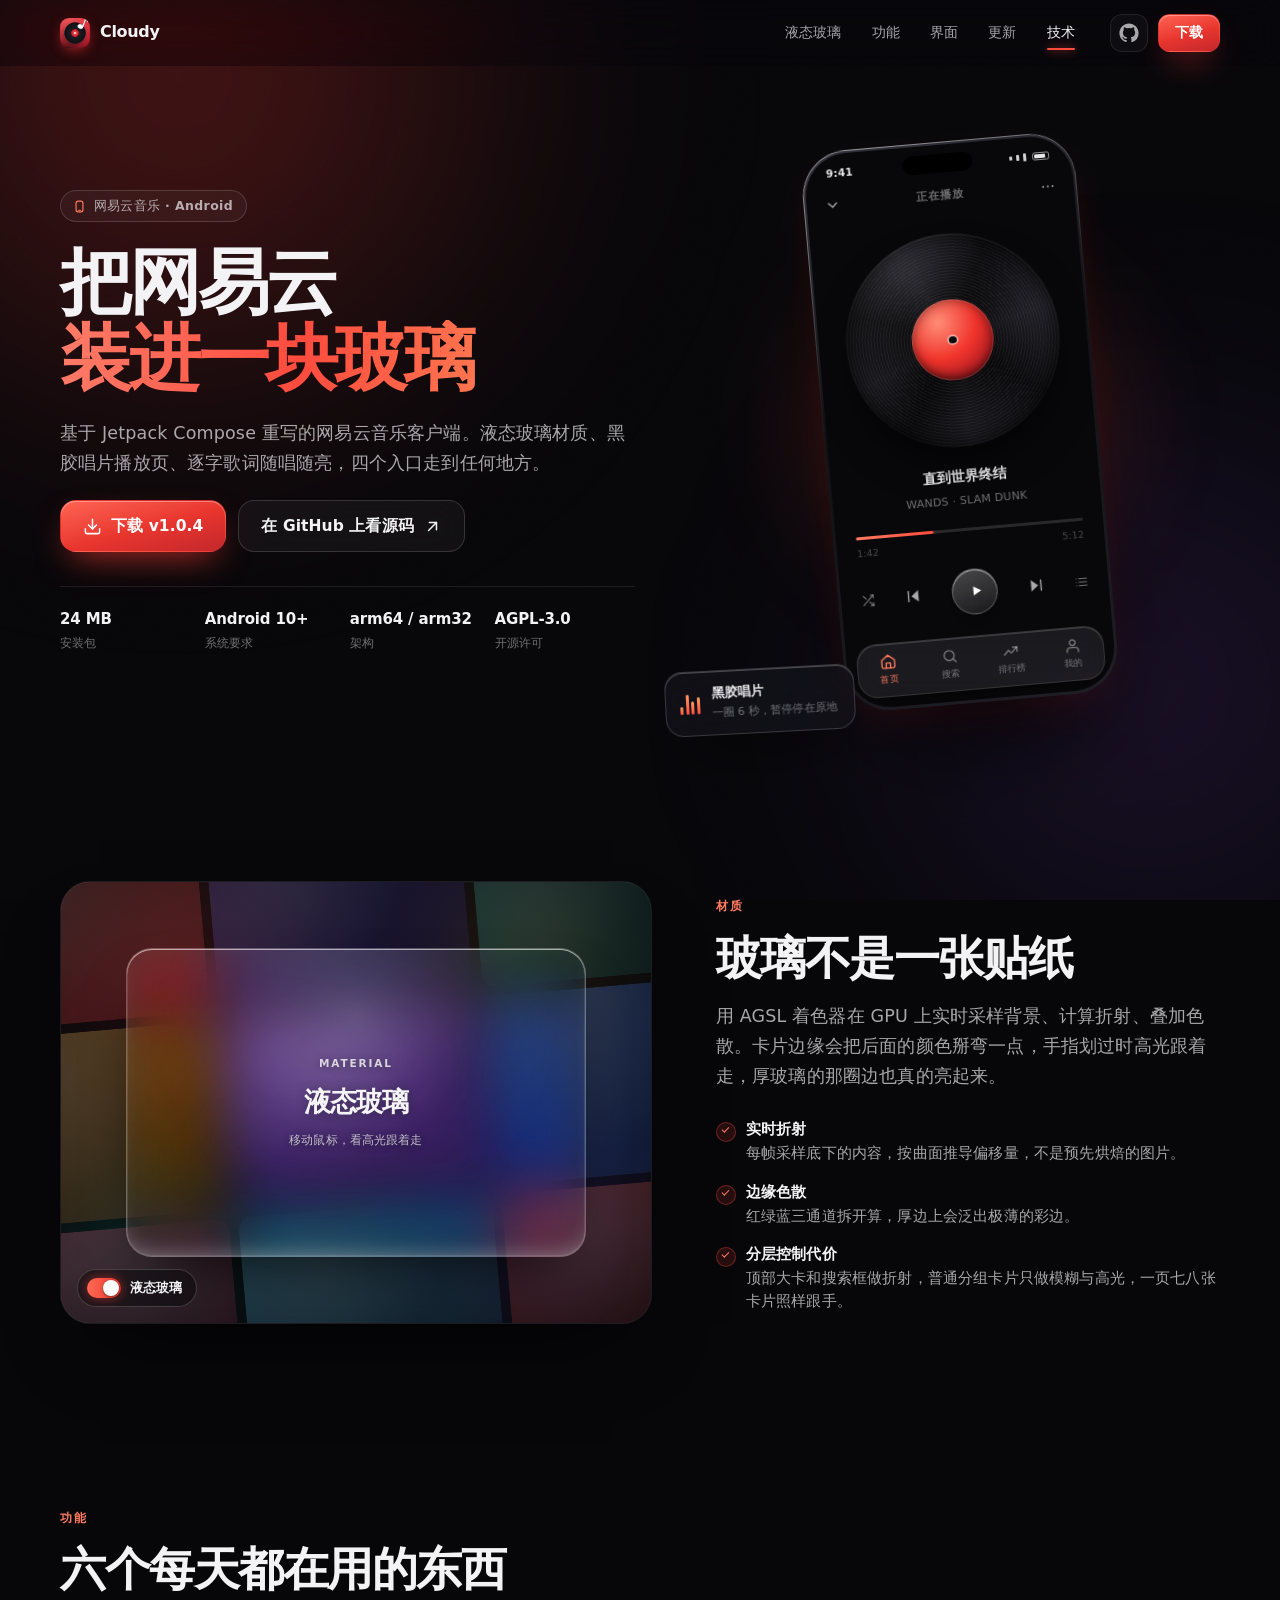
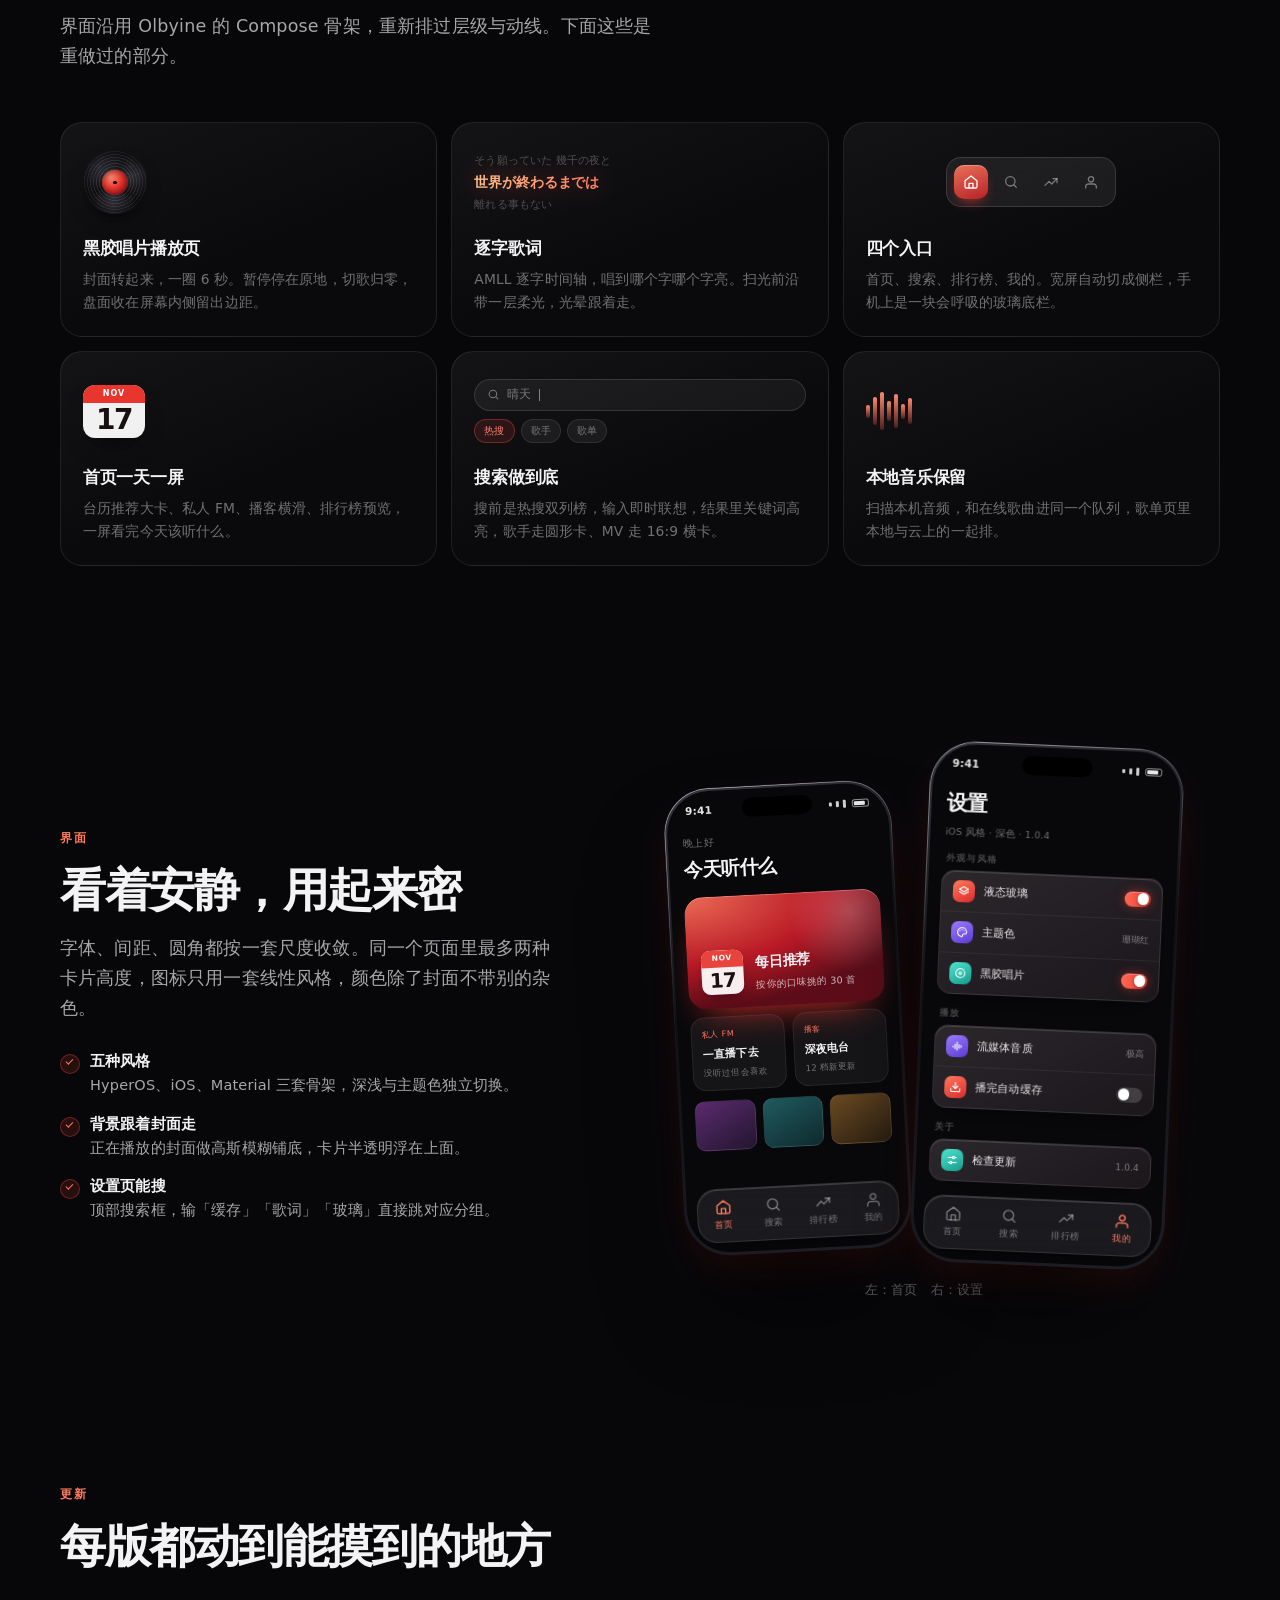
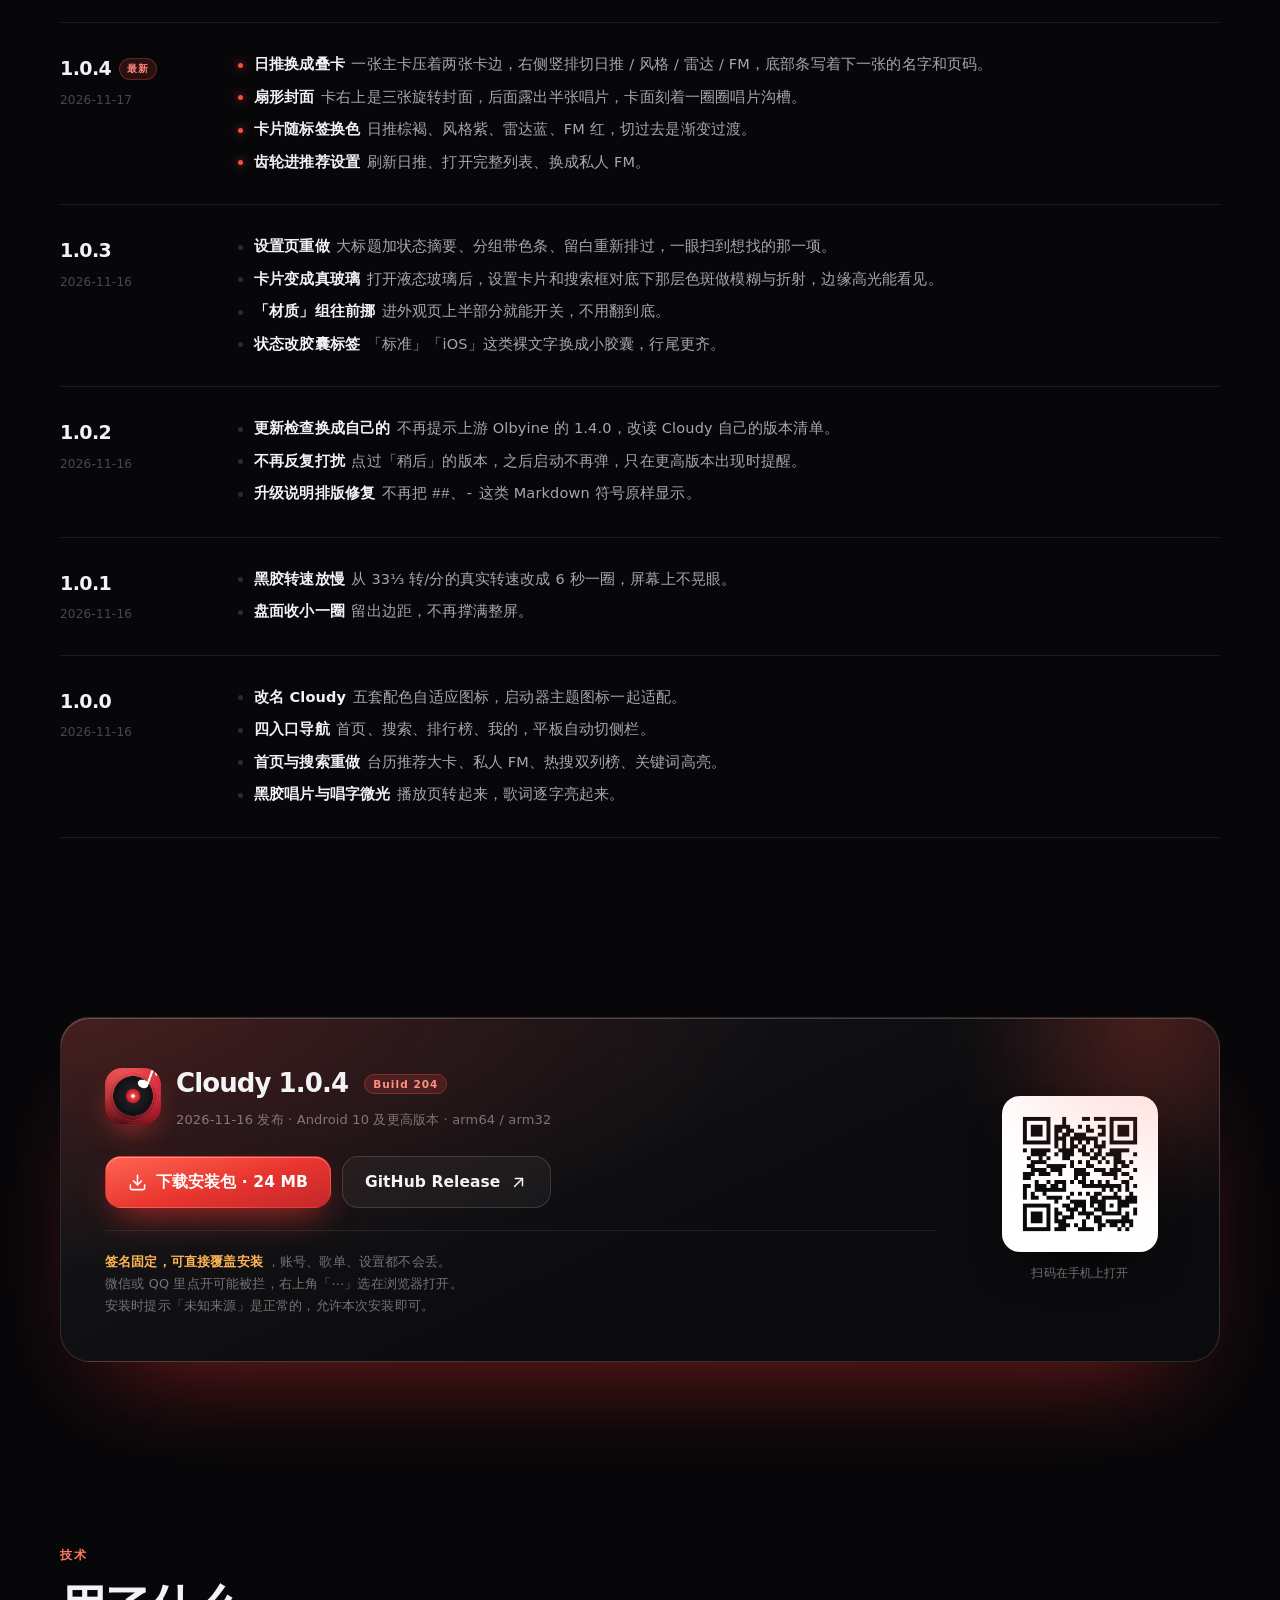
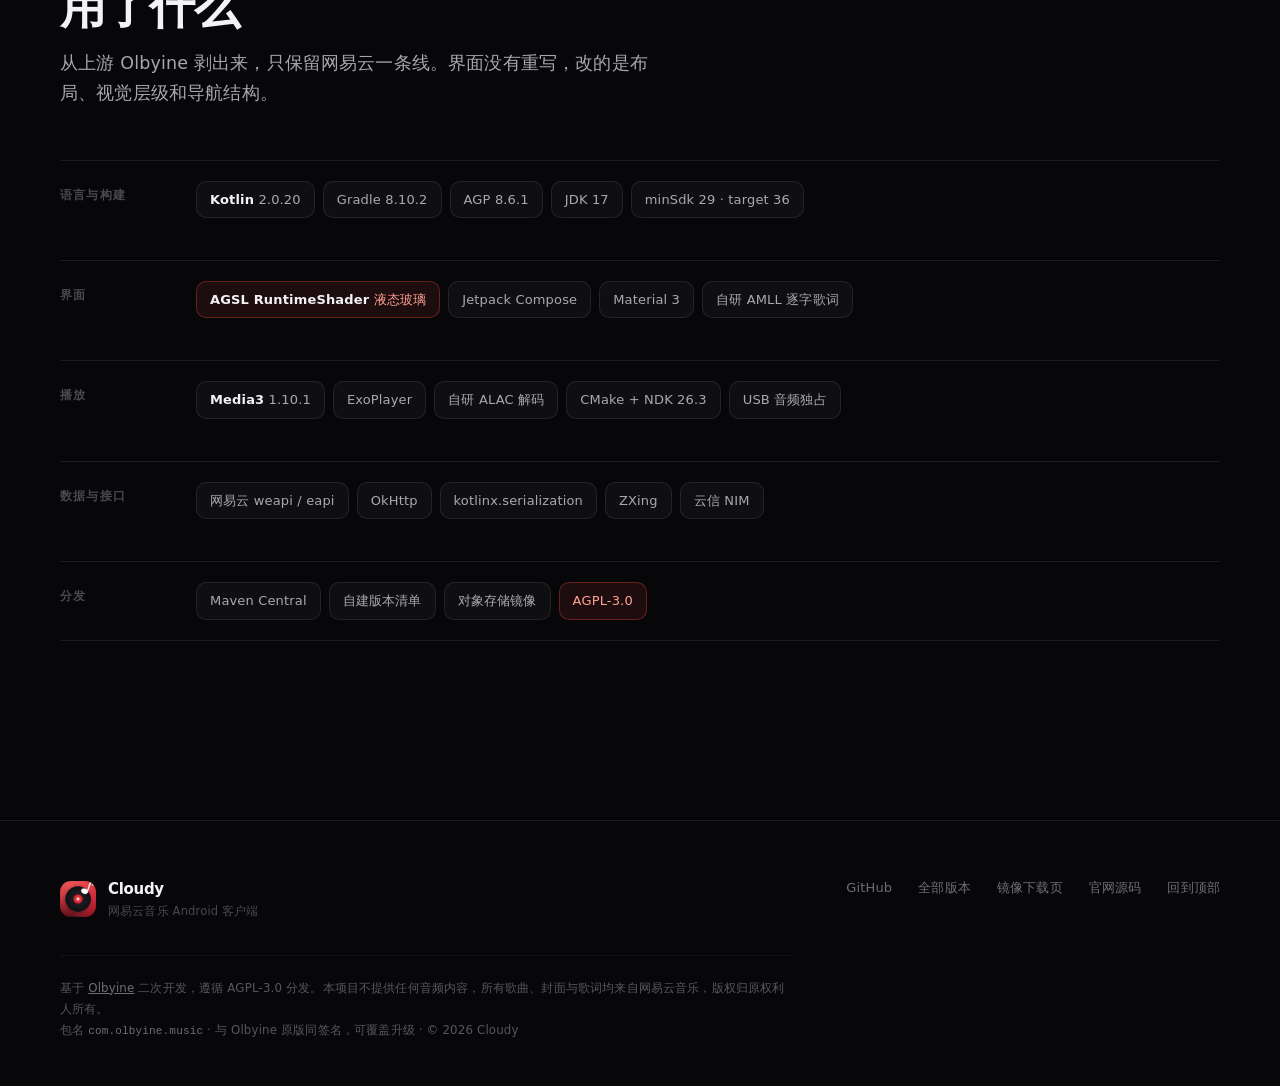
==== website/index.html @ f5ab7391 "feat(1.0.4): 首页每日推荐改成叠卡 + 官网更新日志 - DailyDeckCard 取代 DailyHeroCard：同心圆沟槽、扇形三封面 + 唱片、竖排切卡、底部叠卡边与页码条 - " ====
<!DOCTYPE html>
<html lang="zh-CN">
<head>
<meta charset="UTF-8">
<meta name="viewport" content="width=device-width, initial-scale=1, viewport-fit=cover">
<title>Cloudy · 把网易云装进一块玻璃</title>
<meta name="description" content="Cloudy 是基于 Jetpack Compose 重写的网易云音乐 Android 客户端。液态玻璃材质、黑胶唱片播放页、逐字歌词随唱随亮，四个入口走到任何地方。开源，24MB。">
<meta name="theme-color" content="#07070A">
<meta name="color-scheme" content="dark">

<meta property="og:type" content="website">
<meta property="og:title" content="Cloudy · 把网易云装进一块玻璃">
<meta property="og:description" content="网易云音乐 Android 客户端 · 液态玻璃 · 黑胶播放页 · 逐字歌词">
<meta property="og:url" content="https://cloudy-music.vercel.app/">
<meta property="og:site_name" content="Cloudy">
<meta property="og:image" content="https://cloudy-music.vercel.app/assets/og.png">
<meta property="og:image:alt" content="Cloudy · 把网易云装进一块玻璃">
<meta property="og:image:width" content="1200">
<meta property="og:image:height" content="630">
<meta name="twitter:card" content="summary_large_image">

<link rel="canonical" href="https://cloudy-music.vercel.app/">
<link rel="icon" href="assets/icon-192.png" sizes="192x192">
<link rel="apple-touch-icon" href="assets/apple-touch-icon.png">
<link rel="stylesheet" href="assets/site.css">
</head>
<body>

<!-- 图标sprite -->
<svg width="0" height="0" style="position:absolute" aria-hidden="true">
  <defs>
    <symbol id="i-download" viewBox="0 0 24 24">
      <path d="M21 15v4a2 2 0 0 1-2 2H5a2 2 0 0 1-2-2v-4"/><path d="m7 10 5 5 5-5"/><path d="M12 15V3"/>
    </symbol>
    <symbol id="i-github" viewBox="0 0 24 24">
      <path d="M12 .5C5.73.5.5 5.73.5 12c0 5.08 3.29 9.39 7.86 10.91.58.11.79-.25.79-.55v-2.1c-3.2.7-3.88-1.36-3.88-1.36-.53-1.34-1.29-1.7-1.29-1.7-1.05-.72.08-.7.08-.7 1.16.08 1.77 1.19 1.77 1.19 1.03 1.77 2.71 1.26 3.37.96.1-.75.4-1.26.73-1.55-2.55-.29-5.23-1.28-5.23-5.7 0-1.26.45-2.29 1.19-3.1-.12-.29-.52-1.46.11-3.05 0 0 .96-.31 3.15 1.18a10.9 10.9 0 0 1 5.74 0c2.19-1.49 3.15-1.18 3.15-1.18.63 1.59.23 2.76.11 3.05.74.81 1.19 1.84 1.19 3.1 0 4.43-2.69 5.41-5.25 5.69.41.36.78 1.06.78 2.14v3.17c0 .3.21.67.8.55A11.51 11.51 0 0 0 23.5 12C23.5 5.73 18.27.5 12 .5Z"/>
    </symbol>
    <symbol id="i-arrow" viewBox="0 0 24 24">
      <path d="M7 17 17 7"/><path d="M8 7h9v9"/>
    </symbol>
    <symbol id="i-chevron-down" viewBox="0 0 24 24"><path d="m6 9 6 6 6-6"/></symbol>
    <symbol id="i-more" viewBox="0 0 24 24">
      <circle cx="5" cy="12" r="1.4" fill="currentColor" stroke="none"/>
      <circle cx="12" cy="12" r="1.4" fill="currentColor" stroke="none"/>
      <circle cx="19" cy="12" r="1.4" fill="currentColor" stroke="none"/>
    </symbol>
    <symbol id="i-shuffle" viewBox="0 0 24 24">
      <path d="M16 3h5v5"/><path d="M4 20 21 3"/><path d="M21 16v5h-5"/><path d="m15 15 6 6"/><path d="m4 4 5 5"/>
    </symbol>
    <symbol id="i-prev" viewBox="0 0 24 24">
      <path d="M19 20 9 12l10-8v16Z" fill="currentColor" stroke="none"/><path d="M5 5v14"/>
    </symbol>
    <symbol id="i-play" viewBox="0 0 24 24">
      <path d="M8 5.5v13l11-6.5z" fill="currentColor" stroke="none"/>
    </symbol>
    <symbol id="i-next" viewBox="0 0 24 24">
      <path d="M5 4l10 8-10 8V4Z" fill="currentColor" stroke="none"/><path d="M19 5v14"/>
    </symbol>
    <symbol id="i-list" viewBox="0 0 24 24">
      <path d="M8 6h13M8 12h13M8 18h13"/><circle cx="3.5" cy="6" r="1" fill="currentColor" stroke="none"/>
      <circle cx="3.5" cy="12" r="1" fill="currentColor" stroke="none"/>
      <circle cx="3.5" cy="18" r="1" fill="currentColor" stroke="none"/>
    </symbol>
    <symbol id="i-home" viewBox="0 0 24 24">
      <path d="m3 10 9-7 9 7v9a2 2 0 0 1-2 2H5a2 2 0 0 1-2-2z"/><path d="M9 21v-7h6v7"/>
    </symbol>
    <symbol id="i-search" viewBox="0 0 24 24"><circle cx="11" cy="11" r="7"/><path d="m20 20-3.4-3.4"/></symbol>
    <symbol id="i-chart" viewBox="0 0 24 24"><path d="m3 17 6-6 4 4 8-8"/><path d="M15 7h6v6"/></symbol>
    <symbol id="i-user" viewBox="0 0 24 24">
      <path d="M20 21v-2a4 4 0 0 0-4-4H8a4 4 0 0 0-4 4v2"/><circle cx="12" cy="8" r="4"/>
    </symbol>
    <symbol id="i-sliders" viewBox="0 0 24 24">
      <path d="M4 7h8M17 7h3M4 17h3M12 17h8"/><circle cx="14.5" cy="7" r="2.2"/><circle cx="9.5" cy="17" r="2.2"/>
    </symbol>
    <symbol id="i-layers" viewBox="0 0 24 24">
      <path d="m12 3 9 5-9 5-9-5 9-5Z"/><path d="m3 13 9 5 9-5"/>
    </symbol>
    <symbol id="i-disc" viewBox="0 0 24 24">
      <circle cx="12" cy="12" r="9"/><circle cx="12" cy="12" r="2.6"/>
    </symbol>
    <symbol id="i-palette" viewBox="0 0 24 24">
      <path d="M12 21a9 9 0 1 1 9-9c0 2.5-2 3.5-4 3.5h-1.5A2.5 2.5 0 0 0 13 18c0 1.7-.4 3-1 3Z"/>
      <circle cx="8" cy="9.5" r="1.2" fill="currentColor" stroke="none"/>
      <circle cx="12" cy="7" r="1.2" fill="currentColor" stroke="none"/>
      <circle cx="16" cy="9.5" r="1.2" fill="currentColor" stroke="none"/>
    </symbol>
    <symbol id="i-wave" viewBox="0 0 24 24">
      <path d="M4 12v2M8 8v9M12 4v16M16 9v7M20 11v3"/>
    </symbol>
    <symbol id="i-android" viewBox="0 0 24 24">
      <rect x="6.5" y="3.5" width="11" height="17" rx="3.2"/><path d="M10.5 18h3"/>
    </symbol>
  </defs>
</svg>

<div class="aurora"></div>
<div class="grain"></div>

<header class="nav" id="nav">
  <div class="nav-in">
    <a class="nav-brand" href="#top">
      <img src="assets/icon-192.png" alt="Cloudy 图标" width="30" height="30">
      <span>Cloudy</span>
    </a>
    <nav class="nav-links">
      <a href="#glass">液态玻璃</a>
      <a href="#features">功能</a>
      <a href="#screens">界面</a>
      <a href="#changelog">更新</a>
      <a href="#stack">技术</a>
    </nav>
    <div class="nav-actions">
      <a class="nav-gh" href="https://github.com/hjphh11/cloudy-music" target="_blank" rel="noopener" aria-label="GitHub 仓库">
        <svg class="i fill"><use href="#i-github"/></svg>
      </a>
      <a class="btn btn-primary btn-sm" href="#download">下载</a>
    </div>
  </div>
</header>

<main id="top">

  <!-- Hero -->
  <section class="wrap hero">
    <div class="hero-copy">
      <span class="chip"><svg class="i"><use href="#i-android"/></svg>网易云音乐 · Android</span>
      <h1>把网易云<span class="grad">装进一块玻璃</span></h1>
      <p class="lede">基于 Jetpack Compose 重写的网易云音乐客户端。液态玻璃材质、黑胶唱片播放页、逐字歌词随唱随亮，四个入口走到任何地方。</p>
      <div class="cta-row">
        <a class="btn btn-primary" href="#download">
          <svg class="i"><use href="#i-download"/></svg>
          <span>下载 v<span data-ver>1.0.4</span></span>
        </a>
        <a class="btn btn-ghost" href="https://github.com/hjphh11/cloudy-music" target="_blank" rel="noopener">
          在 GitHub 上看源码
          <svg class="i"><use href="#i-arrow"/></svg>
        </a>
      </div>
      <ul class="specs">
        <li><b>24 MB</b><span>安装包</span></li>
        <li><b>Android 10+</b><span>系统要求</span></li>
        <li><b>arm64 / arm32</b><span>架构</span></li>
        <li><b>AGPL-3.0</b><span>开源许可</span></li>
      </ul>
    </div>

    <div class="hero-stage">
      <div class="hero-glow"></div>
      <div class="phone">
        <div class="screen">
          <div class="notch"></div>
          <div class="statusbar">
            <span>9:41</span>
            <span class="sb-right"><i></i><i></i><i></i><span class="sb-bat"></span></span>
          </div>
          <div class="np-top">
            <svg class="i"><use href="#i-chevron-down"/></svg>
            <span>正在播放</span>
            <svg class="i"><use href="#i-more"/></svg>
          </div>
          <div class="np-body">
            <div class="disc"><div class="label"></div></div>
            <div class="np-meta">
              <div class="np-title">直到世界终结</div>
              <div class="np-artist">WANDS · SLAM DUNK</div>
            </div>
            <div class="bar"><i style="width:34%"></i></div>
            <div class="times"><span>1:42</span><span>5:12</span></div>
            <div class="controls">
              <svg class="i sm"><use href="#i-shuffle"/></svg>
              <svg class="i"><use href="#i-prev"/></svg>
              <button class="play" aria-label="播放"><svg class="i"><use href="#i-play"/></svg></button>
              <svg class="i"><use href="#i-next"/></svg>
              <svg class="i sm"><use href="#i-list"/></svg>
            </div>
          </div>
          <div class="dock">
            <a class="on"><svg class="i"><use href="#i-home"/></svg><em>首页</em></a>
            <a><svg class="i"><use href="#i-search"/></svg><em>搜索</em></a>
            <a><svg class="i"><use href="#i-chart"/></svg><em>排行榜</em></a>
            <a><svg class="i"><use href="#i-user"/></svg><em>我的</em></a>
          </div>
        </div>
      </div>
      <div class="float-card">
        <div class="eq"><i></i><i></i><i></i><i></i></div>
        <div>
          <b>黑胶唱片</b>
          <span>一圈 6 秒，暂停停在原地</span>
        </div>
      </div>
    </div>
  </section>

  <!-- 液态玻璃 -->
  <section class="wrap sec glass-sec" id="glass">
    <div class="stage reveal" id="stage">
      <div class="covers" aria-hidden="true">
        <span></span><span></span><span></span>
        <span></span><span></span><span></span>
        <span></span><span></span><span></span>
      </div>
      <div class="blob b1"></div>
      <div class="blob b2"></div>
      <div class="blob b3"></div>
      <div class="blob b4"></div>
      <div class="plate" id="plate">
        <div>
          <div class="plate-kicker">Material</div>
          <div class="plate-title">液态玻璃</div>
          <div class="plate-sub">移动鼠标，看高光跟着走</div>
        </div>
      </div>
      <button class="switch" id="glassToggle" type="button" aria-pressed="true">
        <span class="sw-track"><i></i></span>
        <span>液态玻璃</span>
      </button>
    </div>

    <div class="glass-copy reveal">
      <span class="overline">材质</span>
      <h2>玻璃不是一张贴纸</h2>
      <p class="lede" style="margin-top:18px">用 AGSL 着色器在 GPU 上实时采样背景、计算折射、叠加色散。卡片边缘会把后面的颜色掰弯一点，手指划过时高光跟着走，厚玻璃的那圈边也真的亮起来。</p>
      <ul class="ticks">
        <li><b>实时折射</b>每帧采样底下的内容，按曲面推导偏移量，不是预先烘焙的图片。</li>
        <li><b>边缘色散</b>红绿蓝三通道拆开算，厚边上会泛出极薄的彩边。</li>
        <li><b>分层控制代价</b>顶部大卡和搜索框做折射，普通分组卡片只做模糊与高光，一页七八张卡片照样跟手。</li>
      </ul>
    </div>
  </section>

  <!-- 功能 -->
  <section class="wrap sec" id="features">
    <div class="sec-head reveal">
      <span class="overline">功能</span>
      <h2>六个每天都在用的东西</h2>
      <p class="lede" style="margin-top:16px">界面沿用 Olbyine 的 Compose 骨架，重新排过层级与动线。下面这些是重做过的部分。</p>
    </div>

    <div class="grid">
      <article class="feat reveal">
        <div class="art"><div class="mini-disc"></div></div>
        <h3>黑胶唱片播放页</h3>
        <p>封面转起来，一圈 6 秒。暂停停在原地，切歌归零，盘面收在屏幕内侧留出边距。</p>
      </article>

      <article class="feat reveal">
        <div class="art">
          <div class="lyric-mini">
            <p>そう願っていた 幾千の夜と</p>
            <p class="live">世界が終わるまでは</p>
            <p>離れる事もない</p>
          </div>
        </div>
        <h3>逐字歌词</h3>
        <p>AMLL 逐字时间轴，唱到哪个字哪个字亮。扫光前沿带一层柔光，光晕跟着走。</p>
      </article>

      <article class="feat reveal">
        <div class="art center">
          <div class="dock-mini">
            <span class="on"><svg class="i"><use href="#i-home"/></svg></span>
            <span><svg class="i"><use href="#i-search"/></svg></span>
            <span><svg class="i"><use href="#i-chart"/></svg></span>
            <span><svg class="i"><use href="#i-user"/></svg></span>
          </div>
        </div>
        <h3>四个入口</h3>
        <p>首页、搜索、排行榜、我的。宽屏自动切成侧栏，手机上是一块会呼吸的玻璃底栏。</p>
      </article>

      <article class="feat reveal">
        <div class="art"><div class="cal-mini"><u>NOV</u><b>17</b></div></div>
        <h3>首页一天一屏</h3>
        <p>台历推荐大卡、私人 FM、播客横滑、排行榜预览，一屏看完今天该听什么。</p>
      </article>

      <article class="feat reveal">
        <div class="art">
          <div class="search-mini">
            <div class="sf"><svg class="i"><use href="#i-search"/></svg>晴天<span class="caret"></span></div>
            <div class="tags-mini"><span>热搜</span><span>歌手</span><span>歌单</span></div>
          </div>
        </div>
        <h3>搜索做到底</h3>
        <p>搜前是热搜双列榜，输入即时联想，结果里关键词高亮，歌手走圆形卡、MV 走 16:9 横卡。</p>
      </article>

      <article class="feat reveal">
        <div class="art">
          <div class="wave">
            <i style="height:30%"></i><i style="height:64%"></i><i style="height:88%"></i>
            <i style="height:46%"></i><i style="height:76%"></i><i style="height:34%"></i>
            <i style="height:58%"></i>
          </div>
        </div>
        <h3>本地音乐保留</h3>
        <p>扫描本机音频，和在线歌曲进同一个队列，歌单页里本地与云上的一起排。</p>
      </article>
    </div>
  </section>

  <!-- 界面 -->
  <section class="wrap sec screens" id="screens">
    <div class="reveal">
      <span class="overline">界面</span>
      <h2>看着安静，用起来密</h2>
      <p class="lede" style="margin-top:18px">字体、间距、圆角都按一套尺度收敛。同一个页面里最多两种卡片高度，图标只用一套线性风格，颜色除了封面不带别的杂色。</p>
      <ul class="ticks">
        <li><b>五种风格</b>HyperOS、iOS、Material 三套骨架，深浅与主题色独立切换。</li>
        <li><b>背景跟着封面走</b>正在播放的封面做高斯模糊铺底，卡片半透明浮在上面。</li>
        <li><b>设置页能搜</b>顶部搜索框，输「缓存」「歌词」「玻璃」直接跳对应分组。</li>
      </ul>
    </div>

    <div>
      <div class="screen-pair">
        <div class="phone">
          <div class="screen">
            <div class="notch"></div>
            <div class="statusbar">
              <span>9:41</span>
              <span class="sb-right"><i></i><i></i><i></i><span class="sb-bat"></span></span>
            </div>
            <div class="home-head">
              <div class="home-hi">晚上好</div>
              <div class="home-title">今天听什么</div>
            </div>
            <div class="daily">
              <div class="cal"><u>NOV</u><b>17</b></div>
              <div class="daily-txt"><b>每日推荐</b><span>按你的口味挑的 30 首</span></div>
            </div>
            <div class="row-2">
              <div class="tile"><em>私人 FM</em><b>一直播下去</b><span>没听过但会喜欢</span></div>
              <div class="tile"><em>播客</em><b>深夜电台</b><span>12 档新更新</span></div>
            </div>
            <div class="cover-row"><i class="cv"></i><i class="cv"></i><i class="cv"></i></div>
            
            <div class="rank">
              <div class="rk"><em>1</em><span>晴天</span><u>周杰伦</u></div>
              <div class="rk"><em>2</em><span>世界が終わるまでは</span><u>WANDS</u></div>
              <div class="rk"><em>3</em><span>反方向的钟</span><u>周杰伦</u></div>
            </div>
            <div class="dock">
              <a class="on"><svg class="i"><use href="#i-home"/></svg><em>首页</em></a>
              <a><svg class="i"><use href="#i-search"/></svg><em>搜索</em></a>
              <a><svg class="i"><use href="#i-chart"/></svg><em>排行榜</em></a>
              <a><svg class="i"><use href="#i-user"/></svg><em>我的</em></a>
            </div>
          </div>
        </div>

        <div class="phone">
          <div class="screen">
            <div class="notch"></div>
            <div class="statusbar">
              <span>9:41</span>
              <span class="sb-right"><i></i><i></i><i></i><span class="sb-bat"></span></span>
            </div>
            <div class="set-head">
              <div class="set-title">设置</div>
              <div class="set-sub">iOS 风格 · 深色 · 1.0.4</div>
            </div>
            <div class="set-group">
              <div class="set-label">外观与风格</div>
              <div class="set-card">
                <div class="set-row"><span class="ico"><svg class="i"><use href="#i-layers"/></svg></span><span>液态玻璃</span><i class="tg"></i></div>
                <div class="set-row"><span class="ico v"><svg class="i"><use href="#i-palette"/></svg></span><span>主题色</span><u>珊瑚红</u></div>
                <div class="set-row"><span class="ico t"><svg class="i"><use href="#i-disc"/></svg></span><span>黑胶唱片</span><i class="tg"></i></div>
              </div>
            </div>
            <div class="set-group">
              <div class="set-label">播放</div>
              <div class="set-card">
                <div class="set-row"><span class="ico v"><svg class="i"><use href="#i-wave"/></svg></span><span>流媒体音质</span><u>极高</u></div>
                <div class="set-row"><span class="ico"><svg class="i"><use href="#i-download"/></svg></span><span>播完自动缓存</span><i class="tg off"></i></div>
              </div>
            </div>
            <div class="set-group">
              <div class="set-label">关于</div>
              <div class="set-card">
                <div class="set-row"><span class="ico t"><svg class="i"><use href="#i-sliders"/></svg></span><span>检查更新</span><u>1.0.4</u></div>
              </div>
            </div>
            <div class="dock">
              <a><svg class="i"><use href="#i-home"/></svg><em>首页</em></a>
              <a><svg class="i"><use href="#i-search"/></svg><em>搜索</em></a>
              <a><svg class="i"><use href="#i-chart"/></svg><em>排行榜</em></a>
              <a class="on"><svg class="i"><use href="#i-user"/></svg><em>我的</em></a>
            </div>
          </div>
        </div>
      </div>
      <p class="screen-cap"><span class="cap-two">左：首页　右：设置</span><span class="cap-one">设置页 · 打开液态玻璃后的样子</span></p>
    </div>
  </section>

  <!-- 更新日志 -->
  <section class="wrap sec" id="changelog">
    <div class="sec-head reveal">
      <span class="overline">更新</span>
      <h2>每版都动到能摸到的地方</h2>
    </div>

    <div class="log">
      <div class="log-item latest reveal">
        <div class="log-meta">
          <div class="log-ver">1.0.4 <em>最新</em></div>
          <span class="log-date">2026-11-17</span>
        </div>
        <div class="log-body">
          <ul>
            <li><b>日推换成叠卡</b>一张主卡压着两张卡边，右侧竖排切日推 / 风格 / 雷达 / FM，底部条写着下一张的名字和页码。</li>
            <li><b>扇形封面</b>卡右上是三张旋转封面，后面露出半张唱片，卡面刻着一圈圈唱片沟槽。</li>
            <li><b>卡片随标签换色</b>日推棕褐、风格紫、雷达蓝、FM 红，切过去是渐变过渡。</li>
            <li><b>齿轮进推荐设置</b>刷新日推、打开完整列表、换成私人 FM。</li>
          </ul>
        </div>
      </div>

      <div class="log-item reveal">
        <div class="log-meta">
          <div class="log-ver">1.0.3</div>
          <span class="log-date">2026-11-16</span>
        </div>
        <div class="log-body">
          <ul>
            <li><b>设置页重做</b>大标题加状态摘要、分组带色条、留白重新排过，一眼扫到想找的那一项。</li>
            <li><b>卡片变成真玻璃</b>打开液态玻璃后，设置卡片和搜索框对底下那层色斑做模糊与折射，边缘高光能看见。</li>
            <li><b>「材质」组往前挪</b>进外观页上半部分就能开关，不用翻到底。</li>
            <li><b>状态改胶囊标签</b>「标准」「iOS」这类裸文字换成小胶囊，行尾更齐。</li>
          </ul>
        </div>
      </div>

      <div class="log-item reveal">
        <div class="log-meta">
          <div class="log-ver">1.0.2</div>
          <span class="log-date">2026-11-16</span>
        </div>
        <div class="log-body">
          <ul>
            <li><b>更新检查换成自己的</b>不再提示上游 Olbyine 的 1.4.0，改读 Cloudy 自己的版本清单。</li>
            <li><b>不再反复打扰</b>点过「稍后」的版本，之后启动不再弹，只在更高版本出现时提醒。</li>
            <li><b>升级说明排版修复</b>不再把 <code>##</code>、<code>-</code> 这类 Markdown 符号原样显示。</li>
          </ul>
        </div>
      </div>

      <div class="log-item reveal">
        <div class="log-meta">
          <div class="log-ver">1.0.1</div>
          <span class="log-date">2026-11-16</span>
        </div>
        <div class="log-body">
          <ul>
            <li><b>黑胶转速放慢</b>从 33⅓ 转/分的真实转速改成 6 秒一圈，屏幕上不晃眼。</li>
            <li><b>盘面收小一圈</b>留出边距，不再撑满整屏。</li>
          </ul>
        </div>
      </div>

      <div class="log-item reveal">
        <div class="log-meta">
          <div class="log-ver">1.0.0</div>
          <span class="log-date">2026-11-16</span>
        </div>
        <div class="log-body">
          <ul>
            <li><b>改名 Cloudy</b>五套配色自适应图标，启动器主题图标一起适配。</li>
            <li><b>四入口导航</b>首页、搜索、排行榜、我的，平板自动切侧栏。</li>
            <li><b>首页与搜索重做</b>台历推荐大卡、私人 FM、热搜双列榜、关键词高亮。</li>
            <li><b>黑胶唱片与唱字微光</b>播放页转起来，歌词逐字亮起来。</li>
          </ul>
        </div>
      </div>
    </div>
  </section>

  <!-- 下载 -->
  <section class="wrap sec" id="download">
    <div class="dl-card reveal">
      <div>
        <div class="dl-head">
          <img src="assets/icon-192.png" alt="Cloudy" width="56" height="56">
          <div>
            <div class="dl-ver">Cloudy <span data-ver>1.0.4</span> <em>Build <span data-build>204</span></em></div>
            <div class="dl-meta"><span data-date>2026-11-16</span> 发布 · Android 10 及更高版本 · arm64 / arm32</div>
          </div>
        </div>
        <div class="dl-actions">
          <a class="btn btn-primary" id="dlApk" href="https://cn-nb1.rains3.com/qingwu/cloudy/cloudy-1.0.4-release.apk" rel="noopener">
            <svg class="i"><use href="#i-download"/></svg>
            下载安装包 · 24 MB
          </a>
          <a class="btn btn-ghost" href="https://github.com/hjphh11/cloudy-music/releases/latest" target="_blank" rel="noopener">
            GitHub Release
            <svg class="i"><use href="#i-arrow"/></svg>
          </a>
        </div>
        <p class="dl-notes">
          <b>签名固定，可直接覆盖安装</b>，账号、歌单、设置都不会丢。<br>
          微信或 QQ 里点开可能被拦，右上角「⋯」选在浏览器打开。<br>
          安装时提示「未知来源」是正常的，允许本次安装即可。
        </p>
      </div>
      <div class="qr-box">
        <img src="assets/qr.png" alt="官网二维码" width="156" height="156">
        <span>扫码在手机上打开</span>
      </div>
    </div>
  </section>

  <!-- 技术 -->
  <section class="wrap sec" id="stack">
    <div class="sec-head reveal">
      <span class="overline">技术</span>
      <h2>用了什么</h2>
      <p class="lede" style="margin-top:16px">从上游 Olbyine 剥出来，只保留网易云一条线。界面没有重写，改的是布局、视觉层级和导航结构。</p>
    </div>

    <div class="stack reveal">
      <div class="stack-row">
        <div class="stack-key">语言与构建</div>
        <div class="pills">
          <span class="pill"><b>Kotlin</b> 2.0.20</span>
          <span class="pill">Gradle 8.10.2</span>
          <span class="pill">AGP 8.6.1</span>
          <span class="pill">JDK 17</span>
          <span class="pill">minSdk 29 · target 36</span>
        </div>
      </div>
      <div class="stack-row">
        <div class="stack-key">界面</div>
        <div class="pills">
          <span class="pill hot"><b>AGSL RuntimeShader</b> 液态玻璃</span>
          <span class="pill">Jetpack Compose</span>
          <span class="pill">Material 3</span>
          <span class="pill">自研 AMLL 逐字歌词</span>
        </div>
      </div>
      <div class="stack-row">
        <div class="stack-key">播放</div>
        <div class="pills">
          <span class="pill"><b>Media3</b> 1.10.1</span>
          <span class="pill">ExoPlayer</span>
          <span class="pill">自研 ALAC 解码</span>
          <span class="pill">CMake + NDK 26.3</span>
          <span class="pill">USB 音频独占</span>
        </div>
      </div>
      <div class="stack-row">
        <div class="stack-key">数据与接口</div>
        <div class="pills">
          <span class="pill">网易云 weapi / eapi</span>
          <span class="pill">OkHttp</span>
          <span class="pill">kotlinx.serialization</span>
          <span class="pill">ZXing</span>
          <span class="pill">云信 NIM</span>
        </div>
      </div>
      <div class="stack-row">
        <div class="stack-key">分发</div>
        <div class="pills">
          <span class="pill">Maven Central</span>
          <span class="pill">自建版本清单</span>
          <span class="pill">对象存储镜像</span>
          <span class="pill hot">AGPL-3.0</span>
        </div>
      </div>
    </div>
  </section>
</main>

<footer class="foot">
  <div class="wrap">
    <div class="foot-in">
      <div class="foot-brand">
        <img src="assets/icon-192.png" alt="" width="36" height="36">
        <div>
          <b>Cloudy</b>
          <span>网易云音乐 Android 客户端</span>
        </div>
      </div>
      <div class="foot-links">
        <a href="https://github.com/hjphh11/cloudy-music" target="_blank" rel="noopener">GitHub</a>
        <a href="https://github.com/hjphh11/cloudy-music/releases" target="_blank" rel="noopener">全部版本</a>
        <a href="https://cn-nb1.rains3.com/qingwu/cloudy/index.html" target="_blank" rel="noopener">镜像下载页</a>
        <a href="https://github.com/hjphh11/cloudy-music/tree/master/website" target="_blank" rel="noopener">官网源码</a>
        <a href="#top">回到顶部</a>
      </div>
    </div>
    <p class="foot-legal">
      基于 <a href="https://github.com/Huliang2597/olbyine-music" target="_blank" rel="noopener" style="color:var(--fg-3)">Olbyine</a> 二次开发，遵循 AGPL-3.0 分发。本项目不提供任何音频内容，所有歌曲、封面与歌词均来自网易云音乐，版权归原权利人所有。<br>
      包名 <code>com.olbyine.music</code> · 与 Olbyine 原版同签名，可覆盖升级 · © 2026 Cloudy
    </p>
  </div>
</footer>

<script src="assets/site.js"></script>
</body>
</html>
---- website/assets/site.css ----
/* Cloudy 官网 · 单页静态站
   设计基调：近黑底 + 珊瑚红品牌色 + 真玻璃面板 */

:root {
  --ink: #07070A;
  --ink-1: #0B0B10;
  --ink-2: #111117;
  --ink-3: #17171E;

  --fg: #F3F3F6;
  --fg-2: rgba(243, 243, 246, .68);
  --fg-3: rgba(243, 243, 246, .44);
  --fg-4: rgba(243, 243, 246, .28);

  --line: rgba(255, 255, 255, .085);
  --line-2: rgba(255, 255, 255, .15);

  --coral: #FF4B3E;
  --coral-2: #FF7A5E;
  --deep: #C0292F;
  --violet: #8B6BFF;
  --teal: #35D6C6;
  --amber: #FFB454;

  --r: 26px;
  --r-sm: 16px;
  --ease: cubic-bezier(.22, 1, .36, 1);

  --pad: clamp(20px, 4.2vw, 40px);
  --sec: clamp(56px, 7vw, 96px);
}

* { box-sizing: border-box; }

html {
  scroll-behavior: smooth;
  -webkit-text-size-adjust: 100%;
}

body {
  margin: 0;
  background: var(--ink);
  color: var(--fg);
  font-family: -apple-system, BlinkMacSystemFont, "PingFang SC", "HarmonyOS Sans SC",
    "Noto Sans SC", "Microsoft YaHei", system-ui, sans-serif;
  font-size: 16px;
  line-height: 1.65;
  letter-spacing: .01em;
  -webkit-font-smoothing: antialiased;
  overflow-x: hidden;
}

img { display: block; max-width: 100%; }
a { color: inherit; }
button { font: inherit; color: inherit; }

::selection { background: rgba(255, 75, 62, .32); }

/* 图标统一走 sprite */
.i {
  width: 20px;
  height: 20px;
  flex: none;
  fill: none;
  stroke: currentColor;
  stroke-width: 1.9;
  stroke-linecap: round;
  stroke-linejoin: round;
}
.i.fill { fill: currentColor; stroke: none; }

/* ── 背景氛围 ─────────────────────────────────────── */
.aurora {
  position: fixed;
  inset: 0;
  z-index: 0;
  pointer-events: none;
  overflow: hidden;
}
.aurora::before,
.aurora::after {
  content: "";
  position: absolute;
  border-radius: 50%;
  filter: blur(110px);
}
.aurora::before {
  width: 72vw;
  height: 72vw;
  left: -22vw;
  top: -30vw;
  background: radial-gradient(circle, rgba(232, 53, 46, .34), transparent 66%);
}
.aurora::after {
  width: 60vw;
  height: 60vw;
  right: -20vw;
  top: 34vh;
  background: radial-gradient(circle, rgba(122, 60, 200, .20), transparent 68%);
}

.grain {
  position: fixed;
  inset: 0;
  z-index: 1;
  pointer-events: none;
  opacity: .038;
  mix-blend-mode: overlay;
  background-image: url("data:image/svg+xml,%3Csvg xmlns='http://www.w3.org/2000/svg' width='180' height='180'%3E%3Cfilter id='n'%3E%3CfeTurbulence type='fractalNoise' baseFrequency='.85' numOctaves='3'/%3E%3C/filter%3E%3Crect width='180' height='180' filter='url(%23n)'/%3E%3C/svg%3E");
}

main, .nav, .foot { position: relative; z-index: 2; }

/* ── 通用 ─────────────────────────────────────────── */
.wrap {
  width: min(1160px, calc(100% - var(--pad) * 2));
  margin-inline: auto;
}

.sec { padding: var(--sec) 0; }

/* 锚点跳转避开固定顶栏 */
section[id], main[id] { scroll-margin-top: 88px; }

.overline {
  display: inline-block;
  font-size: 12px;
  font-weight: 650;
  letter-spacing: .16em;
  text-transform: uppercase;
  color: var(--coral-2);
  margin-bottom: 16px;
}

h1, h2, h3 {
  margin: 0;
  font-weight: 750;
  letter-spacing: -.032em;
  line-height: 1.1;
  text-wrap: balance;
}
h2 { font-size: clamp(28px, 3.6vw, 46px); }
h3 { font-size: 17px; letter-spacing: -.015em; line-height: 1.35; }

p { margin: 0; }

.lede {
  font-size: clamp(15px, 1.55vw, 17.5px);
  line-height: 1.72;
  color: var(--fg-2);
  max-width: 34em;
}

.grad {
  background: linear-gradient(96deg, #FF7C68 0%, #FF4B3E 42%, #FF9A5E 100%);
  -webkit-background-clip: text;
  background-clip: text;
  color: transparent;
}

.btn {
  display: inline-flex;
  align-items: center;
  justify-content: center;
  gap: 9px;
  height: 52px;
  padding: 0 22px;
  border-radius: 16px;
  border: 1px solid transparent;
  font-size: 15.5px;
  font-weight: 620;
  letter-spacing: .005em;
  text-decoration: none;
  white-space: nowrap;
  cursor: pointer;
  transition: transform .3s var(--ease), box-shadow .3s var(--ease), background .25s, border-color .25s;
}
.btn .i { width: 19px; height: 19px; }

.btn-primary {
  background: linear-gradient(165deg, #FF6553, #E8352E 54%, #C4272C);
  color: #fff;
  box-shadow: 0 14px 34px -12px rgba(232, 53, 46, .85), inset 0 1px 0 rgba(255, 255, 255, .34);
}
.btn-primary:hover {
  transform: translateY(-2px);
  box-shadow: 0 22px 46px -14px rgba(232, 53, 46, .95), inset 0 1px 0 rgba(255, 255, 255, .42);
}

.btn-ghost {
  background: rgba(255, 255, 255, .045);
  border-color: var(--line-2);
  color: var(--fg);
  backdrop-filter: blur(12px);
}
.btn-ghost:hover {
  background: rgba(255, 255, 255, .085);
  transform: translateY(-2px);
}

.btn-sm { height: 38px; padding: 0 16px; font-size: 14px; border-radius: 12px; }

.chip {
  display: inline-flex;
  align-items: center;
  gap: 7px;
  height: 32px;
  padding: 0 13px 0 11px;
  border-radius: 99px;
  border: 1px solid var(--line-2);
  background: rgba(255, 255, 255, .04);
  backdrop-filter: blur(10px);
  font-size: 12.5px;
  font-weight: 550;
  letter-spacing: .03em;
  color: var(--fg-2);
}
.chip .i { width: 15px; height: 15px; color: var(--coral-2); }

/* ── 导航 ─────────────────────────────────────────── */
.nav {
  position: fixed;
  inset: 0 0 auto;
  z-index: 60;
  height: 66px;
  display: flex;
  align-items: center;
  padding: 0 var(--pad);
  background: rgba(7, 7, 10, .5);
  backdrop-filter: blur(22px) saturate(180%);
  border-bottom: 1px solid transparent;
  transition: background .35s, border-color .35s;
}
.nav.scrolled {
  background: rgba(7, 7, 10, .82);
  border-bottom-color: var(--line);
}
.nav-in {
  width: min(1160px, 100%);
  margin-inline: auto;
  display: flex;
  align-items: center;
  gap: 22px;
}
.nav-brand {
  display: inline-flex;
  align-items: center;
  gap: 10px;
  text-decoration: none;
  font-weight: 680;
  letter-spacing: -.02em;
  font-size: 16px;
  margin-right: auto;
}
.nav-brand img {
  width: 30px;
  height: 30px;
  border-radius: 9px;
  box-shadow: 0 4px 14px -4px rgba(232, 53, 46, .8);
}
.nav-links {
  display: flex;
  gap: 4px;
}
.nav-links a {
  position: relative;
  padding: 7px 13px;
  border-radius: 10px;
  font-size: 14px;
  font-weight: 520;
  color: var(--fg-2);
  text-decoration: none;
  transition: color .2s, background .2s;
}
.nav-links a:hover { color: var(--fg); background: rgba(255, 255, 255, .055); }
.nav-links a.active { color: var(--fg); }
.nav-links a.active::after {
  content: "";
  position: absolute;
  left: 13px;
  right: 13px;
  bottom: 1px;
  height: 2px;
  border-radius: 2px;
  background: var(--coral);
  box-shadow: 0 0 10px rgba(255, 75, 62, .9);
}
.nav-actions { display: flex; align-items: center; gap: 10px; }
.nav-gh {
  display: grid;
  place-items: center;
  width: 38px;
  height: 38px;
  border-radius: 12px;
  border: 1px solid var(--line);
  background: rgba(255, 255, 255, .03);
  color: var(--fg-2);
  transition: color .2s, background .2s, border-color .2s;
}
.nav-gh:hover { color: var(--fg); background: rgba(255, 255, 255, .08); border-color: var(--line-2); }

/* ── Hero ─────────────────────────────────────────── */
.hero {
  display: grid;
  grid-template-columns: 1.05fr .95fr;
  align-items: center;
  gap: clamp(28px, 5vw, 64px);
  padding: clamp(112px, 13vh, 148px) 0 clamp(36px, 5vw, 68px);
}
.hero-copy > * + * { margin-top: 22px; }
.hero h1 {
  font-size: clamp(40px, 5.6vw, 74px);
  letter-spacing: -.045em;
  line-height: 1.06;
}
.hero h1 span { display: block; }
.cta-row { display: flex; flex-wrap: wrap; gap: 12px; }

.specs {
  display: grid;
  grid-template-columns: repeat(4, minmax(0, 1fr));
  gap: 4px;
  margin: 34px 0 0;
  padding: 20px 0 0;
  list-style: none;
  border-top: 1px solid var(--line);
}
.specs b {
  display: block;
  font-size: 15px;
  font-weight: 650;
  letter-spacing: -.01em;
}
.specs span {
  display: block;
  font-size: 12px;
  color: var(--fg-3);
  margin-top: 2px;
}

.hero-stage {
  position: relative;
  display: grid;
  place-items: center;
  padding: 24px 0;
}
.hero-glow {
  position: absolute;
  width: 78%;
  aspect-ratio: 1;
  border-radius: 50%;
  background: radial-gradient(circle, rgba(255, 75, 62, .42), rgba(255, 75, 62, 0) 68%);
  filter: blur(46px);
  z-index: 0;
}
.hero-stage .phone {
  position: relative;
  z-index: 1;
  transform: rotate(-5deg);
  transition: transform .8s var(--ease);
}
.hero-stage:hover .phone { transform: rotate(-2deg) translateY(-6px); }

.float-card {
  position: absolute;
  z-index: 3;
  left: -34px;
  bottom: -6px;
  display: flex;
  align-items: center;
  gap: 12px;
  padding: 12px 17px 12px 14px;
  border-radius: 18px;
  border: 1px solid rgba(255, 255, 255, .17);
  background: rgba(20, 20, 26, .62);
  backdrop-filter: blur(22px) saturate(180%);
  box-shadow: 0 28px 60px -20px rgba(0, 0, 0, .98), inset 0 1px 0 rgba(255, 255, 255, .24);
  transform: rotate(-3deg);
}
.float-card b { display: block; font-size: 12.5px; font-weight: 640; }
.float-card span { display: block; font-size: 11px; color: var(--fg-3); letter-spacing: .01em; }

.eq { display: flex; align-items: flex-end; gap: 2.5px; height: 22px; }
.eq i {
  width: 3px;
  border-radius: 2px;
  background: linear-gradient(#FF9A62, var(--coral));
  animation: eq 1.1s ease-in-out infinite;
}
.eq i:nth-child(1) { height: 40%; animation-delay: -.1s; }
.eq i:nth-child(2) { height: 92%; animation-delay: -.45s; }
.eq i:nth-child(3) { height: 62%; animation-delay: -.75s; }
.eq i:nth-child(4) { height: 78%; animation-delay: -.3s; }
@keyframes eq {
  0%, 100% { transform: scaleY(.35); }
  50% { transform: scaleY(1); }
}

/* ── 手机模型 ─────────────────────────────────────── */
.phone {
  --pw: 274px;
  position: relative;
  width: var(--pw);
  max-width: 100%;
  aspect-ratio: 274 / 562;
  display: flex;
  padding: 3px;
  border-radius: 46px;
  background: linear-gradient(158deg, #34343D, #101014 42%, #1E1E25);
  box-shadow:
    0 60px 110px -34px rgba(0, 0, 0, .95),
    0 18px 48px -18px rgba(232, 53, 46, .3);
}
.phone::before {
  content: "";
  position: absolute;
  inset: 0;
  border-radius: inherit;
  padding: 1.2px;
  background: linear-gradient(158deg, rgba(255, 255, 255, .55), rgba(255, 255, 255, .05) 34%, transparent 58%);
  -webkit-mask: linear-gradient(#000 0 0) content-box, linear-gradient(#000 0 0);
  -webkit-mask-composite: xor;
  mask: linear-gradient(#000 0 0) content-box, linear-gradient(#000 0 0);
  mask-composite: exclude;
  pointer-events: none;
}
.phone .screen {
  position: relative;
  flex: 1;
  border-radius: 43px;
  overflow: hidden;
  background: #08080B;
  display: flex;
  flex-direction: column;
  padding: 0 16px 70px;
}
.notch {
  position: absolute;
  top: 9px;
  left: 50%;
  transform: translateX(-50%);
  width: 70px;
  height: 19px;
  border-radius: 99px;
  background: #000;
  z-index: 6;
}
.statusbar {
  display: flex;
  align-items: center;
  justify-content: space-between;
  height: 40px;
  padding: 0 6px;
  font-size: 10.5px;
  font-weight: 650;
  letter-spacing: .02em;
  color: rgba(255, 255, 255, .9);
  flex: none;
}
.sb-right { display: flex; align-items: center; gap: 4px; }
.sb-right i { display: block; height: 8px; width: 3px; border-radius: 1px; background: rgba(255, 255, 255, .8); }
.sb-right i:nth-child(1) { height: 4px; }
.sb-right i:nth-child(2) { height: 6px; }
.sb-right i:nth-child(3) { height: 8px; }
.sb-bat {
  width: 17px;
  height: 8.5px;
  border-radius: 2.5px;
  border: 1px solid rgba(255, 255, 255, .55);
  position: relative;
  margin-left: 2px;
}
.sb-bat::before {
  content: "";
  position: absolute;
  inset: 1.4px;
  width: 72%;
  border-radius: 1px;
  background: rgba(255, 255, 255, .9);
}

.np-top {
  display: flex;
  align-items: center;
  justify-content: space-between;
  padding: 2px 2px 0;
  color: var(--fg-2);
  flex: none;
}
.np-top .i { width: 16px; height: 16px; }
.np-top span {
  font-size: 10.5px;
  font-weight: 600;
  letter-spacing: .08em;
  color: var(--fg-3);
}

.np-body {
  flex: 1;
  display: flex;
  flex-direction: column;
  justify-content: center;
  gap: 0;
  padding: 14px 4px 0;
}

/* 黑胶盘 */
.disc {
  position: relative;
  width: 94%;
  aspect-ratio: 1;
  border-radius: 50%;
  margin-inline: auto;
  background:
    repeating-radial-gradient(circle at 50% 50%,
      rgba(255, 255, 255, .055) 0 1px, rgba(255, 255, 255, 0) 1px 3px),
    radial-gradient(circle at 50% 50%, rgba(0, 0, 0, .5) 0 24%, rgba(0, 0, 0, 0) 64%),
    conic-gradient(from 210deg,
      #0B0B0E, #1D1D23 10%, #0F0F13 22%, #22222A 34%,
      #0C0C10 48%, #25252C 62%, #0E0E12 76%, #1C1C22 90%, #0B0B0E);
  box-shadow:
    inset 0 0 30px rgba(0, 0, 0, .85),
    inset 0 2px 1px rgba(255, 255, 255, .08),
    0 22px 44px -16px rgba(0, 0, 0, .95);
  animation: spin 6s linear infinite;
  display: grid;
  place-items: center;
}
.disc::after {
  content: "";
  position: absolute;
  inset: 0;
  border-radius: 50%;
  background: radial-gradient(circle at 28% 16%, rgba(255, 255, 255, .07), transparent 40%);
  pointer-events: none;
}
.disc .label {
  width: 38%;
  aspect-ratio: 1;
  border-radius: 50%;
  background:
    radial-gradient(circle at 34% 28%, #FF8A72, #F0342C 46%, #9C1420 88%);
  box-shadow: inset 0 0 12px rgba(0, 0, 0, .45), 0 0 0 1px rgba(0, 0, 0, .3);
  display: grid;
  place-items: center;
  position: relative;
}
.disc .label::before {
  content: "";
  position: absolute;
  inset: 0;
  border-radius: 50%;
  box-shadow: inset 0 0 0 1px rgba(255, 255, 255, .14), inset 0 -8px 14px -8px rgba(0, 0, 0, .7);
}
.disc .label::after {
  content: "";
  width: 9%;
  aspect-ratio: 1;
  border-radius: 50%;
  background: #0A0A0C;
  box-shadow: 0 0 0 1.5px rgba(255, 255, 255, .55);
}
@keyframes spin { to { transform: rotate(360deg); } }

.np-meta { margin-top: 18px; text-align: center; }
.np-title {
  font-size: 14px;
  font-weight: 680;
  letter-spacing: -.01em;
  white-space: nowrap;
  overflow: hidden;
  text-overflow: ellipsis;
}
.np-artist {
  margin-top: 4px;
  font-size: 11px;
  color: var(--fg-3);
  letter-spacing: .02em;
}

.bar {
  height: 3px;
  border-radius: 3px;
  background: rgba(255, 255, 255, .13);
  margin-top: 18px;
  overflow: hidden;
}
.bar i {
  display: block;
  height: 100%;
  border-radius: 3px;
  background: linear-gradient(90deg, #FF7A5E, #FF4B3E);
  box-shadow: 0 0 10px rgba(255, 75, 62, .8);
}
.times {
  display: flex;
  justify-content: space-between;
  margin-top: 6px;
  font-size: 9.5px;
  color: var(--fg-4);
  font-variant-numeric: tabular-nums;
}

.controls {
  display: flex;
  align-items: center;
  justify-content: space-between;
  margin-top: 16px;
  color: var(--fg-2);
}
.controls .i { width: 17px; height: 17px; }
.controls .i.sm { width: 14px; height: 14px; color: var(--fg-3); }
.play {
  width: 46px;
  height: 46px;
  border-radius: 50%;
  border: 1px solid rgba(255, 255, 255, .22);
  background: linear-gradient(165deg, rgba(255, 255, 255, .26), rgba(255, 255, 255, .07));
  backdrop-filter: blur(14px);
  display: grid;
  place-items: center;
  color: #fff;
  box-shadow: 0 10px 24px -10px rgba(0, 0, 0, .8), inset 0 1px 0 rgba(255, 255, 255, .5);
  cursor: pointer;
}
.play .i { width: 17px; height: 17px; fill: currentColor; stroke: none; margin-left: 2px; }

.dock {
  position: absolute;
  left: 10px;
  right: 10px;
  bottom: 10px;
  height: 54px;
  border-radius: 20px;
  display: flex;
  align-items: center;
  justify-content: space-around;
  background: rgba(255, 255, 255, .075);
  border: 1px solid rgba(255, 255, 255, .11);
  backdrop-filter: blur(18px) saturate(160%);
  box-shadow: 0 12px 30px -14px rgba(0, 0, 0, .9), inset 0 1px 0 rgba(255, 255, 255, .16);
}
.dock a {
  display: flex;
  flex-direction: column;
  align-items: center;
  gap: 2px;
  width: 46px;
  color: var(--fg-3);
  text-decoration: none;
}
.dock a em { font-size: 8.5px; font-style: normal; letter-spacing: .04em; }
.dock a .i { width: 17px; height: 17px; }
.dock a.on { color: var(--coral-2); }

/* 首页屏 */
.home-head { padding: 4px 2px 0; }
.home-hi { font-size: 10px; color: var(--fg-3); letter-spacing: .04em; }
.home-title { font-size: 19px; font-weight: 720; letter-spacing: -.03em; margin-top: 2px; }

.daily {
  position: relative;
  margin-top: 12px;
  border-radius: 18px;
  padding: 14px;
  min-height: 112px;
  background:
    radial-gradient(120% 100% at 0% 0%, rgba(255, 122, 94, .85), rgba(190, 26, 38, .92) 60%, rgba(90, 12, 24, .95)),
    #7A1220;
  box-shadow: 0 18px 36px -18px rgba(232, 53, 46, .9), inset 0 1px 0 rgba(255, 255, 255, .28);
  overflow: hidden;
  display: flex;
  gap: 12px;
  align-items: flex-end;
}
.daily::after {
  content: "";
  position: absolute;
  width: 130px;
  height: 130px;
  right: -34px;
  top: -44px;
  border-radius: 50%;
  background: radial-gradient(circle, rgba(255, 255, 255, .22), transparent 66%);
}
.cal {
  flex: none;
  width: 42px;
  border-radius: 9px;
  overflow: hidden;
  text-align: center;
  background: rgba(255, 255, 255, .93);
  color: #1A1113;
  box-shadow: 0 6px 14px -6px rgba(0, 0, 0, .6);
}
.cal u {
  display: block;
  font-size: 7.5px;
  font-weight: 700;
  letter-spacing: .1em;
  text-decoration: none;
  background: rgba(232, 53, 46, .92);
  color: #fff;
  padding: 2px 0;
}
.cal b {
  display: block;
  font-size: 20px;
  font-weight: 780;
  line-height: 1.35;
  letter-spacing: -.04em;
}
.daily-txt { position: relative; z-index: 1; }
.daily-txt b {
  display: block;
  font-size: 14px;
  font-weight: 700;
  letter-spacing: -.02em;
}
.daily-txt span {
  display: block;
  font-size: 9.5px;
  color: rgba(255, 255, 255, .72);
  margin-top: 3px;
}

.row-2 {
  display: grid;
  grid-template-columns: 1fr 1fr;
  gap: 8px;
  margin-top: 8px;
}
.tile {
  border-radius: 14px;
  padding: 10px;
  background: rgba(255, 255, 255, .055);
  border: 1px solid rgba(255, 255, 255, .075);
  min-height: 62px;
}
.tile b { display: block; font-size: 11px; font-weight: 640; }
.tile span { display: block; font-size: 8.5px; color: var(--fg-3); margin-top: 2px; }
.tile em {
  display: block;
  font-style: normal;
  font-size: 8px;
  letter-spacing: .06em;
  color: var(--coral-2);
  margin-bottom: 5px;
}
.cover-row { display: flex; gap: 7px; margin-top: 10px; }
.cover-row .cv {
  flex: 1;
  aspect-ratio: 1 / .82;
  border-radius: 10px;
  background: linear-gradient(150deg, #5A2A6E, #22162E);
  border: 1px solid rgba(255, 255, 255, .07);
}
.cover-row .cv:nth-child(2) { background: linear-gradient(150deg, #1F5A5E, #0F2A2E); }
.cover-row .cv:nth-child(3) { background: linear-gradient(150deg, #6A4A22, #2A1E10); }

.rank { display: grid; }
.rk {
  display: flex;
  align-items: center;
  gap: 8px;
  padding: 6px 2px;
  font-size: 10px;
  border-bottom: 1px solid rgba(255, 255, 255, .05);
}
.rk:last-child { border-bottom: none; }
.rk em {
  font-style: normal;
  font-weight: 720;
  width: 10px;
  color: var(--coral-2);
  font-variant-numeric: tabular-nums;
}
.rk span {
  flex: 1;
  color: rgba(255, 255, 255, .86);
  white-space: nowrap;
  overflow: hidden;
  text-overflow: ellipsis;
}
.rk u { text-decoration: none; font-size: 8.5px; color: var(--fg-4); }

/* 设置屏 */
.set-head { padding: 2px 2px 0; }
.set-title { font-size: 21px; font-weight: 740; letter-spacing: -.035em; }
.set-sub { font-size: 9.5px; color: var(--fg-3); margin-top: 3px; }
.set-group { margin-top: 12px; }
.set-label {
  font-size: 8.5px;
  font-weight: 700;
  letter-spacing: .14em;
  color: var(--fg-4);
  padding-left: 4px;
  margin-bottom: 5px;
}
.set-card {
  border-radius: 14px;
  border: 1px solid rgba(255, 255, 255, .085);
  background:
    linear-gradient(150deg, rgba(255, 255, 255, .10), rgba(255, 255, 255, .035)),
    rgba(30, 20, 26, .5);
  backdrop-filter: blur(14px) saturate(150%);
  overflow: hidden;
  box-shadow: inset 0 1px 0 rgba(255, 255, 255, .14), 0 14px 28px -18px rgba(0, 0, 0, .8);
}
.set-row {
  display: flex;
  align-items: center;
  gap: 9px;
  padding: 9px 11px;
  border-bottom: 1px solid rgba(255, 255, 255, .055);
  font-size: 11px;
}
.set-row:last-child { border-bottom: none; }
.set-row .ico {
  width: 22px;
  height: 22px;
  border-radius: 7px;
  display: grid;
  place-items: center;
  background: linear-gradient(150deg, #FF7A5E, #D92B2B);
  flex: none;
}
.set-row .ico .i { width: 12px; height: 12px; color: #fff; stroke-width: 2.2; }
.set-row .ico.v { background: linear-gradient(150deg, #9C7BFF, #5B3BD0); }
.set-row .ico.t { background: linear-gradient(150deg, #4FE3CE, #159A8C); }
.set-row span { flex: 1; color: rgba(255, 255, 255, .9); }
.set-row u {
  text-decoration: none;
  font-size: 9px;
  color: var(--fg-3);
}
.tg {
  width: 26px;
  height: 15px;
  border-radius: 99px;
  background: linear-gradient(90deg, #FF6A54, #E8352E);
  position: relative;
  flex: none;
  box-shadow: 0 0 10px rgba(232, 53, 46, .55), inset 0 1px 0 rgba(255, 255, 255, .3);
}
.tg::after {
  content: "";
  position: absolute;
  top: 1.6px;
  right: 1.6px;
  width: 11.8px;
  height: 11.8px;
  border-radius: 50%;
  background: #fff;
  box-shadow: 0 1px 3px rgba(0, 0, 0, .4);
}
.tg.off { background: rgba(255, 255, 255, .16); box-shadow: none; }
.tg.off::after { right: auto; left: 1.6px; }

/* ── 液态玻璃演示 ─────────────────────────────────── */
.glass-sec {
  display: grid;
  grid-template-columns: 1.08fr .92fr;
  gap: clamp(32px, 5vw, 72px);
  align-items: center;
}
.stage {
  position: relative;
  border-radius: 30px;
  aspect-ratio: 4 / 3;
  overflow: hidden;
  background: #08080C;
  border: 1px solid var(--line);
  box-shadow: inset 0 1px 0 rgba(255, 255, 255, .08), 0 40px 80px -40px rgba(0, 0, 0, .9);
  isolation: isolate;
}

/* 玻璃底下的内容：一面唱片墙。有明确边界，模糊与折射才看得出来 */
.covers {
  position: absolute;
  inset: -14%;
  display: grid;
  grid-template-columns: repeat(3, 1fr);
  grid-template-rows: repeat(3, 1fr);
  gap: 9px;
  transform: rotate(-5deg) scale(1.04);
  filter: saturate(.95) brightness(.82);
}
.covers span {
  border-radius: 13px;
  background-image:
    radial-gradient(circle at 30% 24%, rgba(255, 255, 255, .26), transparent 54%),
    var(--c);
  box-shadow: 0 10px 22px -12px rgba(0, 0, 0, .9);
}
.covers span:nth-child(1) { --c: linear-gradient(150deg, #FF6B5A, #A81C28); }
.covers span:nth-child(2) { --c: linear-gradient(150deg, #5B4BC4, #1B1440); }
.covers span:nth-child(3) { --c: linear-gradient(150deg, #1E9E8E, #0B3B36); }
.covers span:nth-child(4) { --c: linear-gradient(150deg, #E8A33C, #6B3A0E); }
.covers span:nth-child(5) { --c: linear-gradient(150deg, #8E5BD6, #2A1640); }
.covers span:nth-child(6) { --c: linear-gradient(150deg, #2E6BE0, #0D2A66); }
.covers span:nth-child(7) { --c: linear-gradient(150deg, #D94E7A, #4A1026); }
.covers span:nth-child(8) { --c: linear-gradient(150deg, #3FA9D9, #123246); }
.covers span:nth-child(9) { --c: linear-gradient(150deg, #C43A2E, #3A0E10); }

/* 一层暗角，把唱片墙压下去，玻璃才能浮上来 */
.stage::after {
  content: "";
  position: absolute;
  inset: 0;
  background:
    radial-gradient(70% 70% at 50% 50%, rgba(7, 7, 10, .30), rgba(7, 7, 10, .72) 100%);
  pointer-events: none;
  z-index: 1;
}

.blob {
  position: absolute;
  border-radius: 50%;
  filter: blur(50px);
  mix-blend-mode: screen;
  opacity: .5;
  top: var(--t);
  left: var(--l);
  width: var(--s);
  height: var(--s);
  background: var(--c);
  z-index: 1;
}
.b1 { --t: -18%; --l: -14%; --s: 62%; --c: radial-gradient(circle, #FF4B3E, rgba(255, 75, 62, 0) 70%); }
.b2 { --t: 44%; --l: 50%; --s: 62%; --c: radial-gradient(circle, #7B5BFF, rgba(123, 91, 255, 0) 70%); }
.b3 { --t: 58%; --l: -12%; --s: 52%; --c: radial-gradient(circle, #2EE0C8, rgba(46, 224, 200, 0) 70%); }
.b4 { --t: -10%; --l: 58%; --s: 46%; --c: radial-gradient(circle, #FFB454, rgba(255, 180, 84, 0) 70%); }

.plate {
  position: absolute;
  inset: 15% 11%;
  z-index: 2;
  border-radius: 26px;
  border: 1px solid rgba(255, 255, 255, .26);
  background: linear-gradient(150deg, rgba(255, 255, 255, .10), rgba(255, 255, 255, .02) 52%, rgba(255, 255, 255, .06));
  backdrop-filter: blur(26px) saturate(180%) contrast(1.06);
  box-shadow:
    0 30px 60px -22px rgba(0, 0, 0, .8),
    inset 0 1px 0 rgba(255, 255, 255, .55),
    inset 0 -14px 24px -18px rgba(255, 255, 255, .5),
    inset 0 0 0 1px rgba(255, 255, 255, .1);
  display: grid;
  place-items: center;
  text-align: center;
  padding: 20px;
  transition: backdrop-filter .5s var(--ease), box-shadow .5s var(--ease), border-color .5s;
}
.plate::after {
  content: "";
  position: absolute;
  inset: 0;
  border-radius: inherit;
  background: radial-gradient(300px circle at var(--mx, 50%) var(--my, 22%),
      rgba(255, 255, 255, .20), rgba(255, 255, 255, .04) 42%, transparent 68%);
  opacity: 1;
  transition: opacity .5s;
  pointer-events: none;
}
.plate-kicker {
  font-size: 10.5px;
  font-weight: 700;
  letter-spacing: .18em;
  text-transform: uppercase;
  color: rgba(255, 255, 255, .78);
  margin-bottom: 8px;
  text-shadow: 0 1px 6px rgba(0, 0, 0, .5);
}
.plate-title {
  font-size: clamp(20px, 2.4vw, 27px);
  font-weight: 720;
  letter-spacing: -.03em;
  text-shadow: 0 1px 10px rgba(0, 0, 0, .45);
}
.plate-sub {
  margin-top: 6px;
  font-size: 12px;
  color: rgba(255, 255, 255, .7);
  letter-spacing: .01em;
  text-shadow: 0 1px 6px rgba(0, 0, 0, .5);
}

/* 关掉液态玻璃时：只剩一层毛玻璃，边缘平掉 */
.stage.off .plate {
  backdrop-filter: blur(9px) saturate(1);
  border-color: rgba(255, 255, 255, .10);
  box-shadow: 0 18px 40px -22px rgba(0, 0, 0, .8);
}
.stage.off .plate::after { opacity: 0; }

.switch {
  position: absolute;
  z-index: 3;
  left: 16px;
  bottom: 16px;
  display: inline-flex;
  align-items: center;
  gap: 9px;
  padding: 8px 14px 8px 9px;
  border-radius: 99px;
  border: 1px solid rgba(255, 255, 255, .18);
  background: rgba(10, 10, 14, .55);
  backdrop-filter: blur(16px);
  font-size: 12.5px;
  font-weight: 600;
  cursor: pointer;
  transition: background .25s, border-color .25s;
}
.switch:hover { background: rgba(10, 10, 14, .75); }
.sw-track {
  width: 34px;
  height: 20px;
  border-radius: 99px;
  background: linear-gradient(90deg, #FF6A54, #E8352E);
  position: relative;
  flex: none;
  transition: background .3s;
  box-shadow: 0 0 12px rgba(232, 53, 46, .6);
}
.sw-track i {
  position: absolute;
  top: 2px;
  left: 16px;
  width: 16px;
  height: 16px;
  border-radius: 50%;
  background: #fff;
  transition: left .3s var(--ease);
  box-shadow: 0 1px 3px rgba(0, 0, 0, .45);
}
.stage.off .sw-track { background: rgba(255, 255, 255, .2); box-shadow: none; }
.stage.off .sw-track i { left: 2px; }

.ticks { list-style: none; margin: 26px 0 0; padding: 0; display: grid; gap: 14px; }
.ticks li {
  position: relative;
  padding-left: 30px;
  font-size: 14.5px;
  line-height: 1.6;
  color: var(--fg-2);
}
.ticks li b { display: block; color: var(--fg); font-weight: 640; font-size: 15px; margin-bottom: 1px; }
.ticks li::before {
  content: "";
  position: absolute;
  left: 0;
  top: 5px;
  width: 18px;
  height: 18px;
  border-radius: 50%;
  background: rgba(255, 75, 62, .13);
  border: 1px solid rgba(255, 75, 62, .34);
}
.ticks li::after {
  content: "";
  position: absolute;
  left: 6px;
  top: 10px;
  width: 5.5px;
  height: 3px;
  border-left: 1.7px solid var(--coral-2);
  border-bottom: 1.7px solid var(--coral-2);
  transform: rotate(-45deg);
}

/* ── 功能网格 ─────────────────────────────────────── */
.sec-head { max-width: 40em; margin-bottom: clamp(30px, 4vw, 52px); }
.sec-head h2 + p { margin-top: 16px; }

.grid {
  display: grid;
  grid-template-columns: repeat(3, minmax(0, 1fr));
  gap: 14px;
}
.feat {
  position: relative;
  border-radius: 22px;
  padding: 22px;
  border: 1px solid var(--line);
  background: linear-gradient(158deg, rgba(255, 255, 255, .055), rgba(255, 255, 255, .014) 58%);
  overflow: hidden;
  transition: transform .45s var(--ease), border-color .35s, background .35s;
}
.feat::before {
  content: "";
  position: absolute;
  inset: 0;
  border-radius: inherit;
  background: radial-gradient(240px circle at var(--mx, 50%) var(--my, 0%),
      rgba(255, 138, 110, .13), transparent 70%);
  opacity: 0;
  transition: opacity .4s;
  pointer-events: none;
}
.feat:hover { transform: translateY(-3px); border-color: var(--line-2); }
.feat:hover::before { opacity: 1; }
.feat h3 { margin-top: 18px; }
.feat p { margin-top: 8px; font-size: 13.8px; line-height: 1.66; color: var(--fg-3); }

.art {
  height: 74px;
  display: flex;
  align-items: center;
  gap: 10px;
}
.art.center { justify-content: center; }

/* 功能卡里的小图 */
.mini-disc {
  width: 64px;
  aspect-ratio: 1;
  border-radius: 50%;
  background:
    repeating-radial-gradient(circle, rgba(255, 255, 255, .10) 0 1px, transparent 1px 3px),
    conic-gradient(from 20deg, #16161A, #2E2E36 14%, #111114 30%, #303039 46%, #111114 62%, #2A2A32 80%, #16161A);
  box-shadow: inset 0 0 16px rgba(0, 0, 0, .9), 0 10px 22px -10px rgba(0, 0, 0, .9);
  position: relative;
  animation: spin 6s linear infinite;
}
.mini-disc::after {
  content: "";
  position: absolute;
  inset: 30%;
  border-radius: 50%;
  background: radial-gradient(circle at 34% 28%, #FF8A72, #EF332B 48%, #8E1220 90%);
  box-shadow: inset 0 0 8px rgba(0, 0, 0, .5);
}
.mini-disc::before {
  content: "";
  position: absolute;
  inset: 47.5%;
  border-radius: 50%;
  background: #0A0A0C;
  z-index: 2;
}

.lyric-mini { display: grid; gap: 5px; width: 100%; }
.lyric-mini p {
  margin: 0;
  font-size: 11px;
  line-height: 1.4;
  letter-spacing: .01em;
  color: rgba(255, 255, 255, .26);
  white-space: nowrap;
  overflow: hidden;
  text-overflow: ellipsis;
}
.lyric-mini p.live {
  font-size: 13.5px;
  font-weight: 680;
  letter-spacing: -.01em;
  background: linear-gradient(90deg, #FFC08A, #FF4B3E 64%, rgba(255, 75, 62, .3));
  -webkit-background-clip: text;
  background-clip: text;
  color: transparent;
  filter: drop-shadow(0 0 12px rgba(255, 75, 62, .45));
}

.dock-mini {
  display: flex;
  gap: 6px;
  padding: 7px;
  border-radius: 15px;
  border: 1px solid rgba(255, 255, 255, .13);
  background: rgba(255, 255, 255, .07);
  backdrop-filter: blur(10px);
}
.dock-mini span {
  display: grid;
  place-items: center;
  width: 34px;
  height: 34px;
  border-radius: 10px;
  color: var(--fg-3);
}
.dock-mini span.on {
  color: #fff;
  background: linear-gradient(160deg, rgba(255, 122, 94, .9), rgba(200, 35, 40, .9));
  box-shadow: 0 6px 14px -6px rgba(232, 53, 46, .9), inset 0 1px 0 rgba(255, 255, 255, .3);
}
.dock-mini .i { width: 16px; height: 16px; }

.cal-mini {
  width: 62px;
  border-radius: 12px;
  overflow: hidden;
  text-align: center;
  background: rgba(255, 255, 255, .94);
  color: #17100F;
  box-shadow: 0 12px 26px -12px rgba(0, 0, 0, .9);
}
.cal-mini u {
  display: block;
  text-decoration: none;
  font-size: 8px;
  font-weight: 800;
  letter-spacing: .12em;
  padding: 2.5px 0;
  background: #E8352E;
  color: #fff;
}
.cal-mini b {
  display: block;
  font-size: 28px;
  font-weight: 800;
  line-height: 1.24;
  letter-spacing: -.05em;
}

.search-mini { width: 100%; display: grid; gap: 8px; }
.sf {
  display: flex;
  align-items: center;
  gap: 7px;
  height: 32px;
  padding: 0 12px;
  border-radius: 99px;
  border: 1px solid rgba(255, 255, 255, .12);
  background: rgba(255, 255, 255, .05);
  font-size: 11.5px;
  color: var(--fg-3);
}
.sf .i { width: 13px; height: 13px; }
.sf .caret {
  width: 1.5px;
  height: 12px;
  background: var(--coral);
  animation: blink 1.2s steps(1) infinite;
}
@keyframes blink { 50% { opacity: 0; } }
.tags-mini { display: flex; gap: 6px; flex-wrap: wrap; }
.tags-mini span {
  font-size: 10px;
  padding: 3px 9px;
  border-radius: 99px;
  background: rgba(255, 255, 255, .06);
  border: 1px solid rgba(255, 255, 255, .09);
  color: var(--fg-3);
}
.tags-mini span:first-child {
  color: #FF7F70;
  border-color: rgba(255, 75, 62, .35);
  background: rgba(255, 75, 62, .12);
}

.wave { display: flex; align-items: center; gap: 3px; height: 44px; }
.wave i {
  width: 4px;
  border-radius: 2px;
  background: linear-gradient(180deg, #FF8A6E, rgba(255, 75, 62, .25));
  animation: eq 1.4s ease-in-out infinite;
}
.wave i:nth-child(odd) { animation-duration: 1.05s; }
.wave i:nth-child(3n) { animation-duration: 1.7s; }

/* ── 界面展示 ─────────────────────────────────────── */
.screens {
  display: grid;
  grid-template-columns: .92fr 1.08fr;
  gap: clamp(32px, 5vw, 76px);
  align-items: center;
}
.screen-pair {
  display: flex;
  gap: 18px;
  justify-content: center;
  align-items: flex-end;
}
.screen-pair .phone:nth-child(1) { --pw: 228px; transform: translateY(-14px) rotate(-3deg); }
.screen-pair .phone:nth-child(1) .rank { display: none; }
.screen-pair .phone:nth-child(2) { --pw: 254px; transform: rotate(2.5deg); }
.screen-pair .phone { transition: transform .7s var(--ease); }
.screen-pair .phone .screen { padding: 0 13px 62px; }
.screen-pair .disc { width: 82%; }
.screen-cap {
  font-size: 12.5px;
  color: var(--fg-3);
  text-align: center;
  margin-top: 14px;
}
.cap-one { display: none; }

/* ── 更新日志 ─────────────────────────────────────── */
.log { display: grid; gap: 0; position: relative; }
.log-item {
  display: grid;
  grid-template-columns: 148px 1fr;
  gap: 28px;
  padding: 30px 0;
  border-top: 1px solid var(--line);
  position: relative;
}
.log-item:last-child { border-bottom: 1px solid var(--line); }
.log-meta { position: relative; }
.log-ver {
  display: inline-flex;
  align-items: center;
  gap: 8px;
  font-size: 19px;
  font-weight: 720;
  letter-spacing: -.03em;
}
.log-ver em {
  font-style: normal;
  font-size: 9.5px;
  font-weight: 700;
  letter-spacing: .1em;
  padding: 2.5px 7px;
  border-radius: 99px;
  background: rgba(255, 75, 62, .14);
  border: 1px solid rgba(255, 75, 62, .3);
  color: #FF8A7C;
}
.log-date {
  display: block;
  margin-top: 6px;
  font-size: 12px;
  color: var(--fg-4);
  font-variant-numeric: tabular-nums;
  letter-spacing: .02em;
}
.log-body ul { list-style: none; margin: 0; padding: 0; display: grid; gap: 9px; }
.log-body li {
  position: relative;
  padding-left: 18px;
  font-size: 14.5px;
  line-height: 1.62;
  color: var(--fg-2);
}
.log-body li::before {
  content: "";
  position: absolute;
  left: 2px;
  top: 9.5px;
  width: 5px;
  height: 5px;
  border-radius: 50%;
  background: var(--line-2);
}
.log-item.latest .log-body li::before {
  background: var(--coral);
  box-shadow: 0 0 9px rgba(255, 75, 62, .85);
}
.log-body b { color: var(--fg); font-weight: 620; margin-right: .45em; }

/* ── 下载 ─────────────────────────────────────────── */
.dl-card {
  position: relative;
  border-radius: 30px;
  padding: clamp(24px, 4vw, 44px);
  border: 1px solid rgba(255, 255, 255, .13);
  background:
    radial-gradient(110% 130% at 0% 0%, rgba(232, 53, 46, .22), transparent 56%),
    linear-gradient(155deg, rgba(255, 255, 255, .075), rgba(255, 255, 255, .018) 62%);
  box-shadow: 0 50px 110px -50px rgba(232, 53, 46, .55), inset 0 1px 0 rgba(255, 255, 255, .2);
  overflow: hidden;
  display: grid;
  grid-template-columns: 1fr 190px;
  gap: clamp(24px, 4vw, 48px);
  align-items: center;
}
.dl-card::after {
  content: "";
  position: absolute;
  width: 380px;
  height: 380px;
  right: -120px;
  top: -180px;
  border-radius: 50%;
  background: radial-gradient(circle, rgba(255, 90, 74, .28), transparent 66%);
  filter: blur(30px);
  pointer-events: none;
}
.dl-head { display: flex; align-items: center; gap: 15px; }
.dl-head img {
  width: 56px;
  height: 56px;
  border-radius: 17px;
  box-shadow: 0 14px 30px -12px rgba(232, 53, 46, .9);
}
.dl-ver { font-size: 26px; font-weight: 750; letter-spacing: -.035em; }
.dl-ver em {
  font-style: normal;
  font-size: 10.5px;
  font-weight: 700;
  letter-spacing: .1em;
  padding: 3px 8px;
  border-radius: 99px;
  background: rgba(255, 75, 62, .16);
  border: 1px solid rgba(255, 75, 62, .32);
  color: #FF9184;
  margin-left: 8px;
  vertical-align: 4px;
}
.dl-meta { font-size: 13px; color: var(--fg-3); margin-top: 4px; }
.dl-actions { display: flex; flex-wrap: wrap; gap: 11px; margin-top: 26px; }
.dl-notes {
  margin-top: 22px;
  padding-top: 20px;
  border-top: 1px solid var(--line);
  font-size: 12.8px;
  line-height: 1.7;
  color: var(--fg-3);
}
.dl-notes b { color: var(--amber); font-weight: 620; margin-right: .3em; }
.qr-box { text-align: center; justify-self: center; }
.qr-box img {
  width: 156px;
  height: 156px;
  border-radius: 18px;
  padding: 9px;
  background: #fff;
  box-shadow: 0 22px 44px -20px rgba(0, 0, 0, .9);
}
.qr-box span { display: block; margin-top: 12px; font-size: 11.5px; color: var(--fg-3); }

/* ── 技术栈 ───────────────────────────────────────── */
.stack { display: grid; gap: 22px; }
.stack-row {
  display: grid;
  grid-template-columns: 116px 1fr;
  gap: 20px;
  padding: 20px 0;
  border-top: 1px solid var(--line);
  align-items: start;
}
.stack-row:last-child { border-bottom: 1px solid var(--line); }
.stack-key {
  font-size: 12px;
  font-weight: 650;
  letter-spacing: .1em;
  color: var(--fg-4);
  text-transform: uppercase;
  padding-top: 5px;
}
.pills { display: flex; flex-wrap: wrap; gap: 8px; }
.pill {
  font-size: 13px;
  font-weight: 520;
  padding: 7px 13px;
  border-radius: 10px;
  border: 1px solid var(--line);
  background: rgba(255, 255, 255, .035);
  color: var(--fg-2);
  font-variant-numeric: tabular-nums;
}
.pill b { color: var(--fg); font-weight: 620; }
.pill.hot {
  border-color: rgba(255, 75, 62, .32);
  background: rgba(255, 75, 62, .09);
  color: #FFA294;
}

/* ── 页脚 ─────────────────────────────────────────── */
.foot {
  padding: 56px 0 46px;
  border-top: 1px solid var(--line);
  margin-top: var(--sec);
}
.foot-in {
  display: flex;
  flex-wrap: wrap;
  gap: 28px;
  justify-content: space-between;
  align-items: flex-start;
}
.foot-brand { display: flex; align-items: center; gap: 12px; }
.foot-brand img { width: 36px; height: 36px; border-radius: 11px; }
.foot-brand b { display: block; font-size: 15px; font-weight: 680; letter-spacing: -.02em; }
.foot-brand span { display: block; font-size: 11.5px; color: var(--fg-4); }
.foot-links { display: flex; flex-wrap: wrap; gap: 8px 26px; font-size: 13px; }
.foot-links a {
  color: var(--fg-3);
  text-decoration: none;
  transition: color .2s;
}
.foot-links a:hover { color: var(--fg); }
.foot-legal {
  margin-top: 34px;
  padding-top: 22px;
  border-top: 1px solid rgba(255, 255, 255, .05);
  font-size: 11.8px;
  line-height: 1.8;
  color: rgba(243, 243, 246, .34);
  max-width: 62em;
}
.foot-legal code {
  font-family: ui-monospace, SFMono-Regular, Menlo, monospace;
  font-size: 11px;
  color: var(--fg-3);
}

/* ── 入场动画 ─────────────────────────────────────── */
.reveal {
  opacity: 0;
  transform: translateY(20px);
  transition: opacity .8s var(--ease), transform .8s var(--ease);
}
.reveal.in { opacity: 1; transform: none; }

/* ── 响应式 ───────────────────────────────────────── */
@media (max-width: 1080px) {
  .grid { grid-template-columns: repeat(2, minmax(0, 1fr)); }
}

@media (max-width: 940px) {
  .hero { grid-template-columns: 1fr; padding-top: 118px; }
  .hero-stage { order: 2; padding-top: 8px; }
  .hero-copy { order: 1; }
  .float-card { left: 0; bottom: 18px; }
  .glass-sec, .screens { grid-template-columns: 1fr; }
  .glass-sec .stage { order: -1; }
  .screens > div:last-child { order: -1; }
  .dl-card { grid-template-columns: 1fr; }
  .qr-box { justify-self: start; display: flex; align-items: center; gap: 16px; text-align: left; }
  .qr-box span { margin-top: 0; }
}

@media (max-width: 860px) {
  .nav-links { display: none; }
}

@media (max-width: 620px) {
  .grid { grid-template-columns: 1fr; }
  .specs { grid-template-columns: repeat(2, 1fr); gap: 16px 4px; }
  .log-item { grid-template-columns: 1fr; gap: 14px; }
  .log-meta { display: flex; align-items: baseline; gap: 12px; }
  .log-date { margin-top: 0; }
  .stack-row { grid-template-columns: 1fr; gap: 10px; }

  /* 窄屏只留一台设置机，两台挤在一起看不出东西 */
  .screen-pair .phone:nth-child(1) { display: none; }
  .screen-pair .phone:nth-child(2) { --pw: 248px; }
  .cap-two { display: none; }
  .cap-one { display: inline; }
  .float-card { display: none; }
  .screen-pair { gap: 10px; }
  .dl-ver { font-size: 22px; }
  .btn { width: 100%; }
  .nav .btn { width: auto; }
  .cta-row { gap: 10px; }
  .dl-actions .btn { width: auto; flex: 1 1 100%; }
}

@media (prefers-reduced-motion: reduce) {
  html { scroll-behavior: auto; }
  *, *::before, *::after {
    animation-duration: .001ms !important;
    animation-iteration-count: 1 !important;
    transition-duration: .001ms !important;
  }
  .reveal { opacity: 1; transform: none; }
}
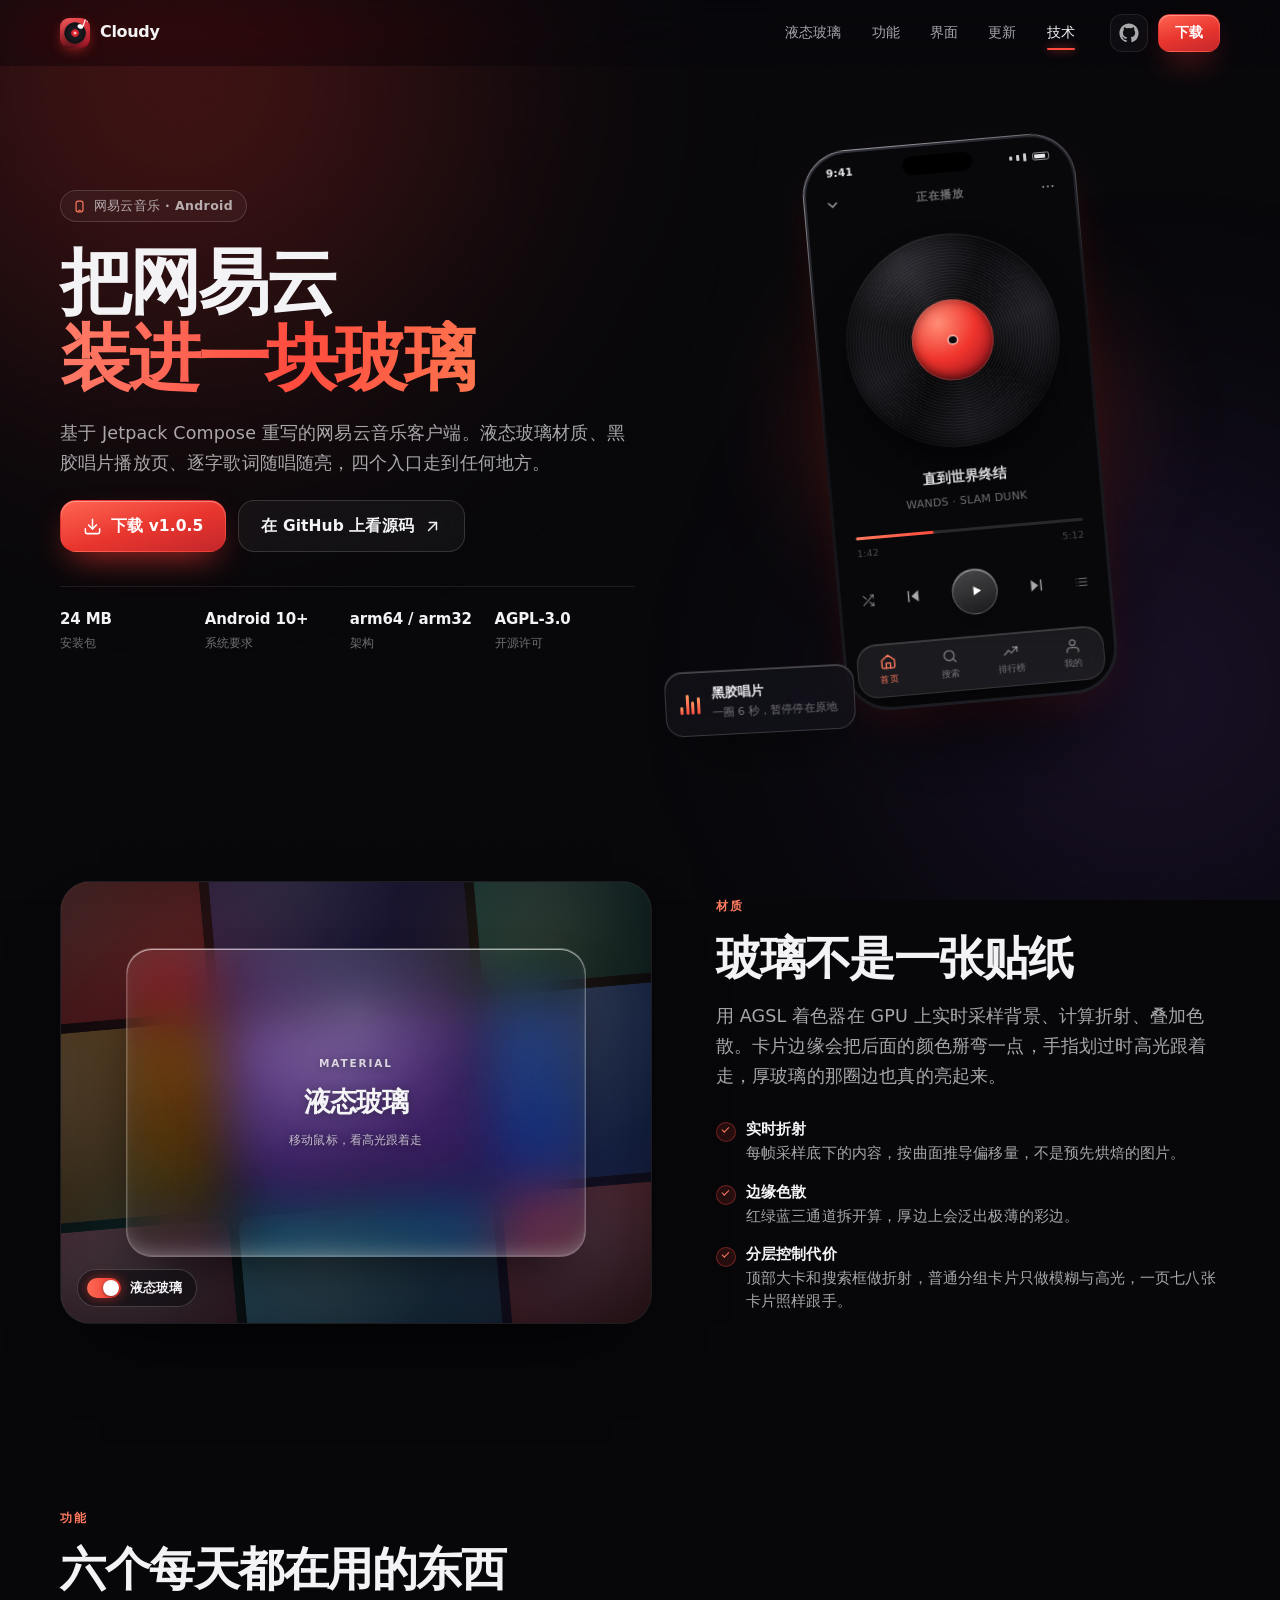
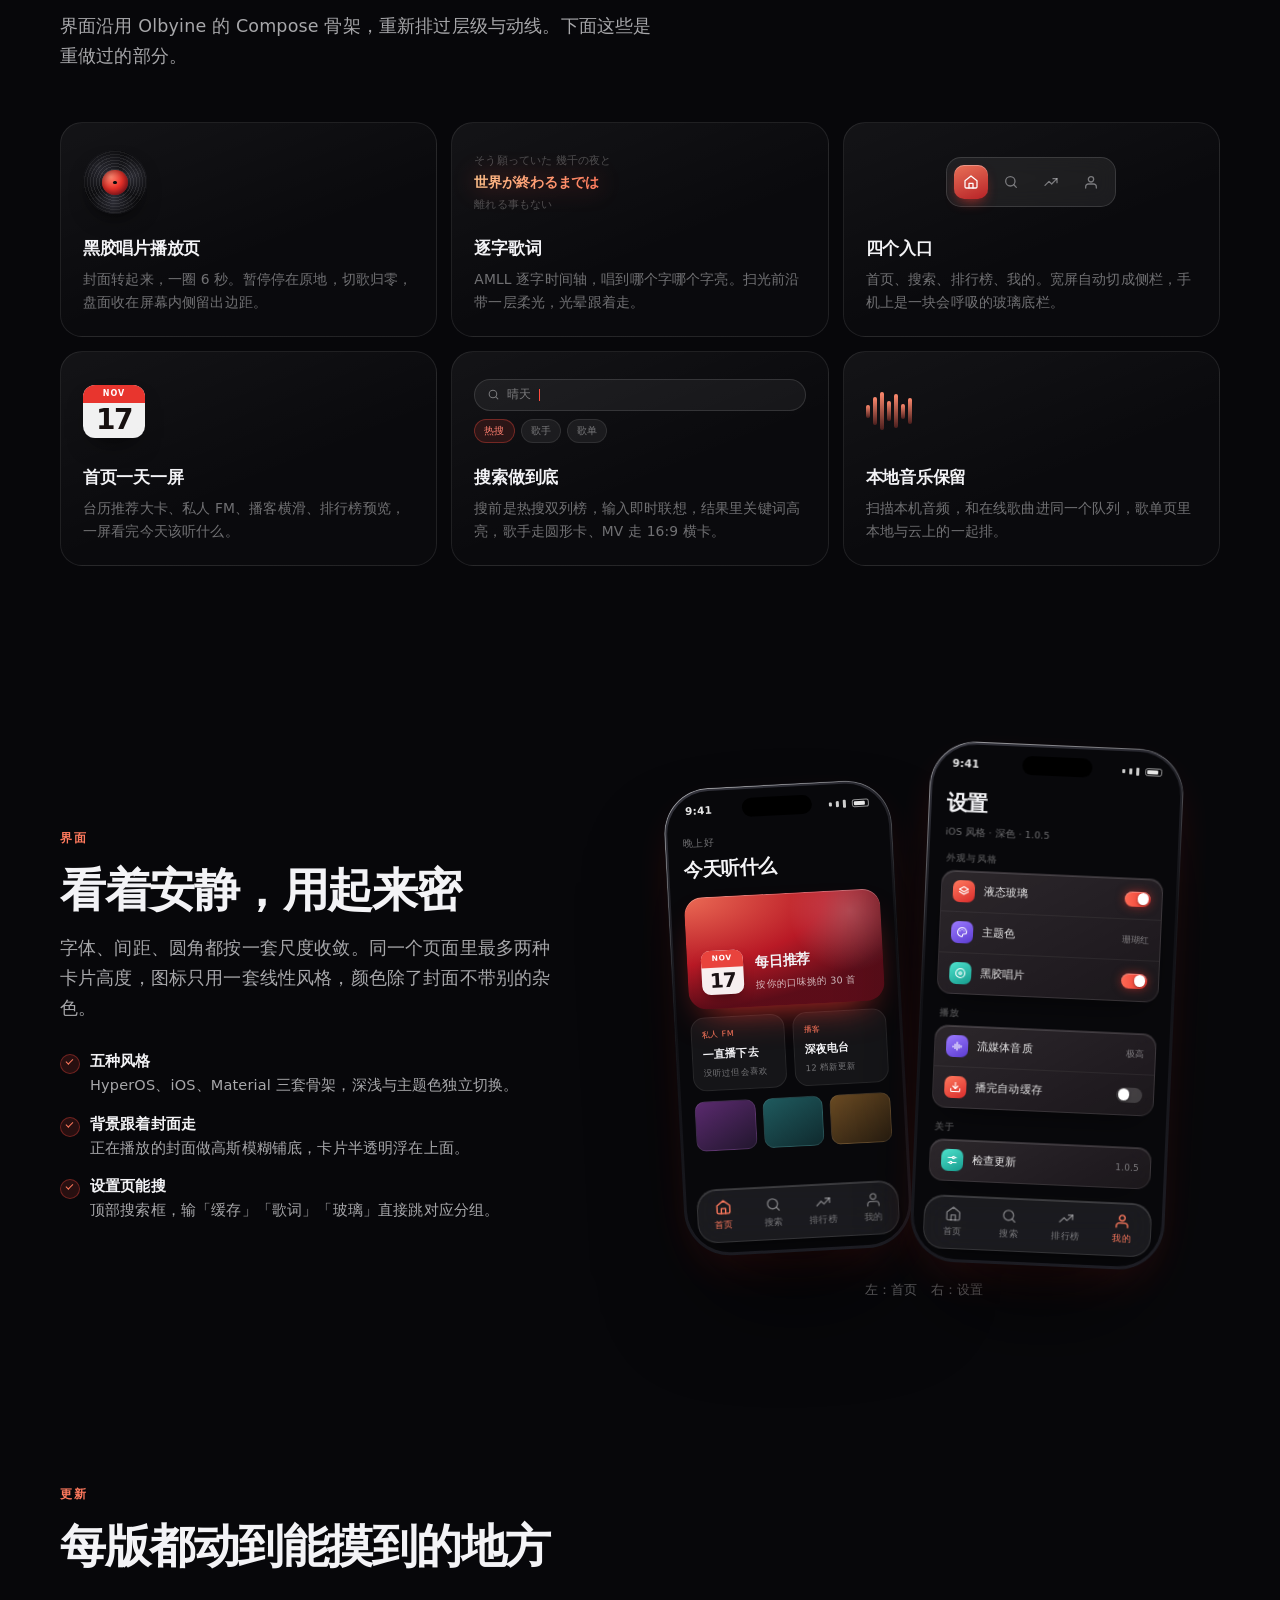
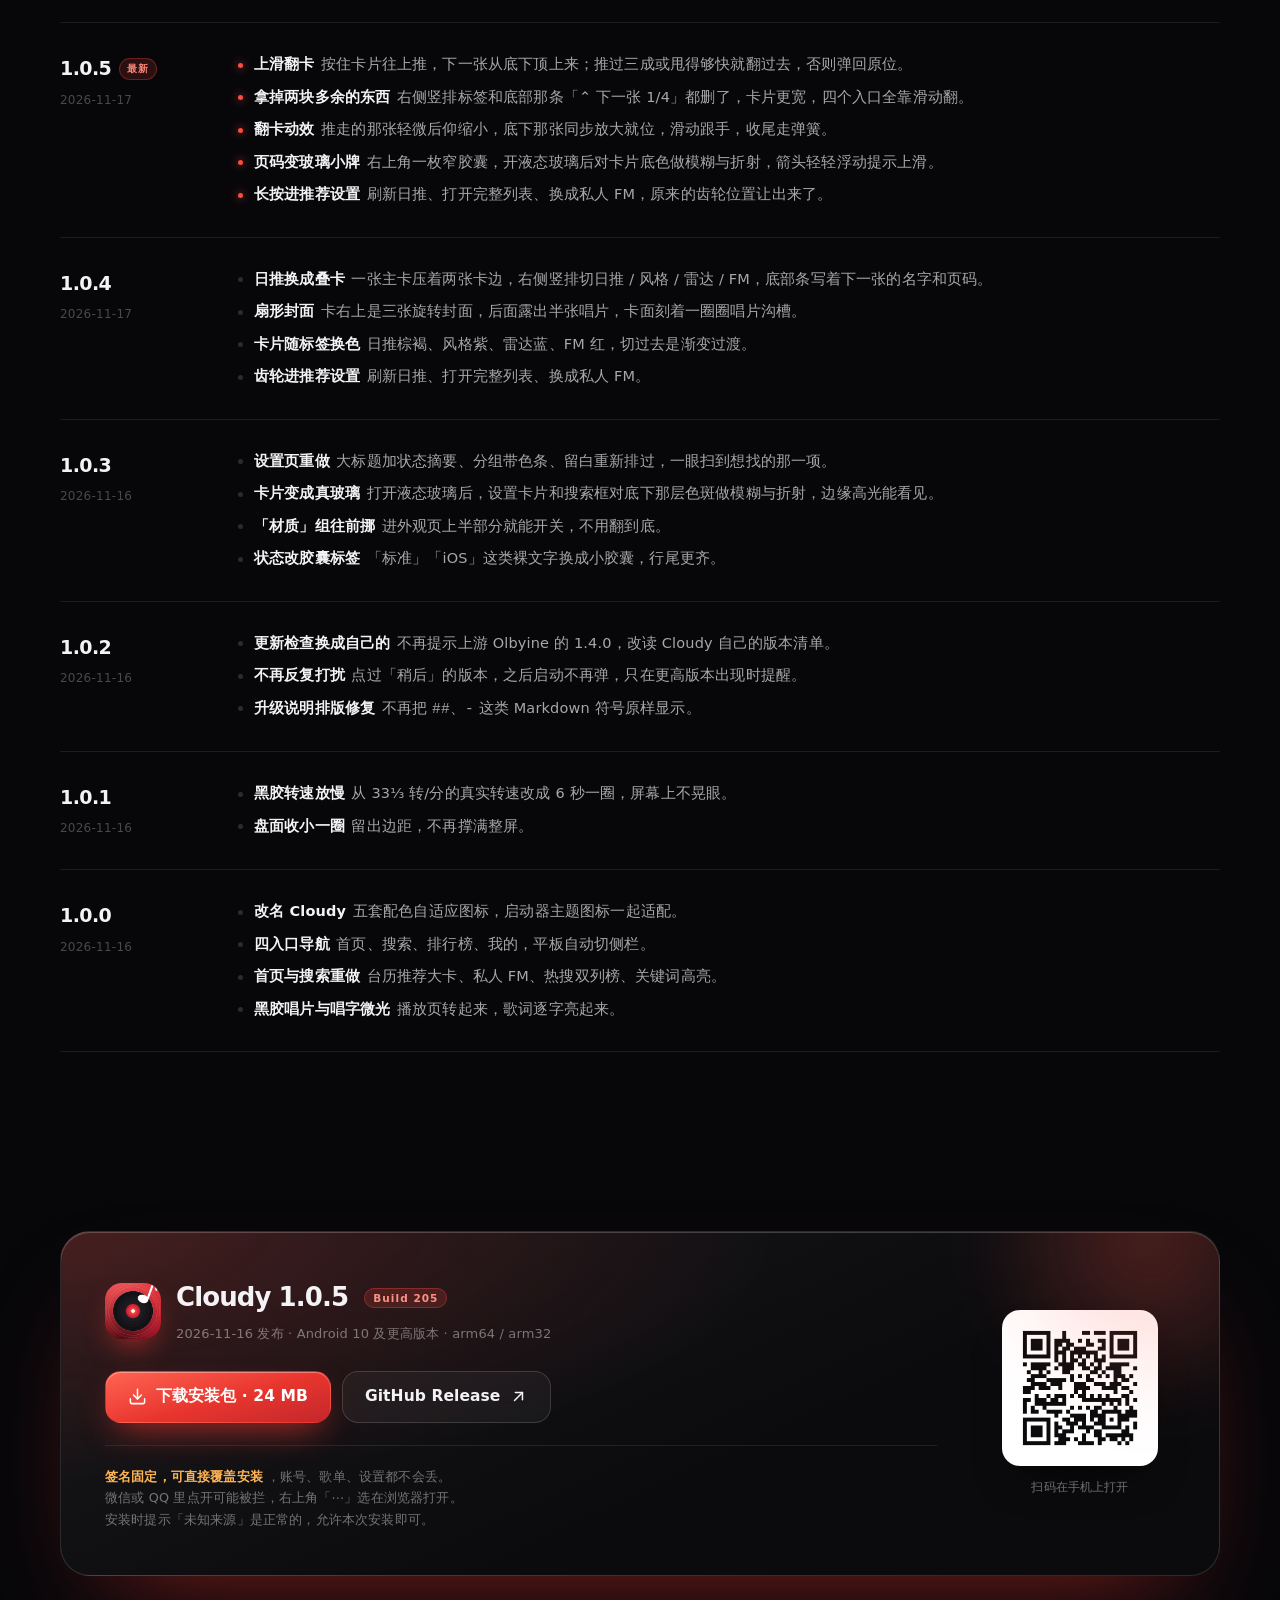
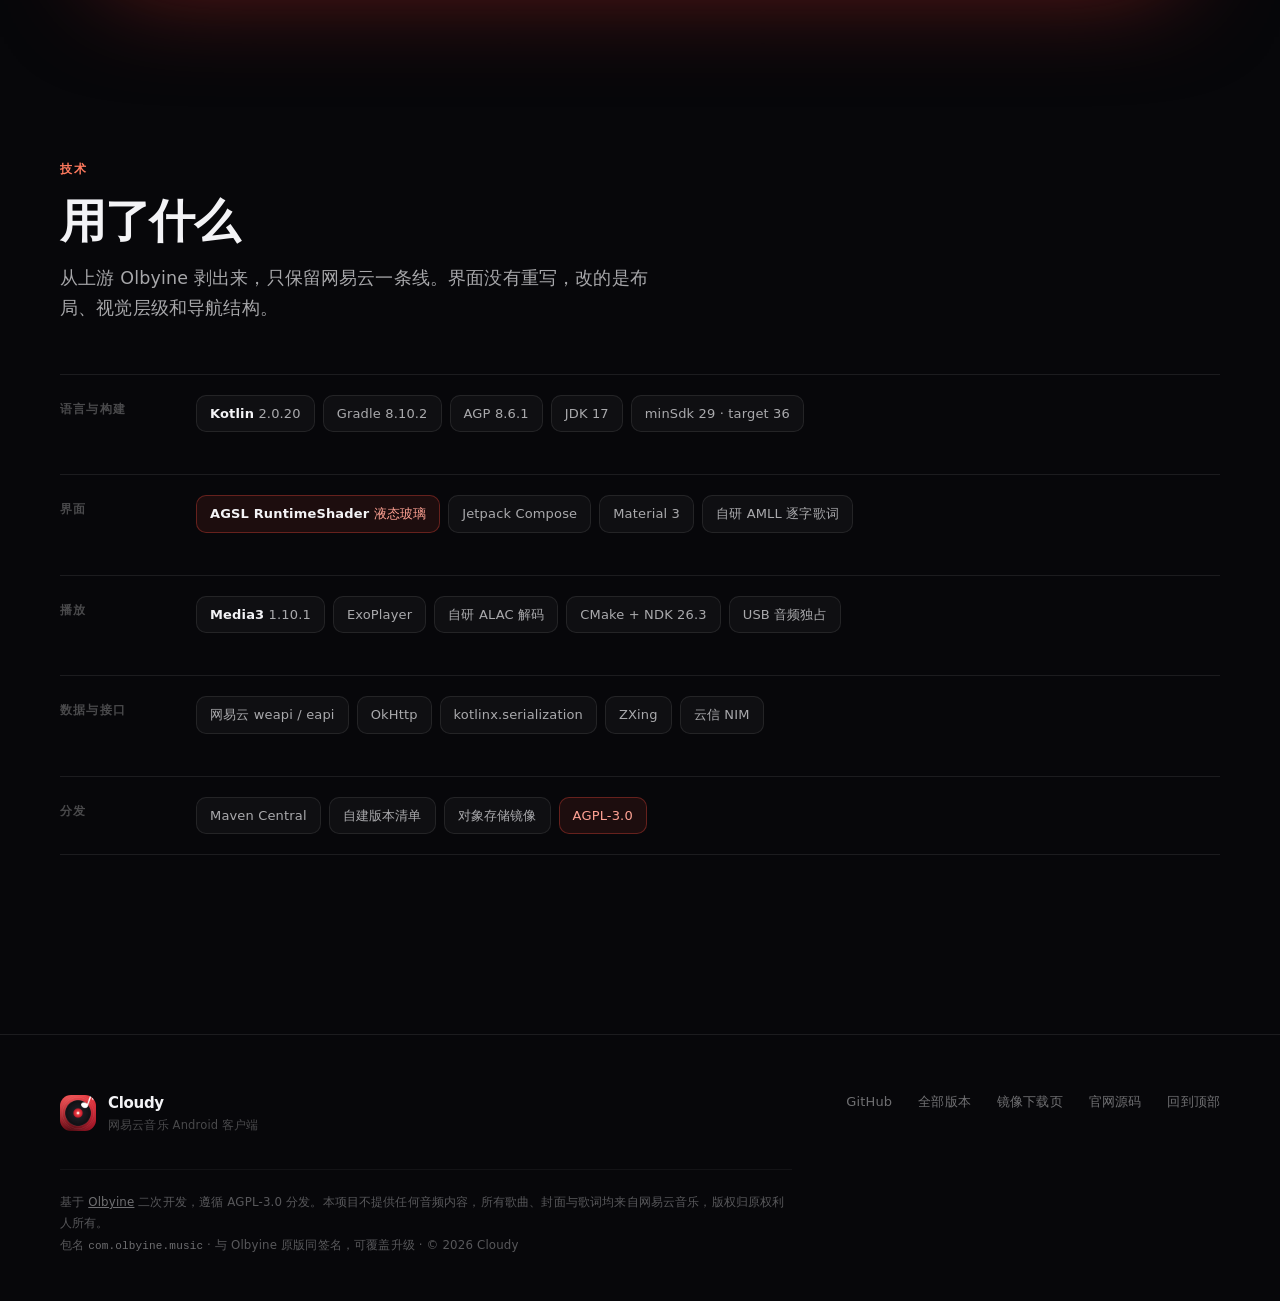
==== commit 75a8bbf5: "feat(1.0.5): 日推卡改成上滑翻卡，去掉竖排标签与底部叠卡条 - 手势：awaitEachGesture 只认向上拖动，超过 slop 才接管，向下留给列表滚动 - 动效：当前卡跟手位移 +" ====
--- a/website/index.html
+++ b/website/index.html
@@ -129,7 +129,7 @@
       <div class="cta-row">
         <a class="btn btn-primary" href="#download">
           <svg class="i"><use href="#i-download"/></svg>
-          <span>下载 v<span data-ver>1.0.4</span></span>
+          <span>下载 v<span data-ver>1.0.5</span></span>
         </a>
         <a class="btn btn-ghost" href="https://github.com/hjphh11/cloudy-music" target="_blank" rel="noopener">
           在 GitHub 上看源码
@@ -359,7 +359,7 @@
             </div>
             <div class="set-head">
               <div class="set-title">设置</div>
-              <div class="set-sub">iOS 风格 · 深色 · 1.0.4</div>
+              <div class="set-sub">iOS 风格 · 深色 · 1.0.5</div>
             </div>
             <div class="set-group">
               <div class="set-label">外观与风格</div>
@@ -379,7 +379,7 @@
             <div class="set-group">
               <div class="set-label">关于</div>
               <div class="set-card">
-                <div class="set-row"><span class="ico t"><svg class="i"><use href="#i-sliders"/></svg></span><span>检查更新</span><u>1.0.4</u></div>
+                <div class="set-row"><span class="ico t"><svg class="i"><use href="#i-sliders"/></svg></span><span>检查更新</span><u>1.0.5</u></div>
               </div>
             </div>
             <div class="dock">
@@ -405,7 +405,23 @@
     <div class="log">
       <div class="log-item latest reveal">
         <div class="log-meta">
-          <div class="log-ver">1.0.4 <em>最新</em></div>
+          <div class="log-ver">1.0.5 <em>最新</em></div>
+          <span class="log-date">2026-11-17</span>
+        </div>
+        <div class="log-body">
+          <ul>
+            <li><b>上滑翻卡</b>按住卡片往上推，下一张从底下顶上来；推过三成或甩得够快就翻过去，否则弹回原位。</li>
+            <li><b>拿掉两块多余的东西</b>右侧竖排标签和底部那条「⌃ 下一张 1/4」都删了，卡片更宽，四个入口全靠滑动翻。</li>
+            <li><b>翻卡动效</b>推走的那张轻微后仰缩小，底下那张同步放大就位，滑动跟手，收尾走弹簧。</li>
+            <li><b>页码变玻璃小牌</b>右上角一枚窄胶囊，开液态玻璃后对卡片底色做模糊与折射，箭头轻轻浮动提示上滑。</li>
+            <li><b>长按进推荐设置</b>刷新日推、打开完整列表、换成私人 FM，原来的齿轮位置让出来了。</li>
+          </ul>
+        </div>
+      </div>
+
+      <div class="log-item reveal">
+        <div class="log-meta">
+          <div class="log-ver">1.0.4</div>
           <span class="log-date">2026-11-17</span>
         </div>
         <div class="log-body">
@@ -484,12 +500,12 @@
         <div class="dl-head">
           <img src="assets/icon-192.png" alt="Cloudy" width="56" height="56">
           <div>
-            <div class="dl-ver">Cloudy <span data-ver>1.0.4</span> <em>Build <span data-build>204</span></em></div>
+            <div class="dl-ver">Cloudy <span data-ver>1.0.5</span> <em>Build <span data-build>205</span></em></div>
             <div class="dl-meta"><span data-date>2026-11-16</span> 发布 · Android 10 及更高版本 · arm64 / arm32</div>
           </div>
         </div>
         <div class="dl-actions">
-          <a class="btn btn-primary" id="dlApk" href="https://cn-nb1.rains3.com/qingwu/cloudy/cloudy-1.0.4-release.apk" rel="noopener">
+          <a class="btn btn-primary" id="dlApk" href="https://cn-nb1.rains3.com/qingwu/cloudy/cloudy-1.0.5-release.apk" rel="noopener">
             <svg class="i"><use href="#i-download"/></svg>
             下载安装包 · 24 MB
           </a>
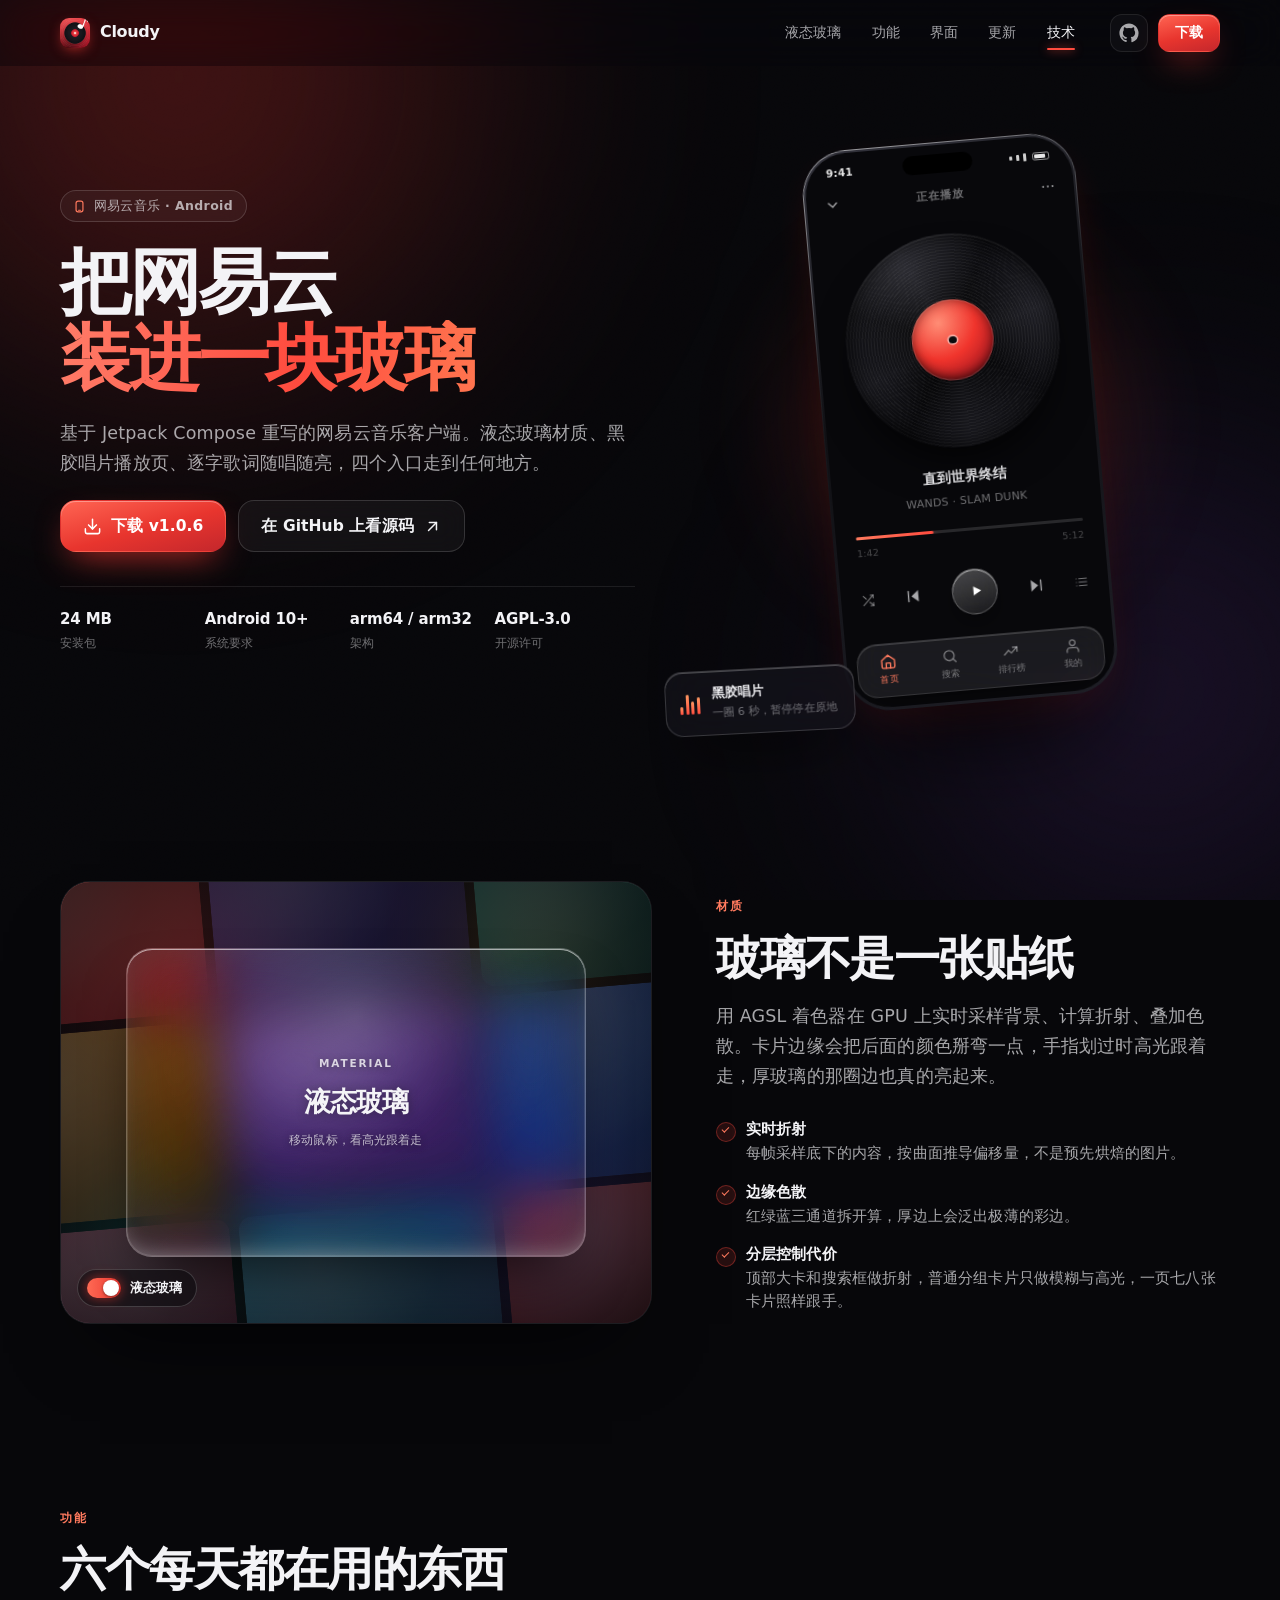
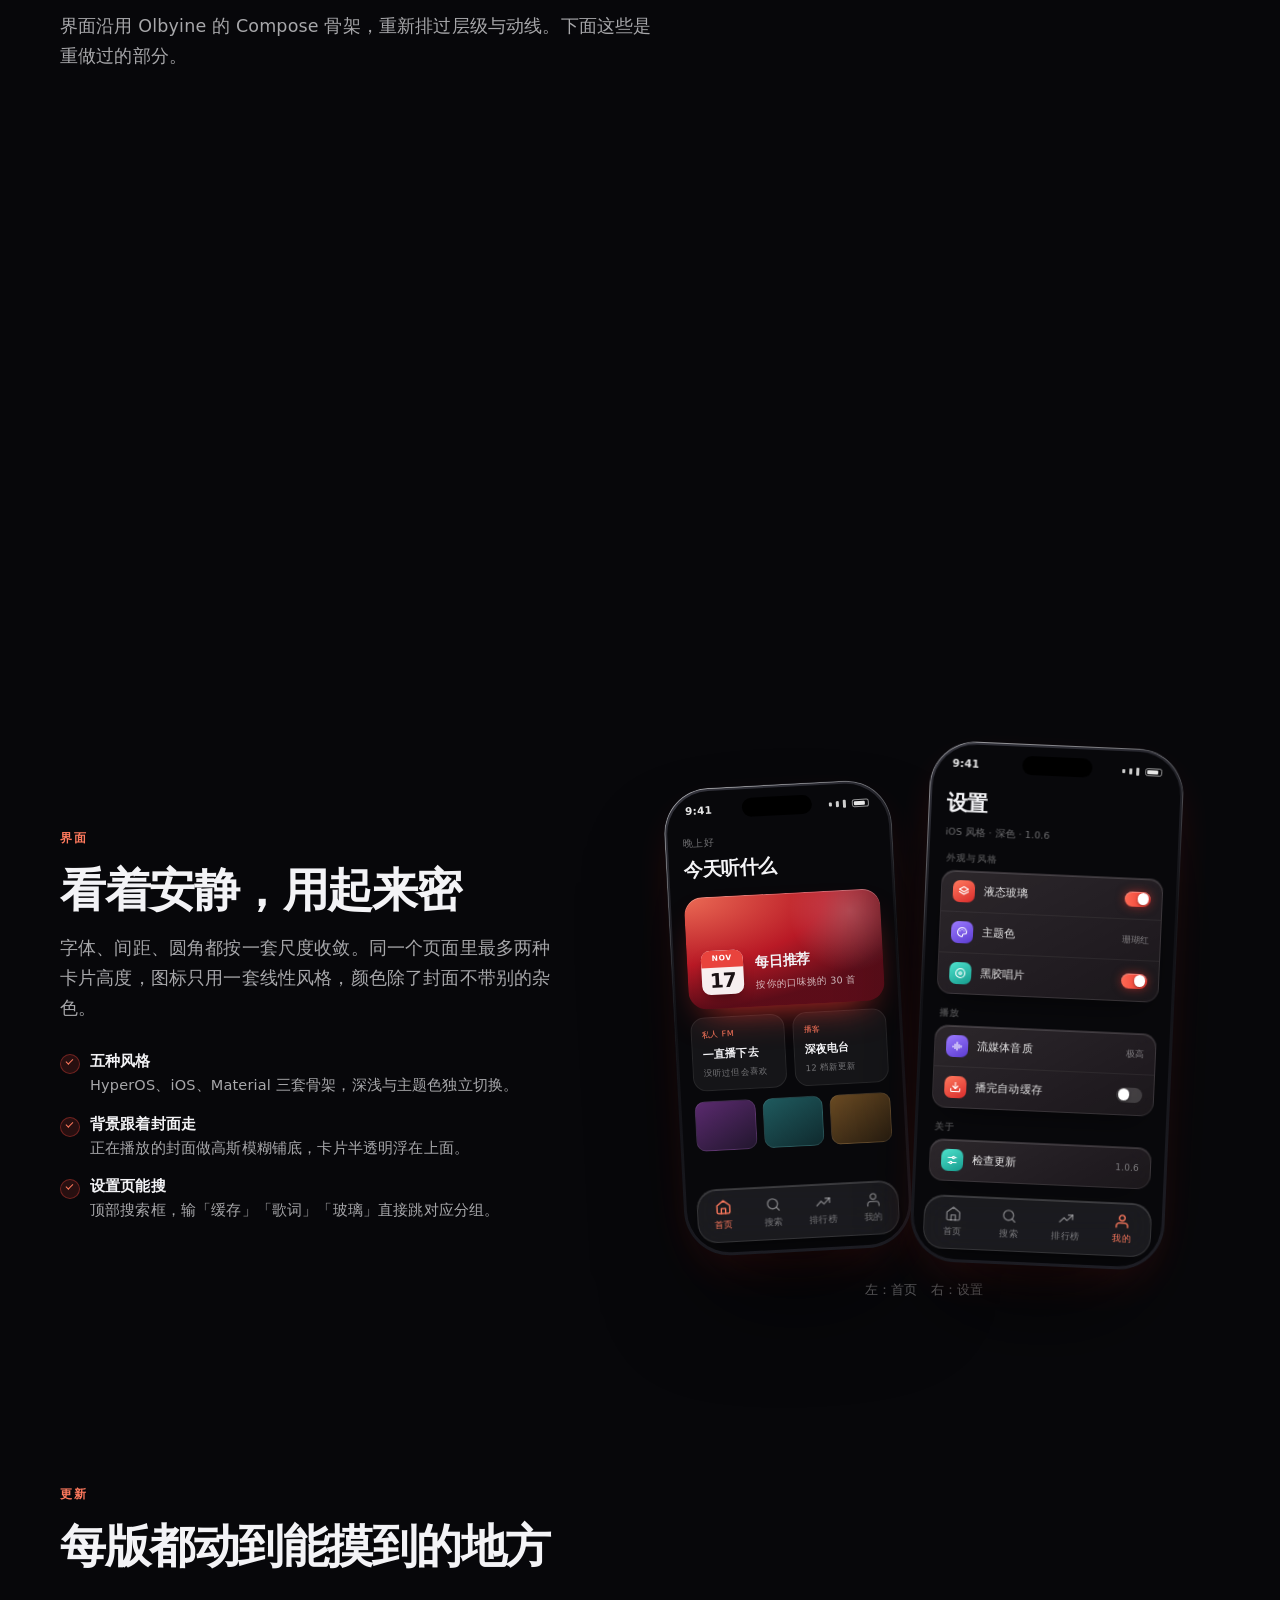
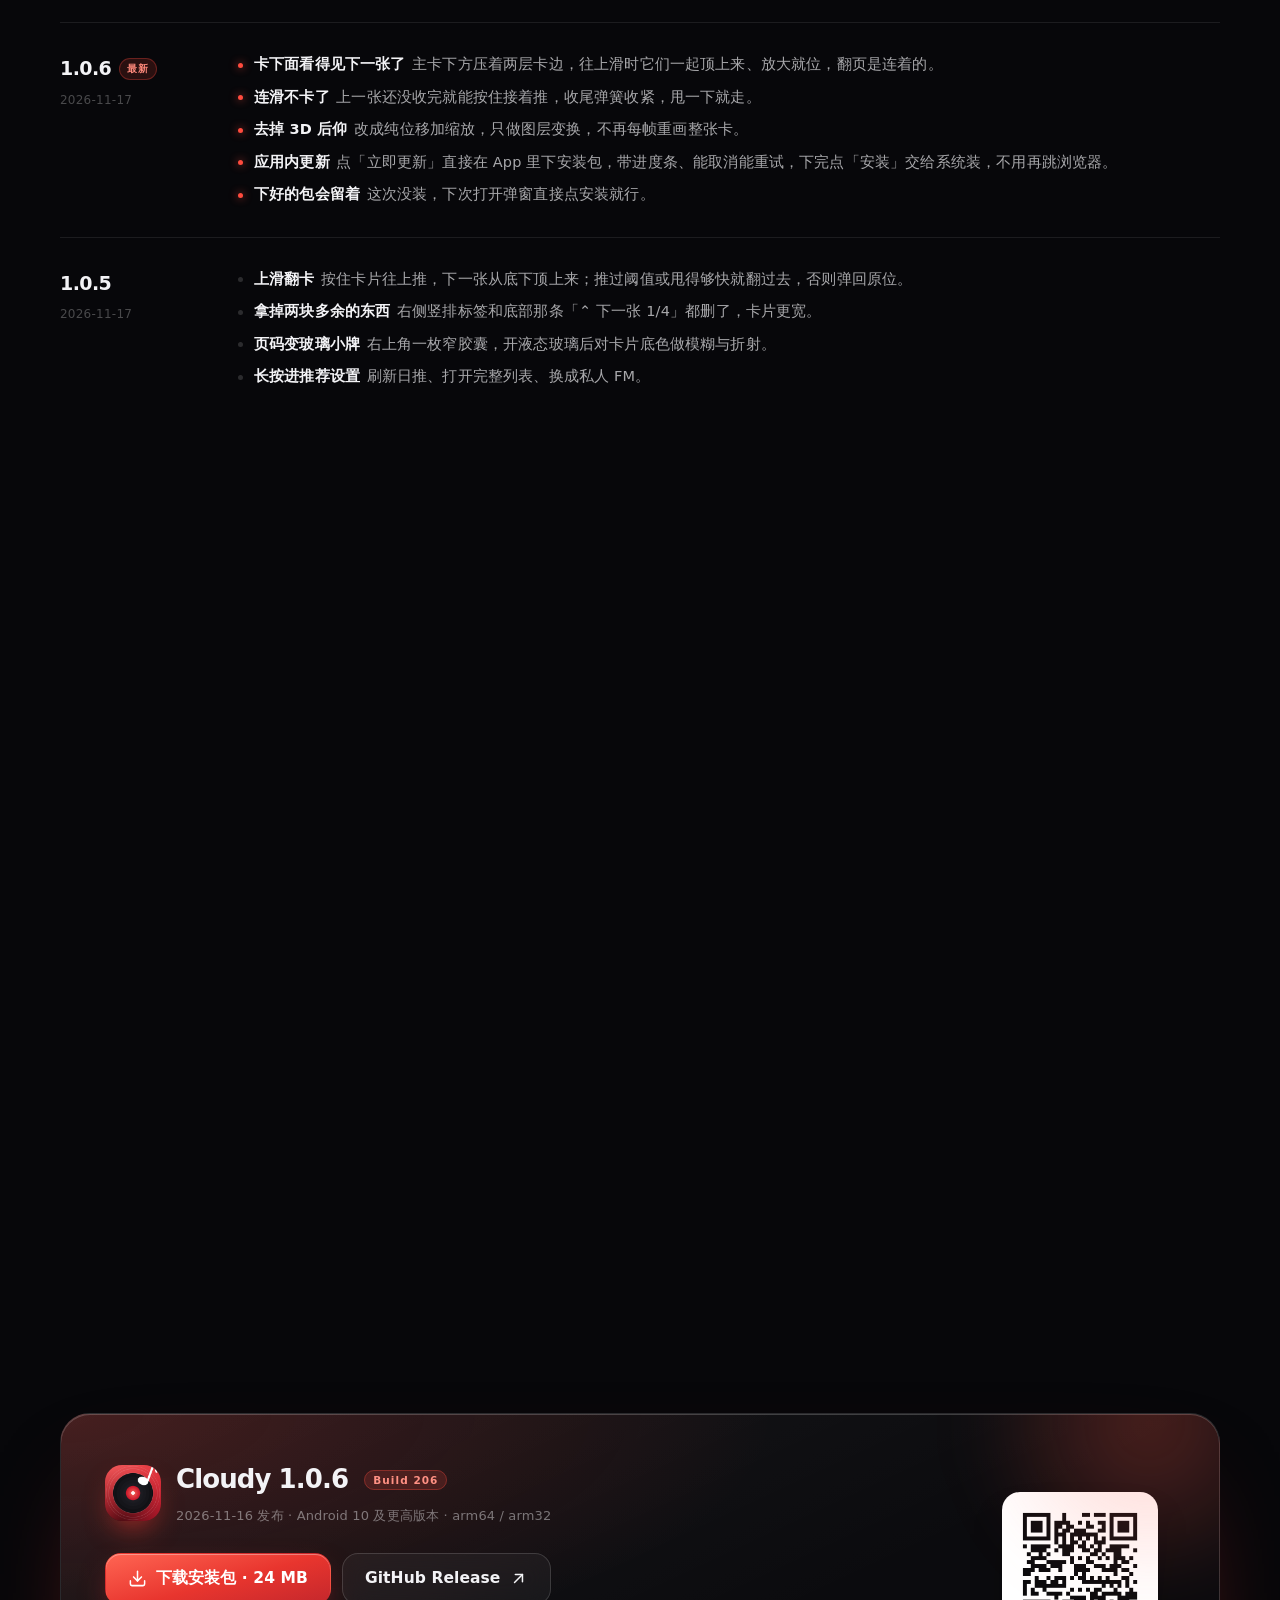
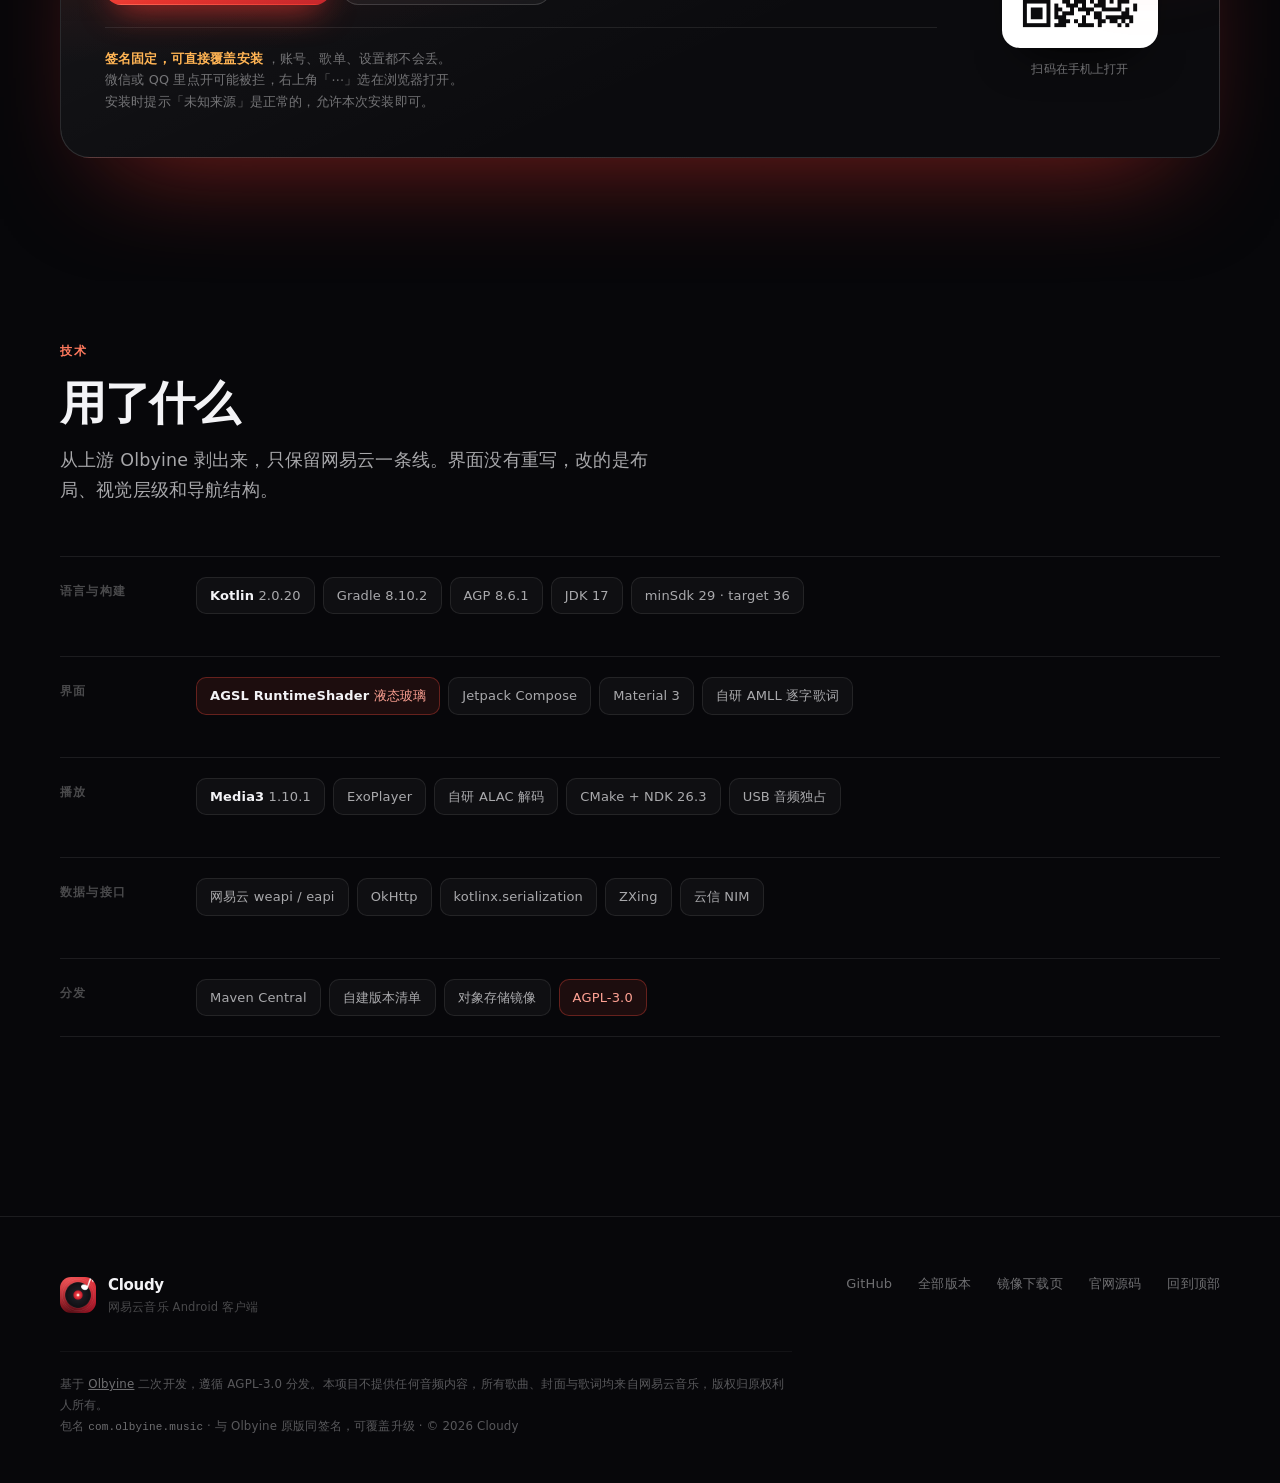
==== commit 2f76cb6b: "feat(1.0.6): 日推卡恢复叠层视效 + 连滑不卡 + 应用内下载更新 卡片： - 容器比卡片高两层，下方各露 13dp 卡边；底层只铺底色与沟槽，绘制成本低 - 滑动时下一张从 .945 放" ====
--- a/website/index.html
+++ b/website/index.html
@@ -129,7 +129,7 @@
       <div class="cta-row">
         <a class="btn btn-primary" href="#download">
           <svg class="i"><use href="#i-download"/></svg>
-          <span>下载 v<span data-ver>1.0.5</span></span>
+          <span>下载 v<span data-ver>1.0.6</span></span>
         </a>
         <a class="btn btn-ghost" href="https://github.com/hjphh11/cloudy-music" target="_blank" rel="noopener">
           在 GitHub 上看源码
@@ -359,7 +359,7 @@
             </div>
             <div class="set-head">
               <div class="set-title">设置</div>
-              <div class="set-sub">iOS 风格 · 深色 · 1.0.5</div>
+              <div class="set-sub">iOS 风格 · 深色 · 1.0.6</div>
             </div>
             <div class="set-group">
               <div class="set-label">外观与风格</div>
@@ -379,7 +379,7 @@
             <div class="set-group">
               <div class="set-label">关于</div>
               <div class="set-card">
-                <div class="set-row"><span class="ico t"><svg class="i"><use href="#i-sliders"/></svg></span><span>检查更新</span><u>1.0.5</u></div>
+                <div class="set-row"><span class="ico t"><svg class="i"><use href="#i-sliders"/></svg></span><span>检查更新</span><u>1.0.6</u></div>
               </div>
             </div>
             <div class="dock">
@@ -405,16 +405,31 @@
     <div class="log">
       <div class="log-item latest reveal">
         <div class="log-meta">
-          <div class="log-ver">1.0.5 <em>最新</em></div>
+          <div class="log-ver">1.0.6 <em>最新</em></div>
           <span class="log-date">2026-11-17</span>
         </div>
         <div class="log-body">
           <ul>
-            <li><b>上滑翻卡</b>按住卡片往上推，下一张从底下顶上来；推过三成或甩得够快就翻过去，否则弹回原位。</li>
-            <li><b>拿掉两块多余的东西</b>右侧竖排标签和底部那条「⌃ 下一张 1/4」都删了，卡片更宽，四个入口全靠滑动翻。</li>
-            <li><b>翻卡动效</b>推走的那张轻微后仰缩小，底下那张同步放大就位，滑动跟手，收尾走弹簧。</li>
-            <li><b>页码变玻璃小牌</b>右上角一枚窄胶囊，开液态玻璃后对卡片底色做模糊与折射，箭头轻轻浮动提示上滑。</li>
-            <li><b>长按进推荐设置</b>刷新日推、打开完整列表、换成私人 FM，原来的齿轮位置让出来了。</li>
+            <li><b>卡下面看得见下一张了</b>主卡下方压着两层卡边，往上滑时它们一起顶上来、放大就位，翻页是连着的。</li>
+            <li><b>连滑不卡了</b>上一张还没收完就能按住接着推，收尾弹簧收紧，甩一下就走。</li>
+            <li><b>去掉 3D 后仰</b>改成纯位移加缩放，只做图层变换，不再每帧重画整张卡。</li>
+            <li><b>应用内更新</b>点「立即更新」直接在 App 里下安装包，带进度条、能取消能重试，下完点「安装」交给系统装，不用再跳浏览器。</li>
+            <li><b>下好的包会留着</b>这次没装，下次打开弹窗直接点安装就行。</li>
+          </ul>
+        </div>
+      </div>
+
+      <div class="log-item reveal">
+        <div class="log-meta">
+          <div class="log-ver">1.0.5</div>
+          <span class="log-date">2026-11-17</span>
+        </div>
+        <div class="log-body">
+          <ul>
+            <li><b>上滑翻卡</b>按住卡片往上推，下一张从底下顶上来；推过阈值或甩得够快就翻过去，否则弹回原位。</li>
+            <li><b>拿掉两块多余的东西</b>右侧竖排标签和底部那条「⌃ 下一张 1/4」都删了，卡片更宽。</li>
+            <li><b>页码变玻璃小牌</b>右上角一枚窄胶囊，开液态玻璃后对卡片底色做模糊与折射。</li>
+            <li><b>长按进推荐设置</b>刷新日推、打开完整列表、换成私人 FM。</li>
           </ul>
         </div>
       </div>
@@ -500,12 +515,12 @@
         <div class="dl-head">
           <img src="assets/icon-192.png" alt="Cloudy" width="56" height="56">
           <div>
-            <div class="dl-ver">Cloudy <span data-ver>1.0.5</span> <em>Build <span data-build>205</span></em></div>
+            <div class="dl-ver">Cloudy <span data-ver>1.0.6</span> <em>Build <span data-build>206</span></em></div>
             <div class="dl-meta"><span data-date>2026-11-16</span> 发布 · Android 10 及更高版本 · arm64 / arm32</div>
           </div>
         </div>
         <div class="dl-actions">
-          <a class="btn btn-primary" id="dlApk" href="https://cn-nb1.rains3.com/qingwu/cloudy/cloudy-1.0.5-release.apk" rel="noopener">
+          <a class="btn btn-primary" id="dlApk" href="https://cn-nb1.rains3.com/qingwu/cloudy/cloudy-1.0.6-release.apk" rel="noopener">
             <svg class="i"><use href="#i-download"/></svg>
             下载安装包 · 24 MB
           </a>
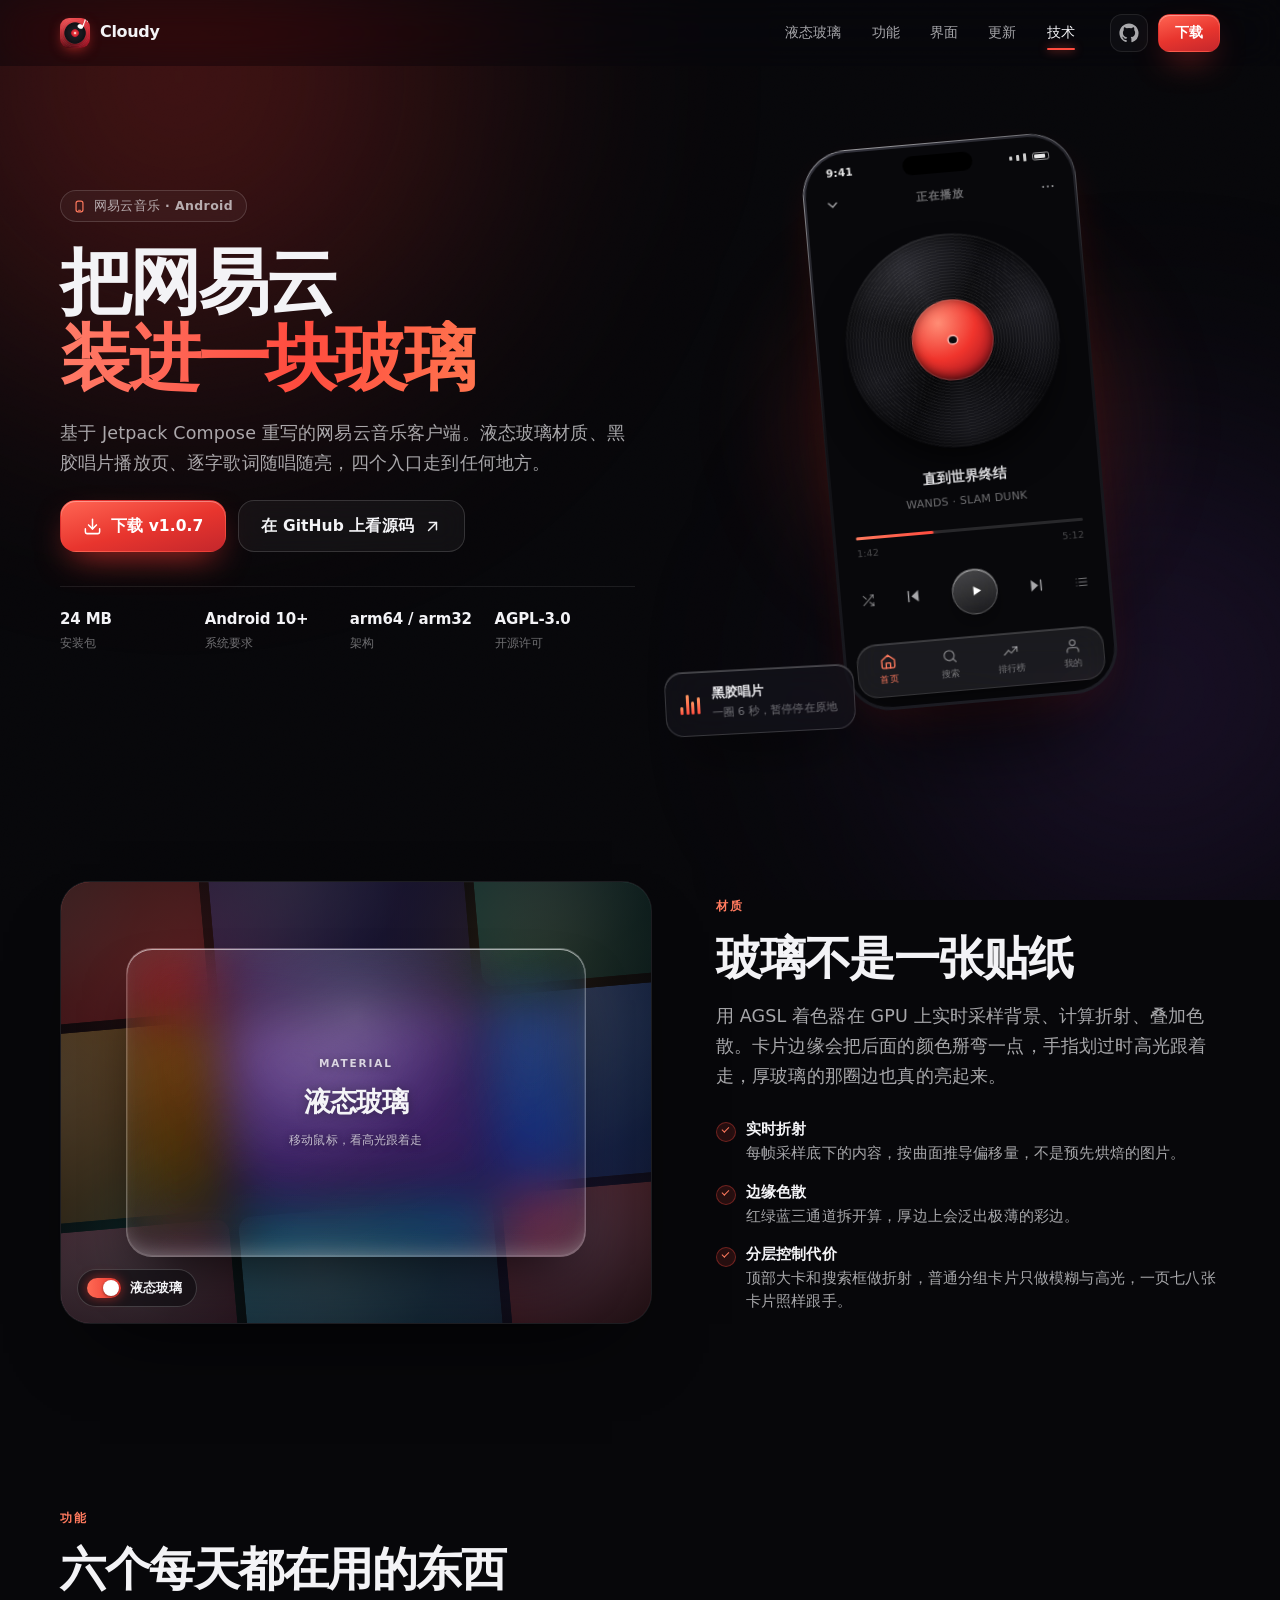
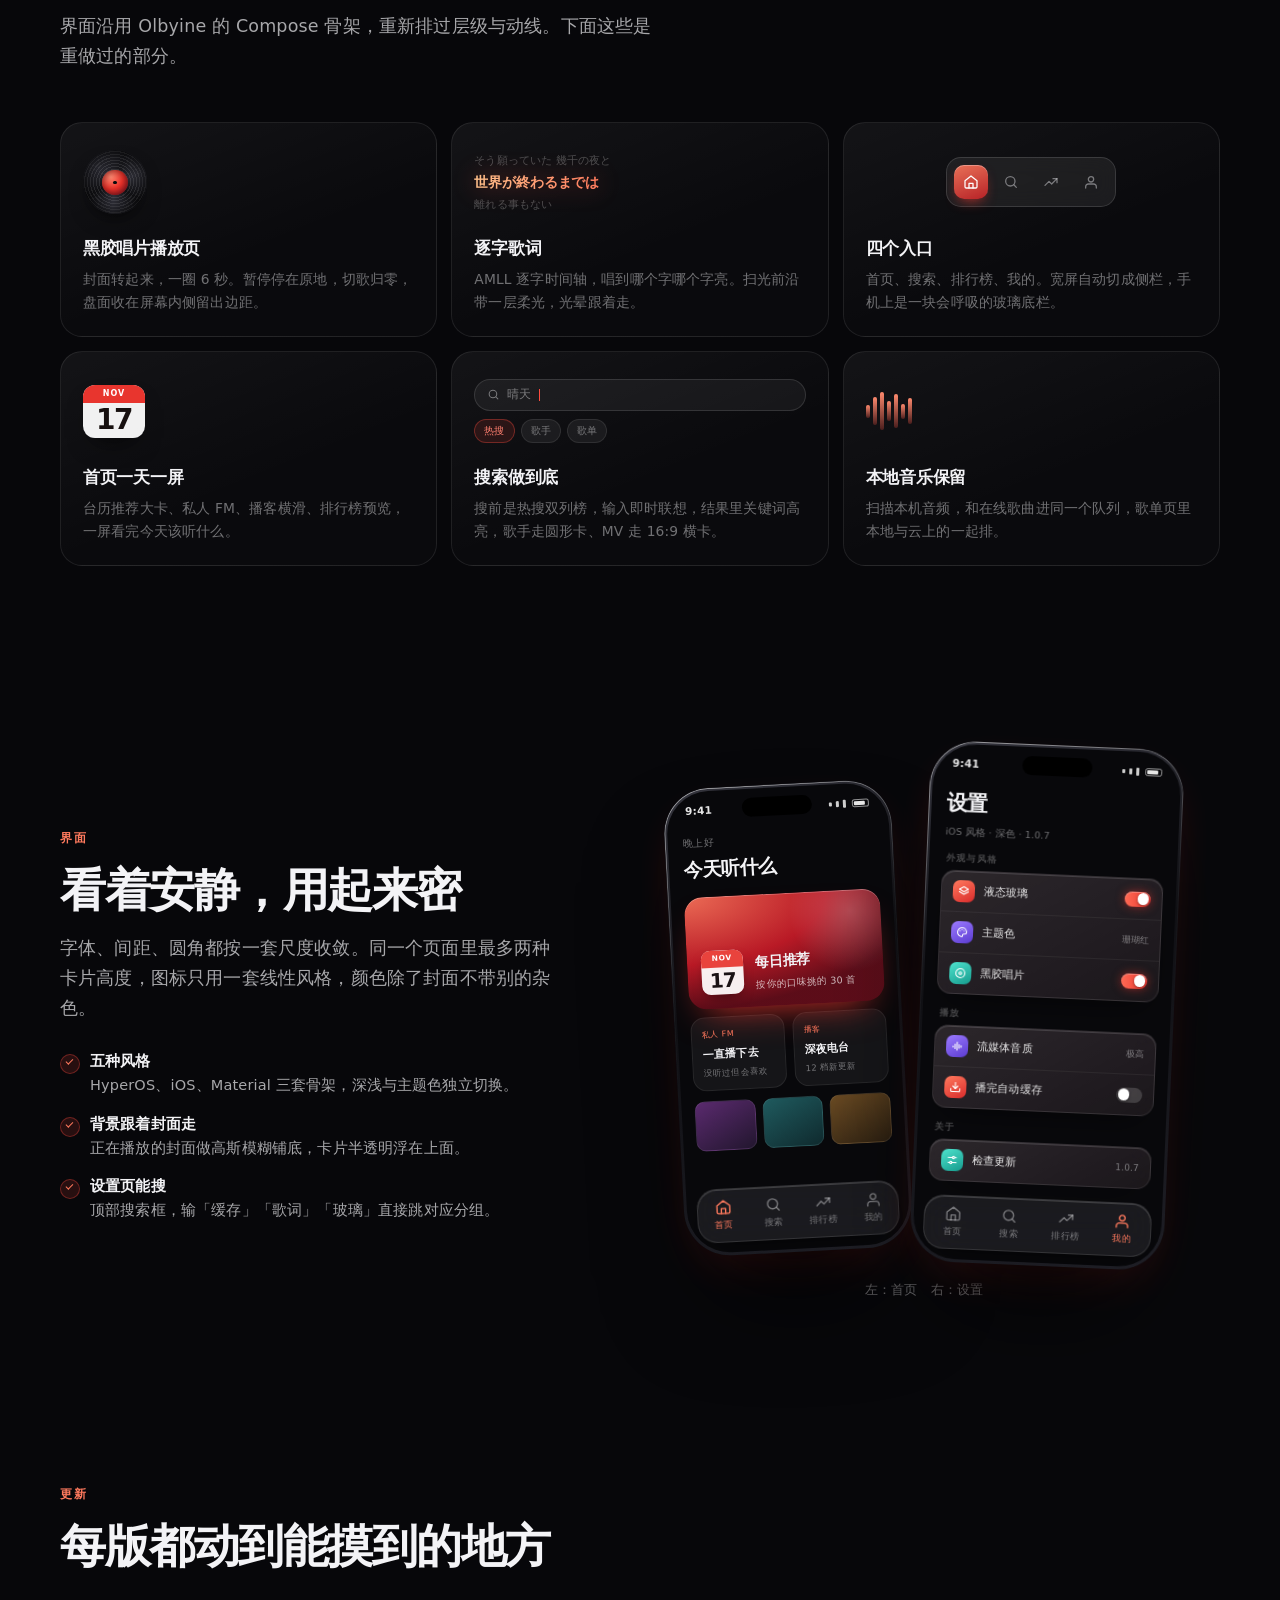
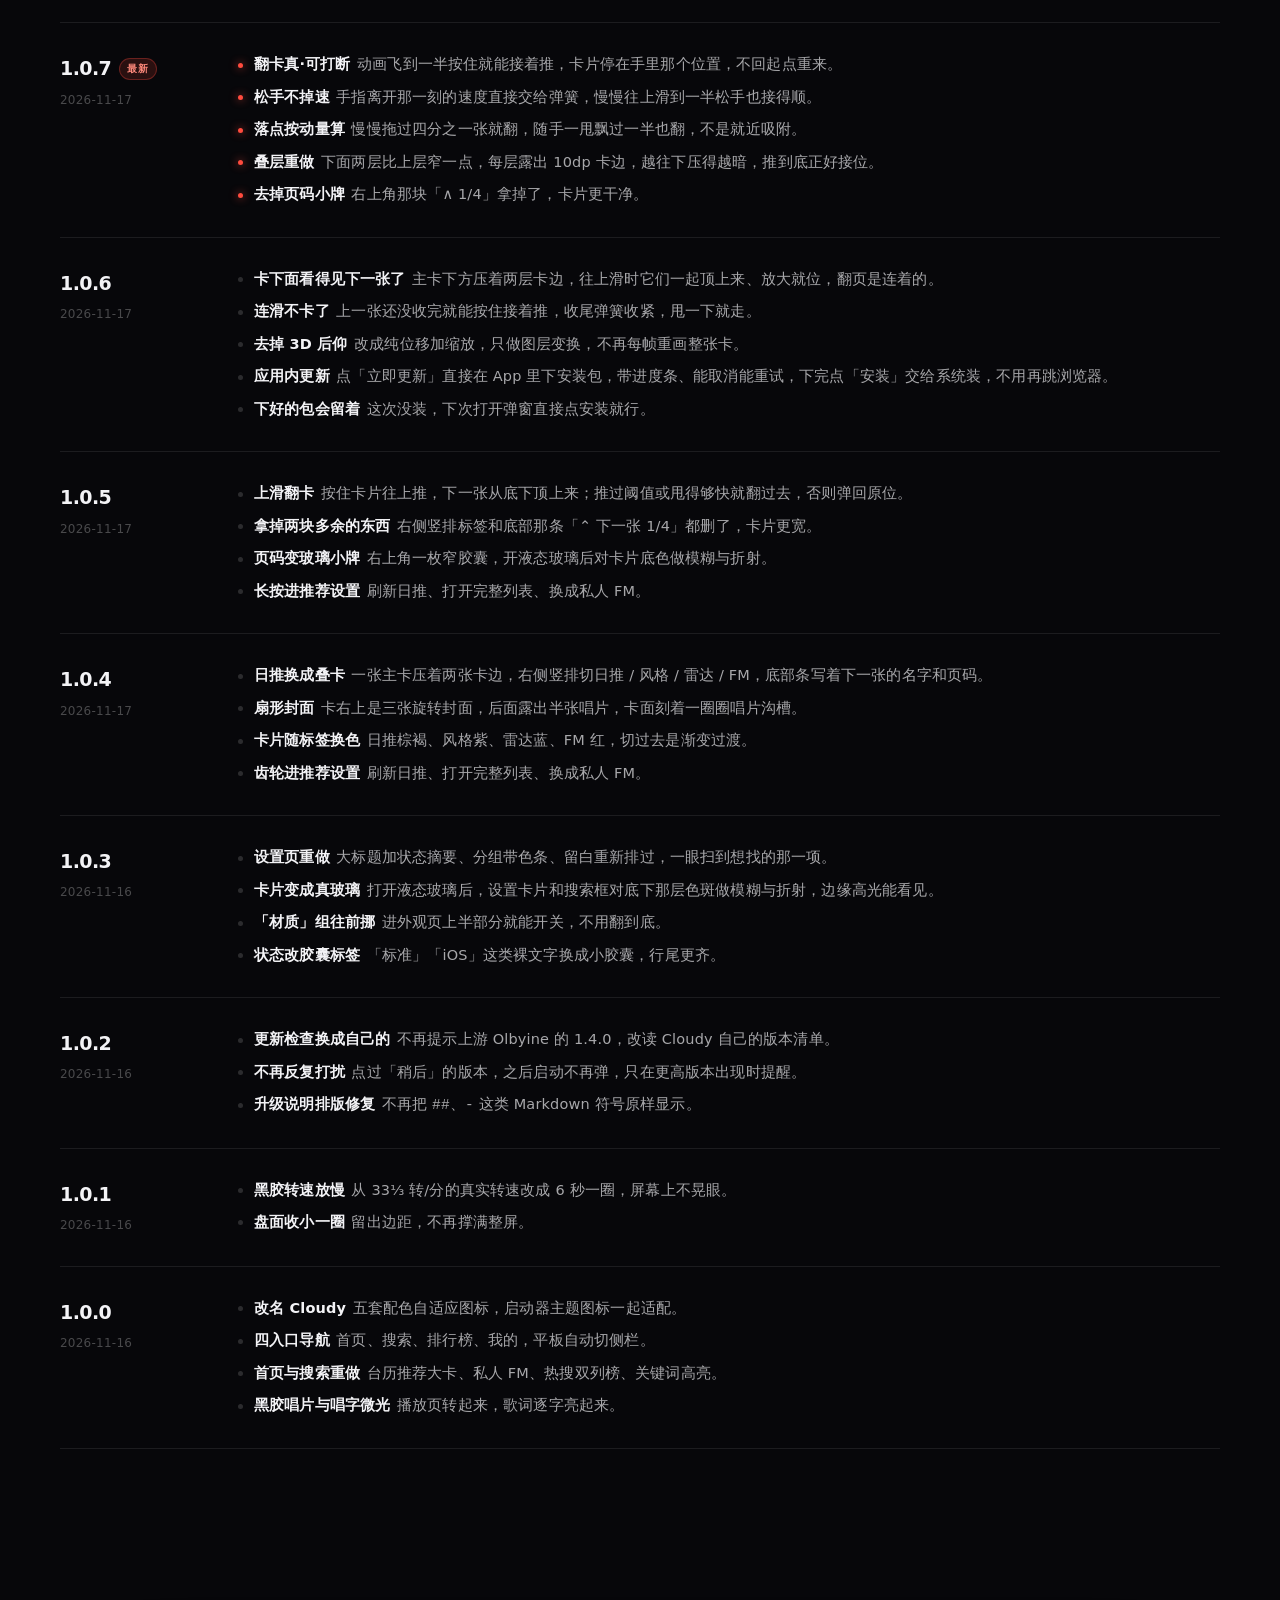
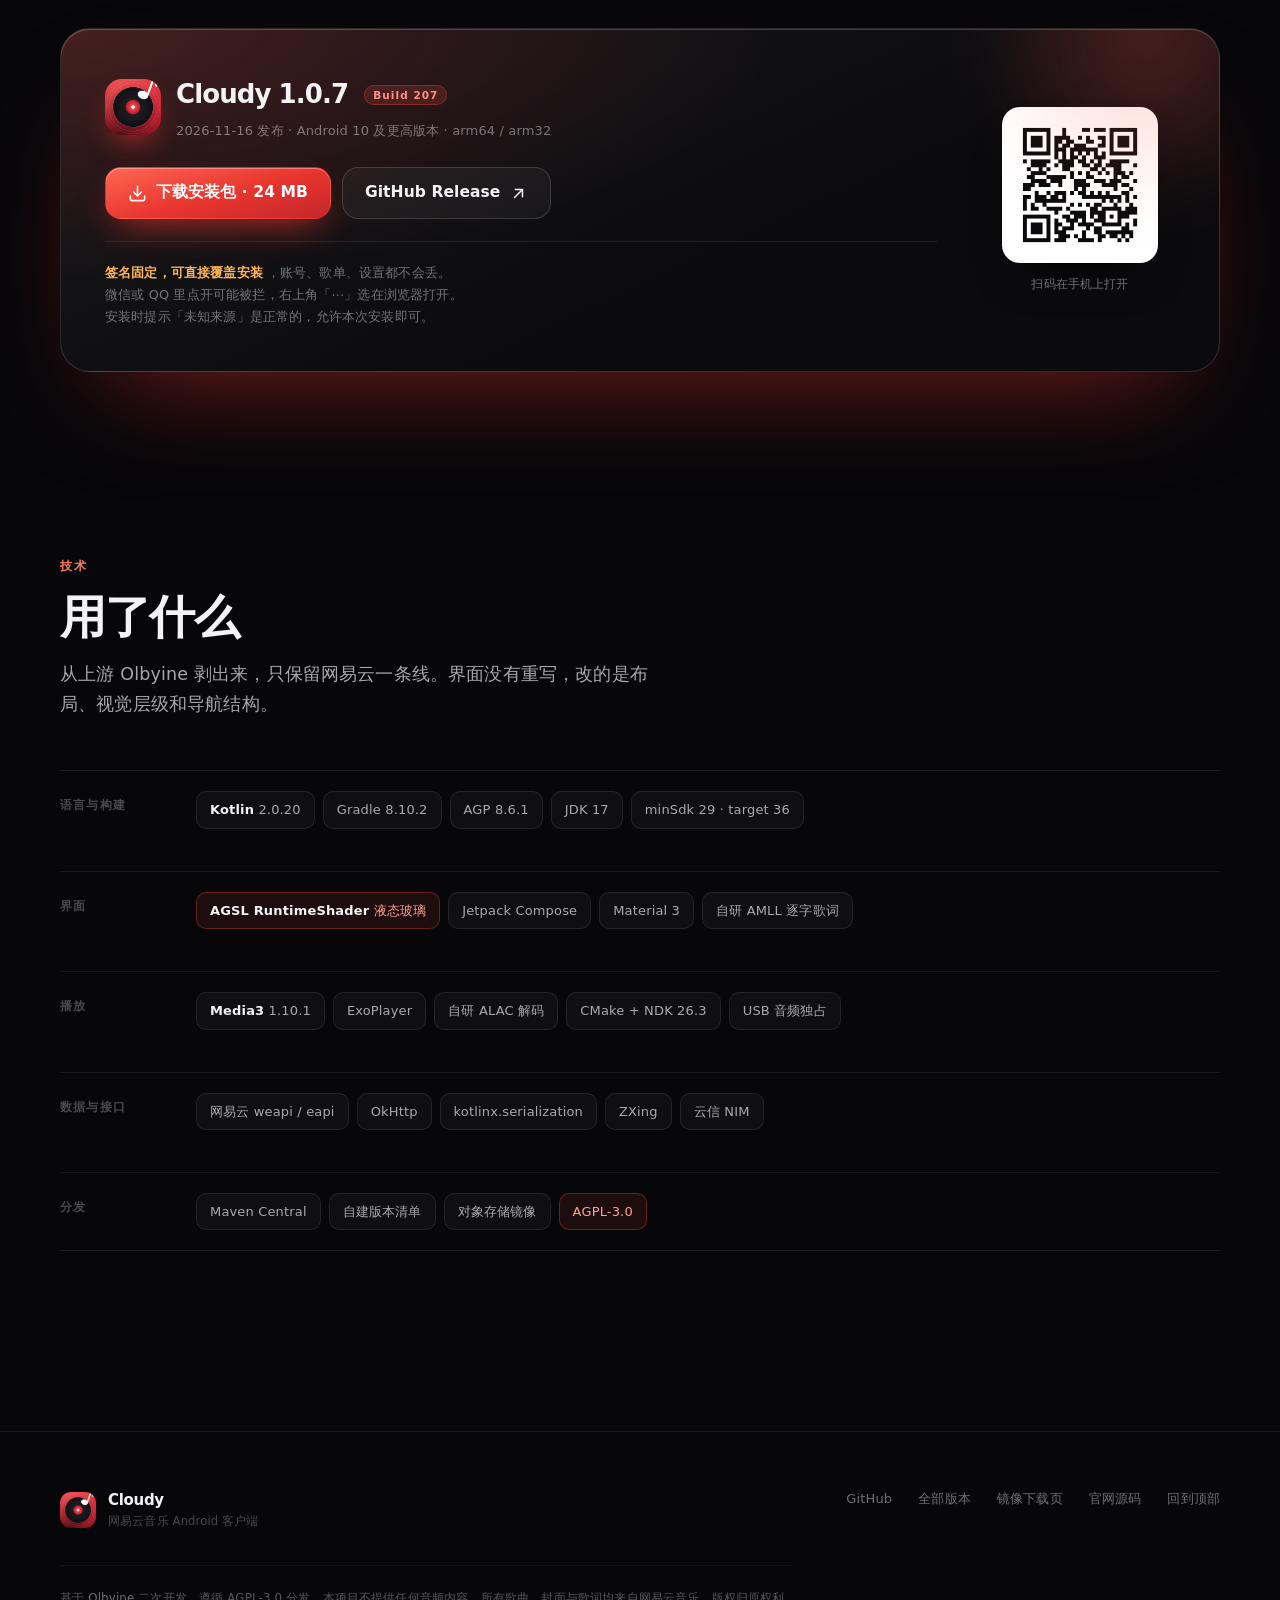
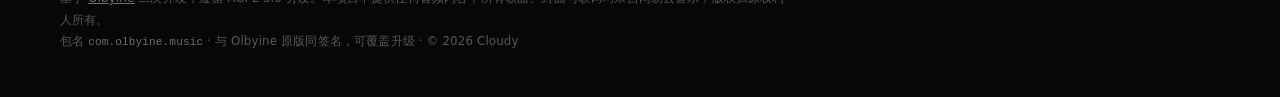
==== commit b3221f5b: "feat(deck): 1.0.7 可打断翻卡 + 动量投射 + 叠层重做，去掉页码小牌 - 松手带手速交给弹簧（速度交接），慢滑到一半放手也接得顺 - 落点按 Apple 动量投射算，不再就近吸附 " ====
--- a/website/index.html
+++ b/website/index.html
@@ -129,7 +129,7 @@
       <div class="cta-row">
         <a class="btn btn-primary" href="#download">
           <svg class="i"><use href="#i-download"/></svg>
-          <span>下载 v<span data-ver>1.0.6</span></span>
+          <span>下载 v<span data-ver>1.0.7</span></span>
         </a>
         <a class="btn btn-ghost" href="https://github.com/hjphh11/cloudy-music" target="_blank" rel="noopener">
           在 GitHub 上看源码
@@ -359,7 +359,7 @@
             </div>
             <div class="set-head">
               <div class="set-title">设置</div>
-              <div class="set-sub">iOS 风格 · 深色 · 1.0.6</div>
+              <div class="set-sub">iOS 风格 · 深色 · 1.0.7</div>
             </div>
             <div class="set-group">
               <div class="set-label">外观与风格</div>
@@ -379,7 +379,7 @@
             <div class="set-group">
               <div class="set-label">关于</div>
               <div class="set-card">
-                <div class="set-row"><span class="ico t"><svg class="i"><use href="#i-sliders"/></svg></span><span>检查更新</span><u>1.0.6</u></div>
+                <div class="set-row"><span class="ico t"><svg class="i"><use href="#i-sliders"/></svg></span><span>检查更新</span><u>1.0.7</u></div>
               </div>
             </div>
             <div class="dock">
@@ -405,7 +405,23 @@
     <div class="log">
       <div class="log-item latest reveal">
         <div class="log-meta">
-          <div class="log-ver">1.0.6 <em>最新</em></div>
+          <div class="log-ver">1.0.7 <em>最新</em></div>
+          <span class="log-date">2026-11-17</span>
+        </div>
+        <div class="log-body">
+          <ul>
+            <li><b>翻卡真·可打断</b>动画飞到一半按住就能接着推，卡片停在手里那个位置，不回起点重来。</li>
+            <li><b>松手不掉速</b>手指离开那一刻的速度直接交给弹簧，慢慢往上滑到一半松手也接得顺。</li>
+            <li><b>落点按动量算</b>慢慢拖过四分之一张就翻，随手一甩飘过一半也翻，不是就近吸附。</li>
+            <li><b>叠层重做</b>下面两层比上层窄一点，每层露出 10dp 卡边，越往下压得越暗，推到底正好接位。</li>
+            <li><b>去掉页码小牌</b>右上角那块「∧ 1/4」拿掉了，卡片更干净。</li>
+          </ul>
+        </div>
+      </div>
+
+      <div class="log-item reveal">
+        <div class="log-meta">
+          <div class="log-ver">1.0.6</div>
           <span class="log-date">2026-11-17</span>
         </div>
         <div class="log-body">
@@ -515,12 +531,12 @@
         <div class="dl-head">
           <img src="assets/icon-192.png" alt="Cloudy" width="56" height="56">
           <div>
-            <div class="dl-ver">Cloudy <span data-ver>1.0.6</span> <em>Build <span data-build>206</span></em></div>
+            <div class="dl-ver">Cloudy <span data-ver>1.0.7</span> <em>Build <span data-build>207</span></em></div>
             <div class="dl-meta"><span data-date>2026-11-16</span> 发布 · Android 10 及更高版本 · arm64 / arm32</div>
           </div>
         </div>
         <div class="dl-actions">
-          <a class="btn btn-primary" id="dlApk" href="https://cn-nb1.rains3.com/qingwu/cloudy/cloudy-1.0.6-release.apk" rel="noopener">
+          <a class="btn btn-primary" id="dlApk" href="https://cn-nb1.rains3.com/qingwu/cloudy/cloudy-1.0.7-release.apk" rel="noopener">
             <svg class="i"><use href="#i-download"/></svg>
             下载安装包 · 24 MB
           </a>
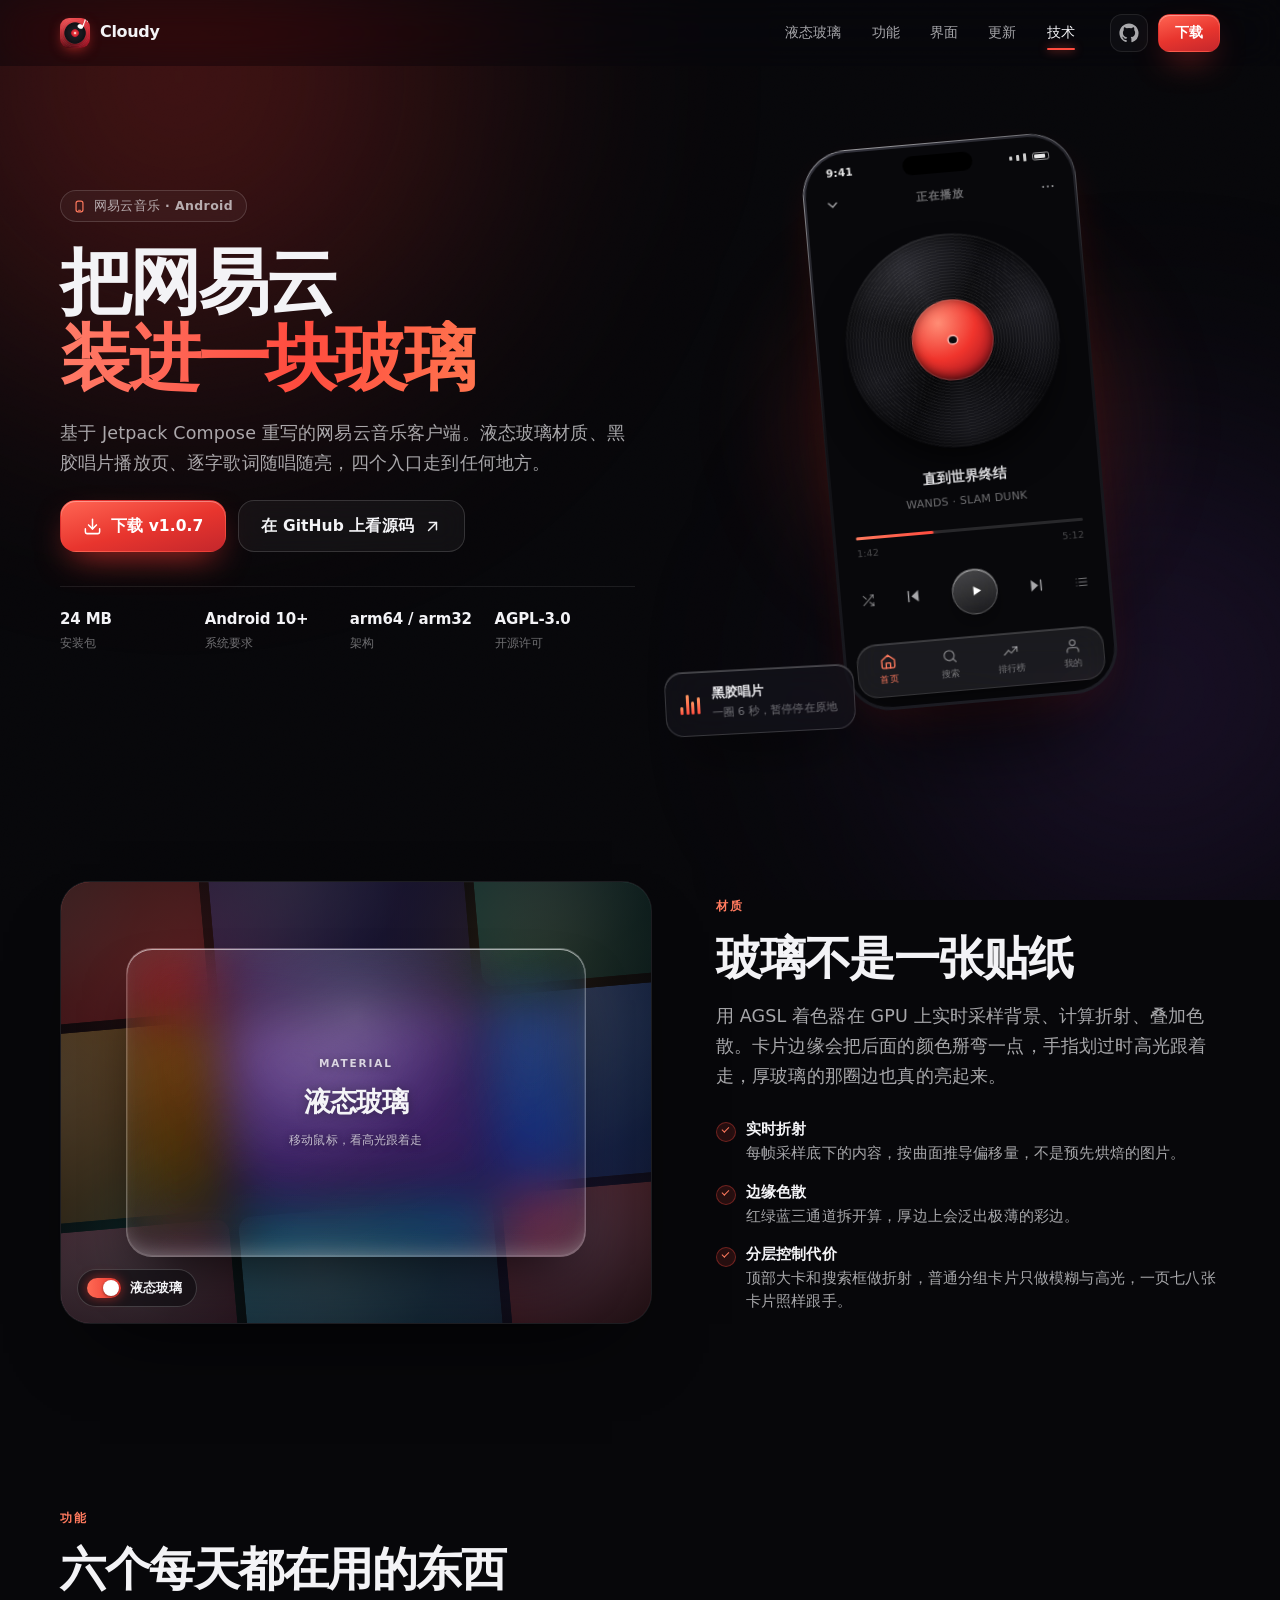
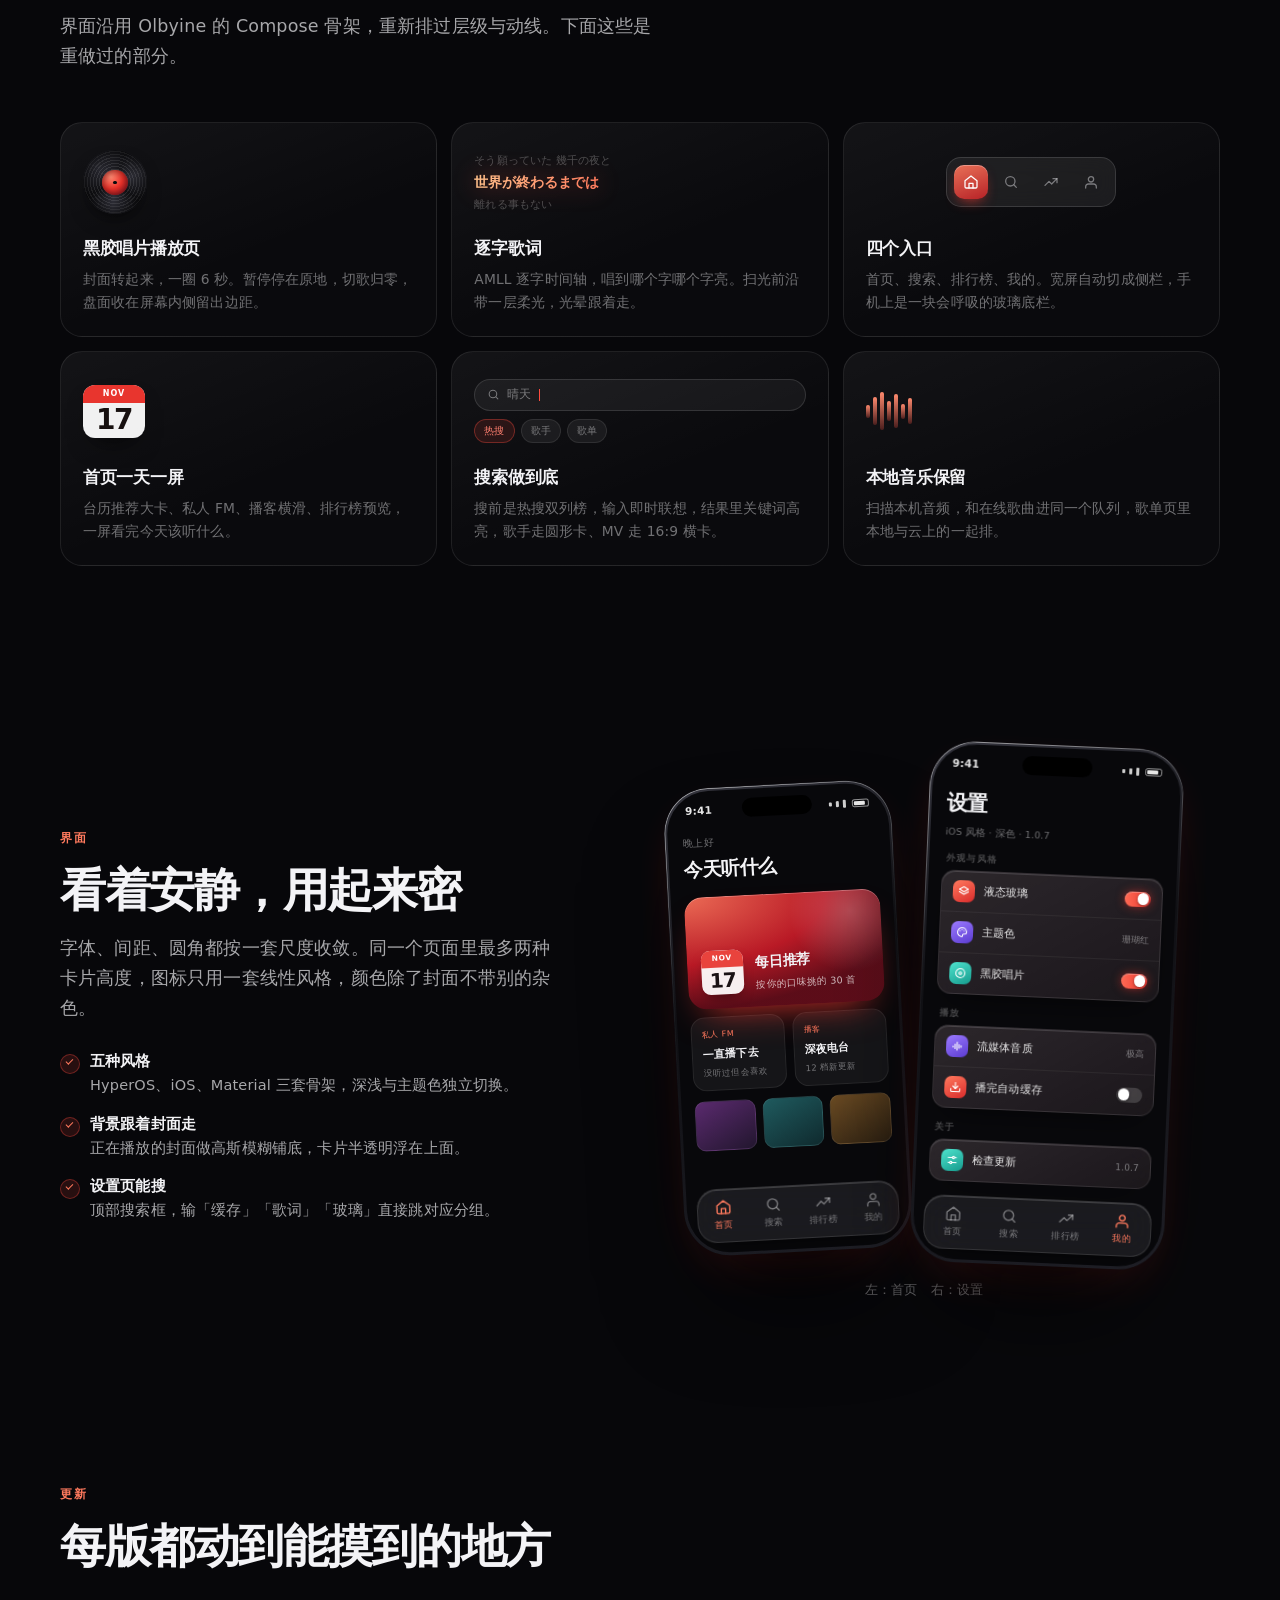
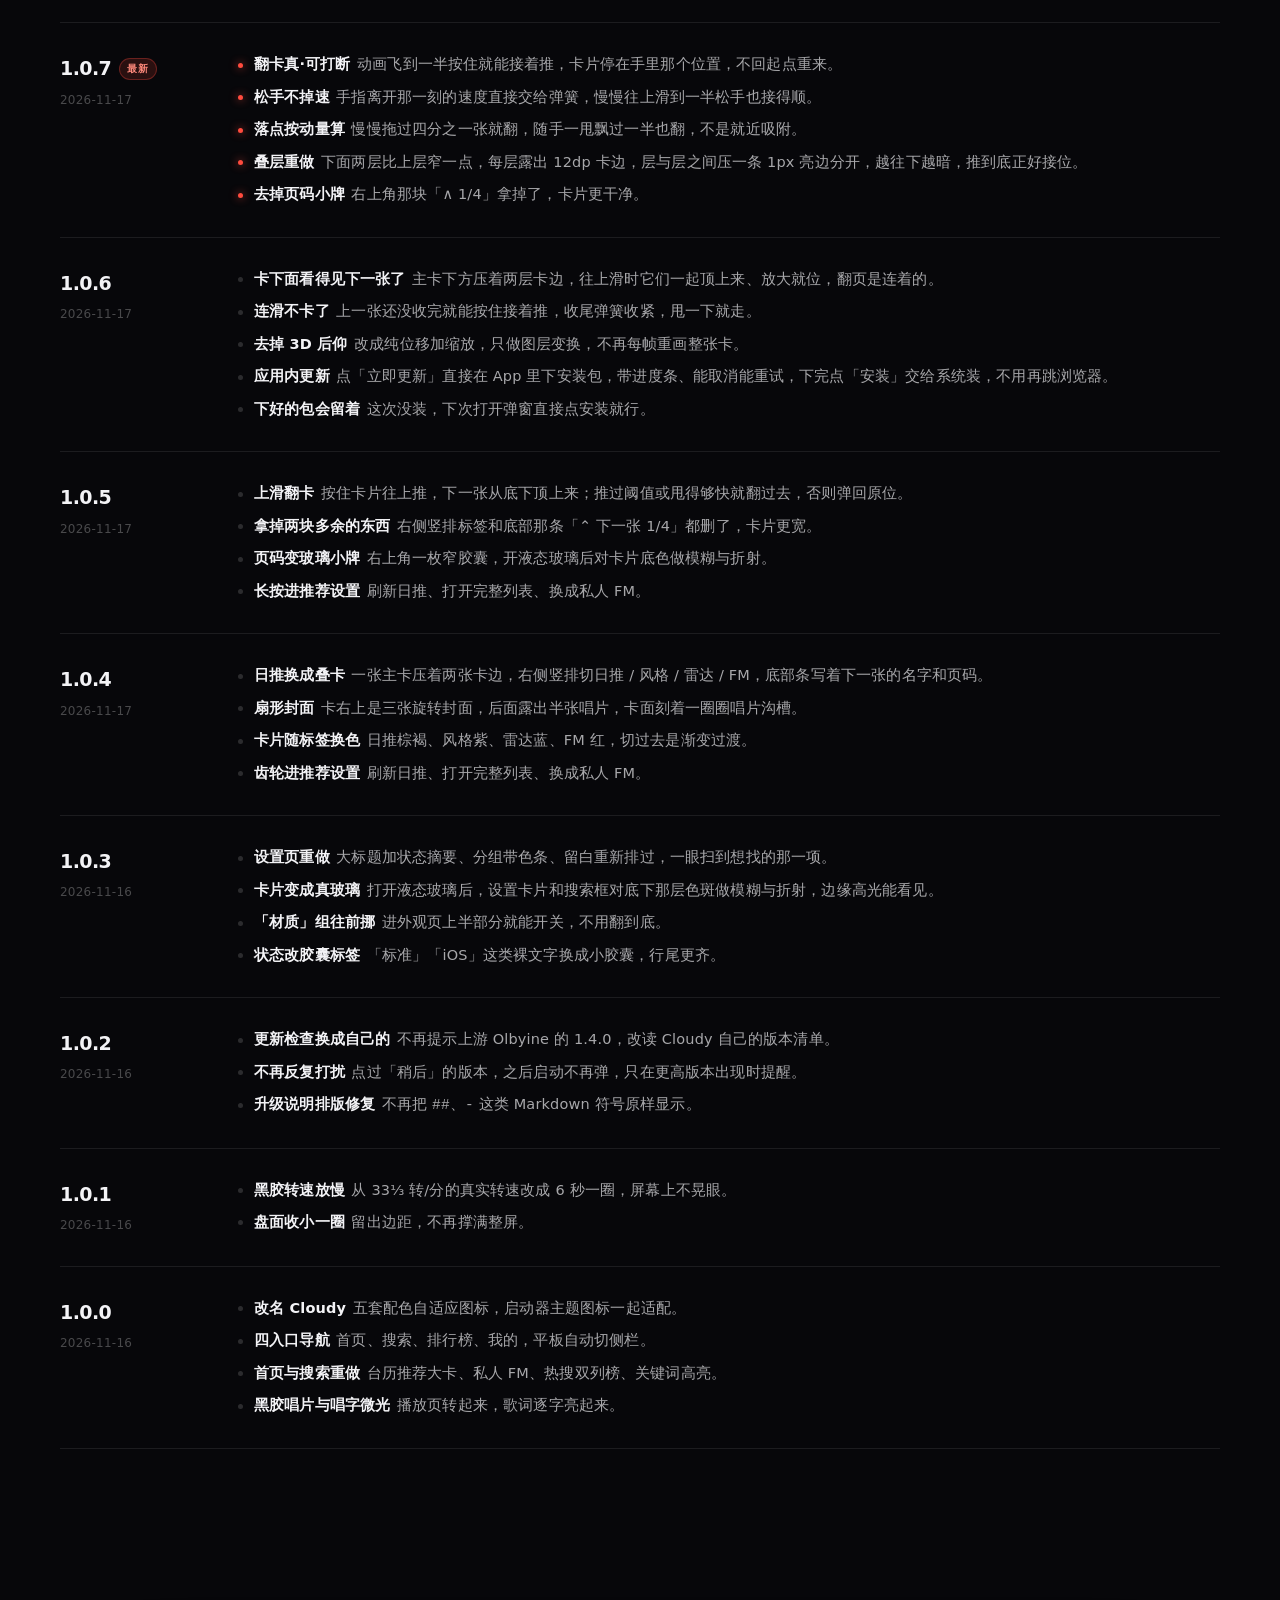
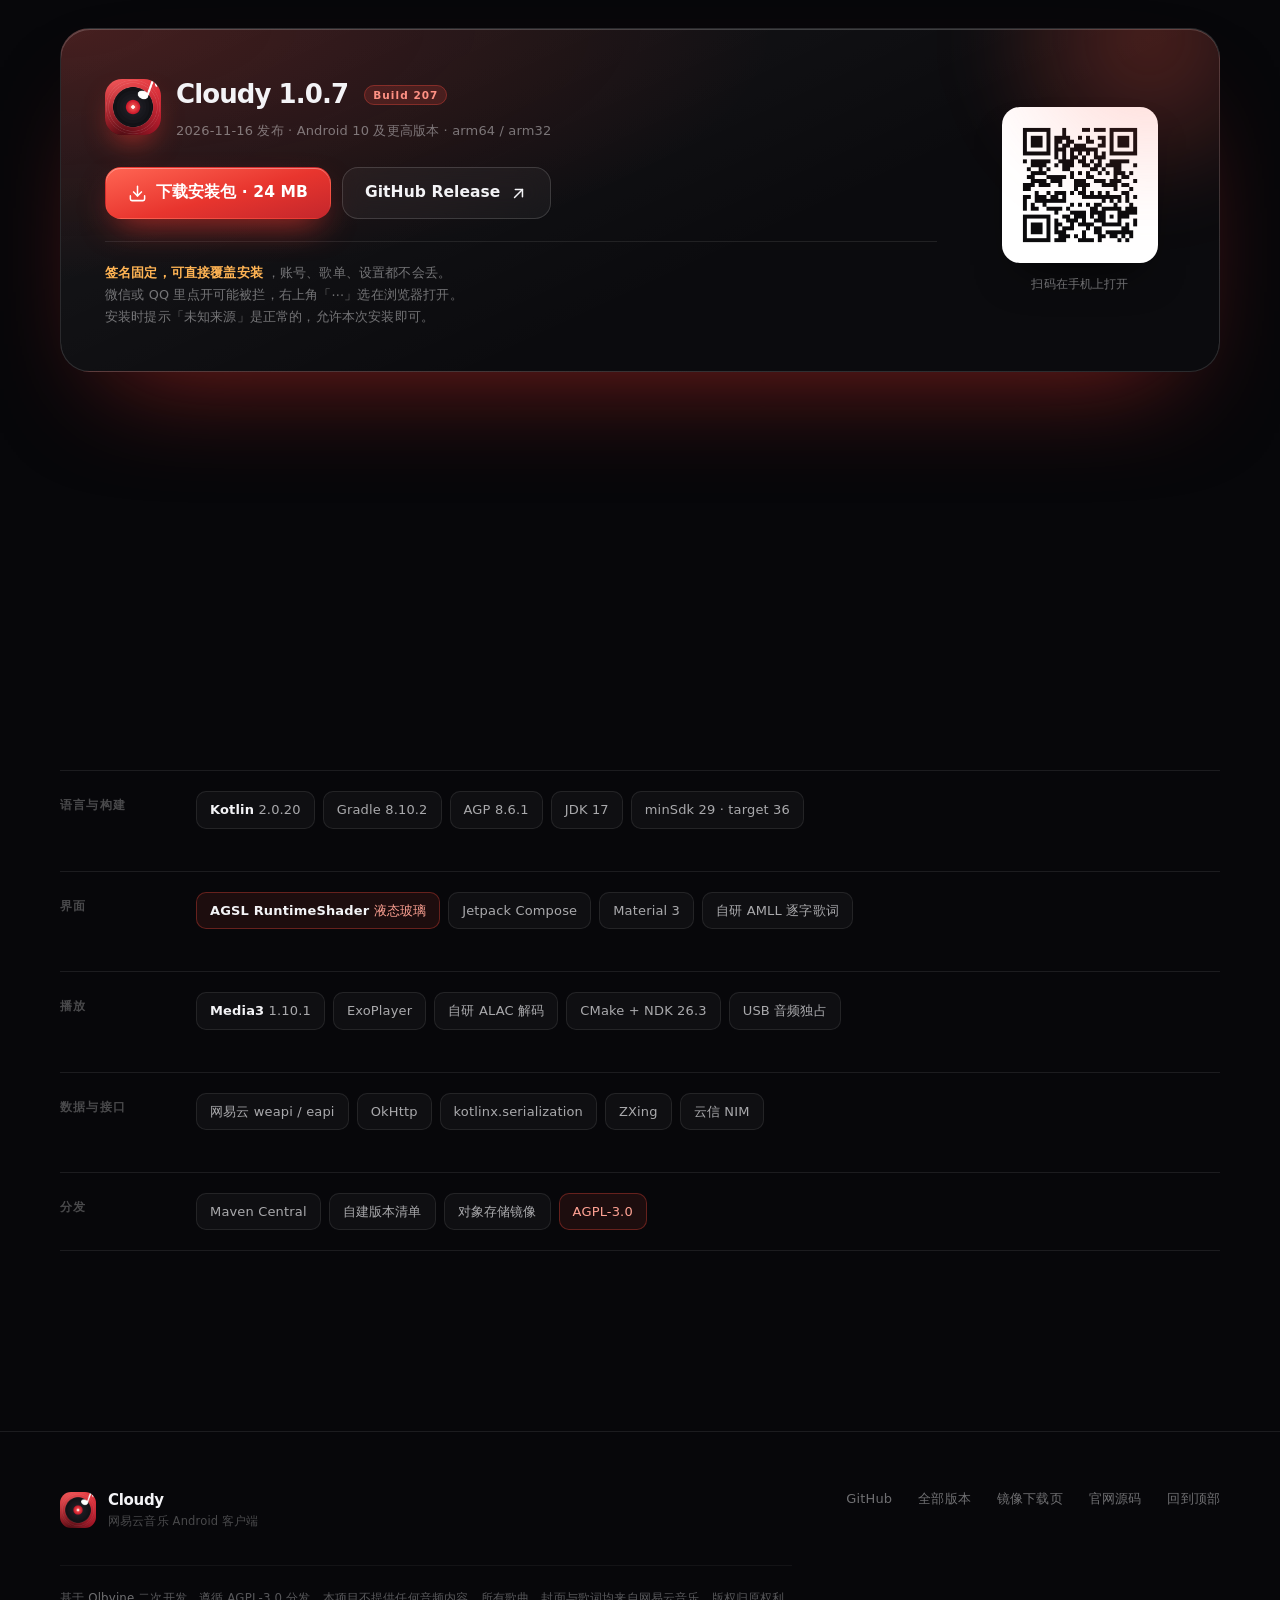
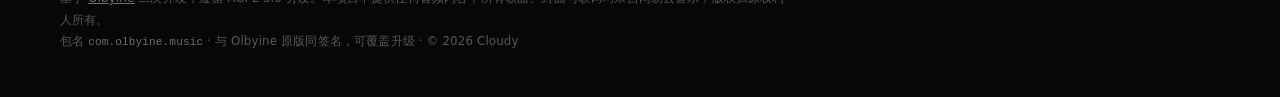
==== commit 7a65957f: "tune(deck): 卡边 12dp、下层收窄 .95/.90、发丝亮边分层、阴影收到 8dp" ====
--- a/website/index.html
+++ b/website/index.html
@@ -413,7 +413,7 @@
             <li><b>翻卡真·可打断</b>动画飞到一半按住就能接着推，卡片停在手里那个位置，不回起点重来。</li>
             <li><b>松手不掉速</b>手指离开那一刻的速度直接交给弹簧，慢慢往上滑到一半松手也接得顺。</li>
             <li><b>落点按动量算</b>慢慢拖过四分之一张就翻，随手一甩飘过一半也翻，不是就近吸附。</li>
-            <li><b>叠层重做</b>下面两层比上层窄一点，每层露出 10dp 卡边，越往下压得越暗，推到底正好接位。</li>
+            <li><b>叠层重做</b>下面两层比上层窄一点，每层露出 12dp 卡边，层与层之间压一条 1px 亮边分开，越往下越暗，推到底正好接位。</li>
             <li><b>去掉页码小牌</b>右上角那块「∧ 1/4」拿掉了，卡片更干净。</li>
           </ul>
         </div>
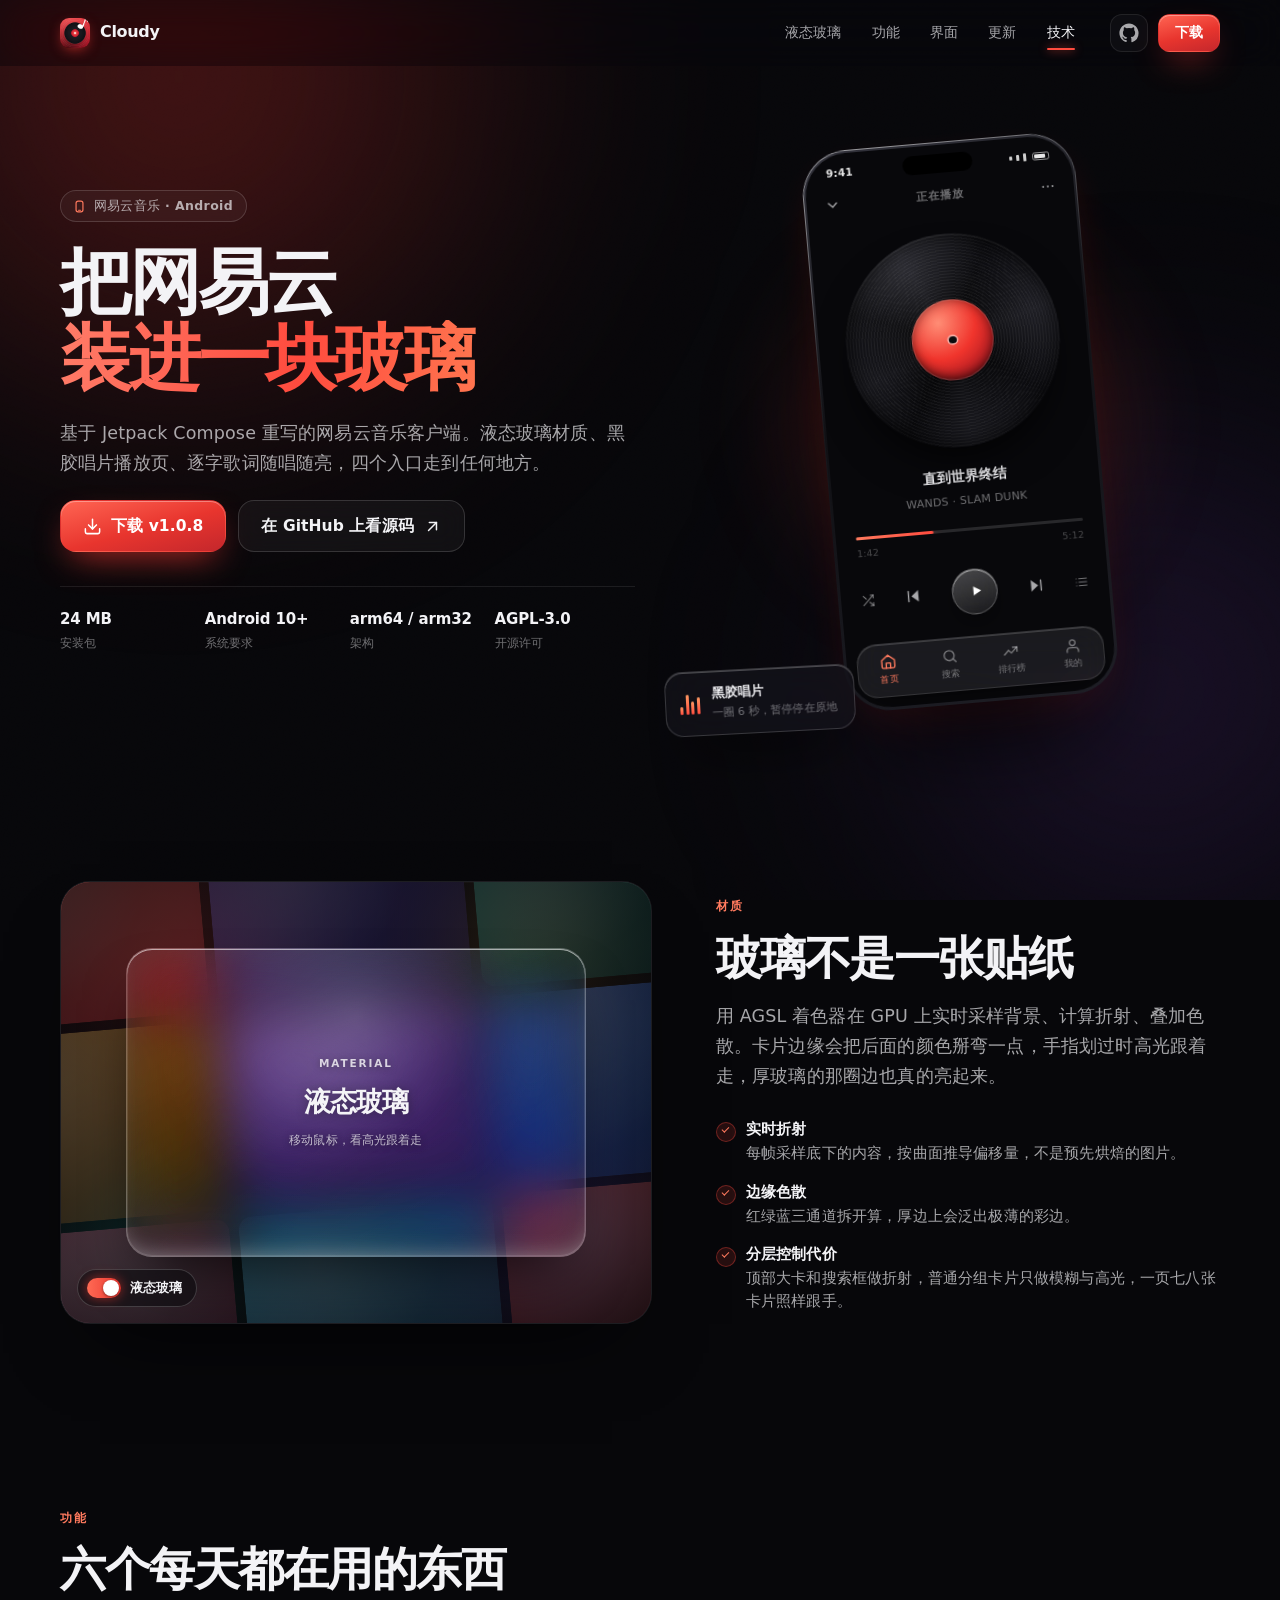
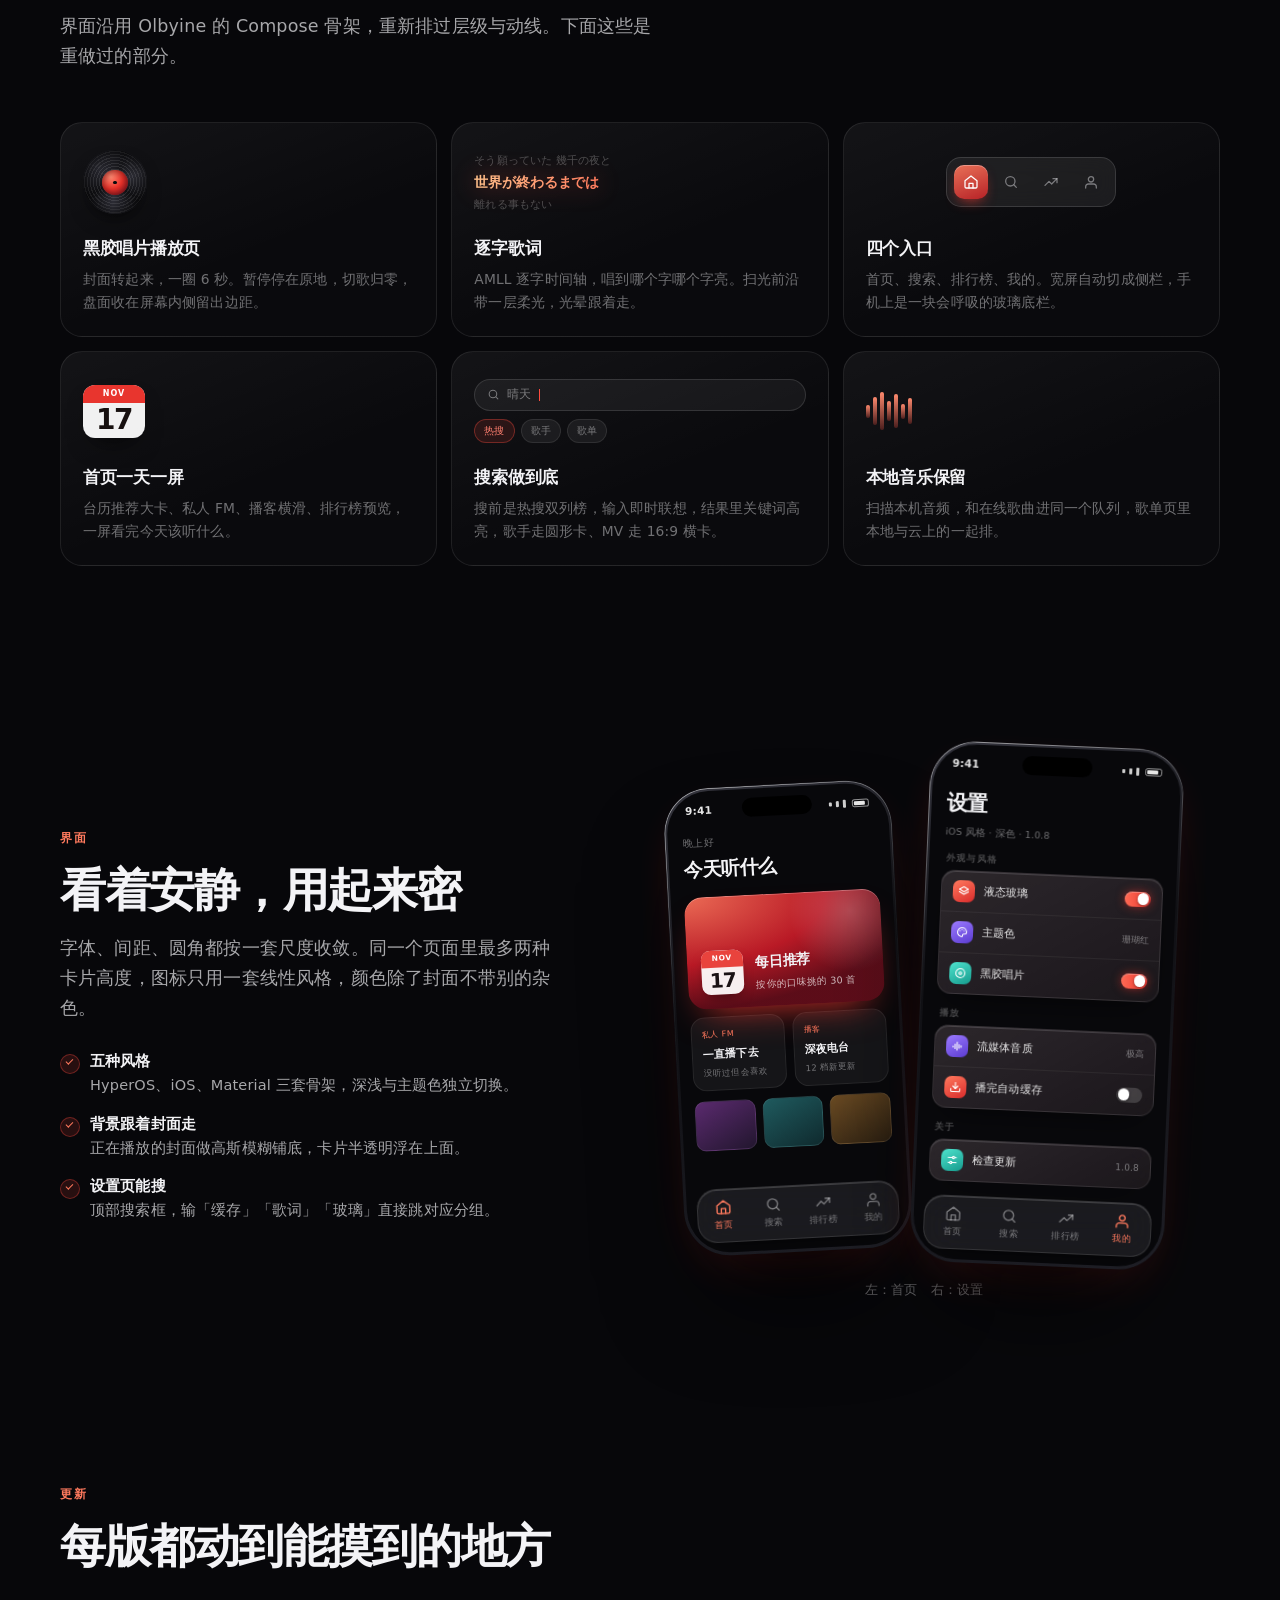
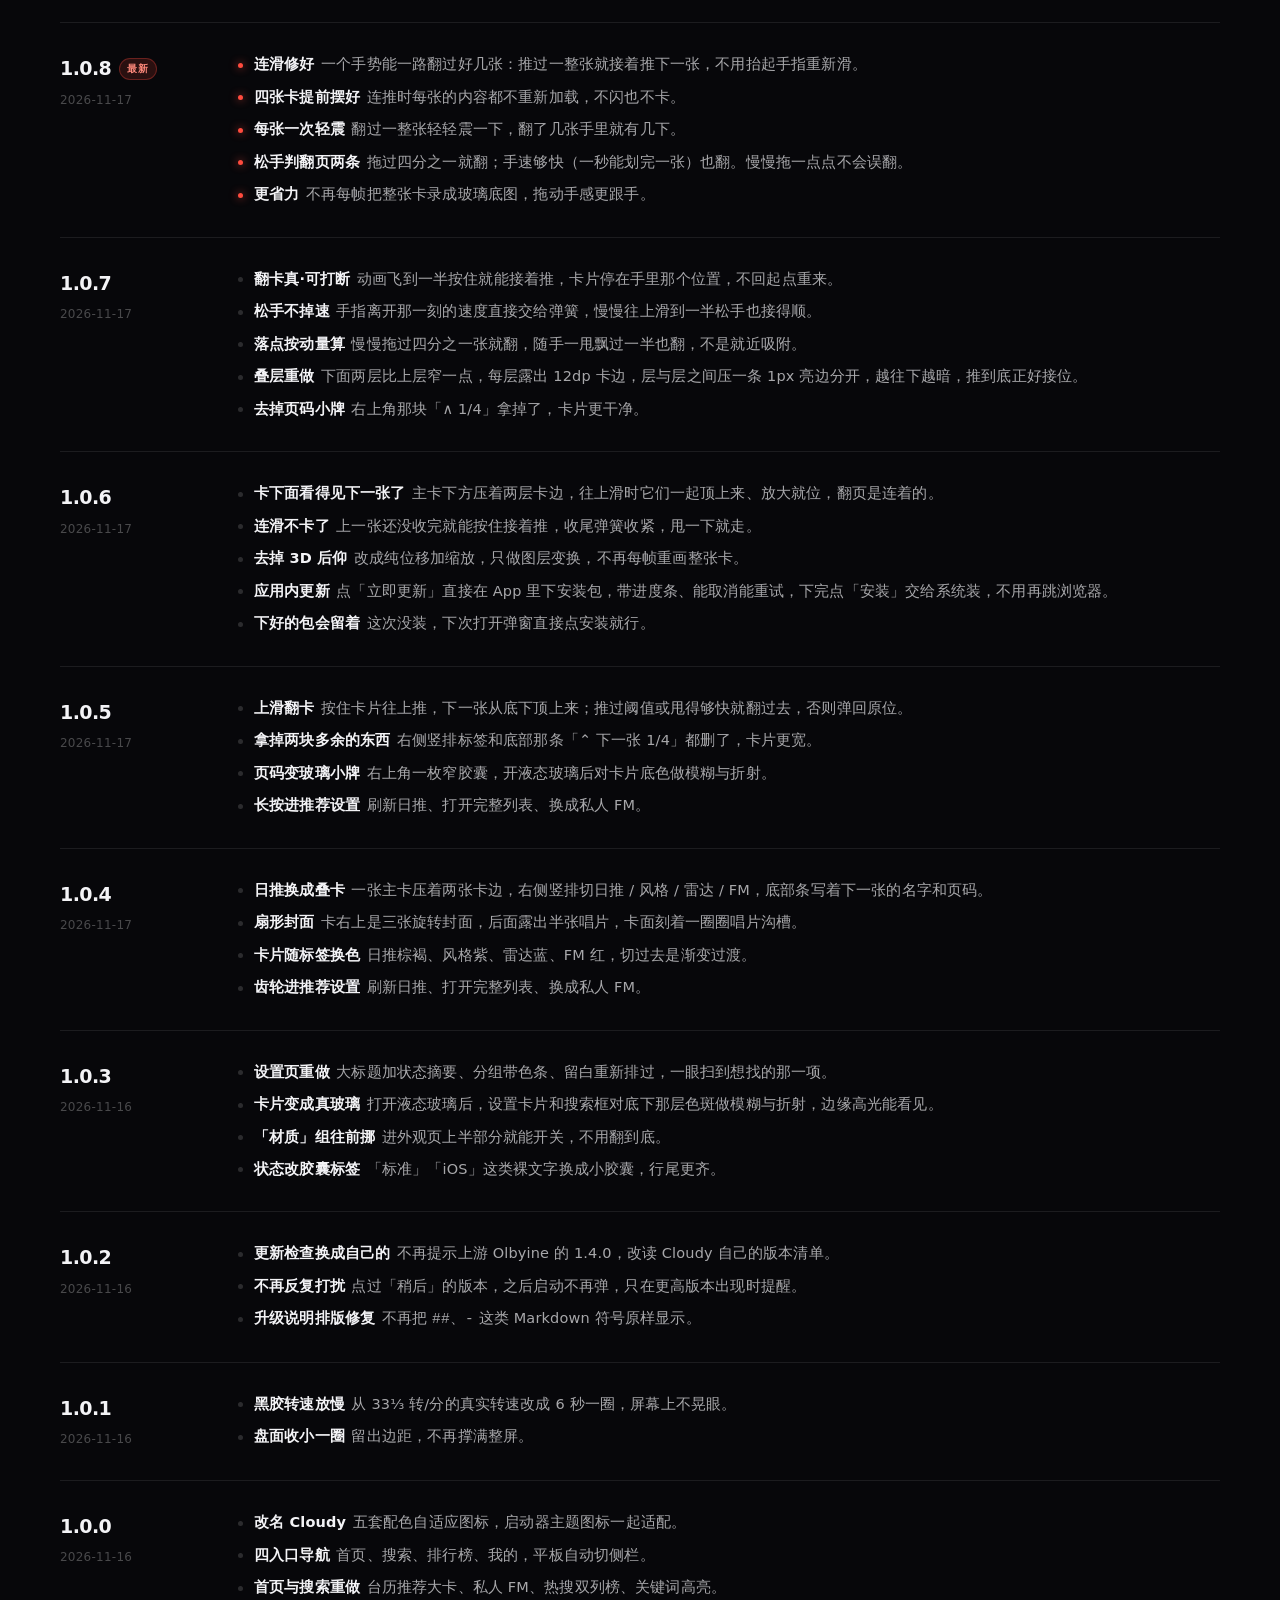
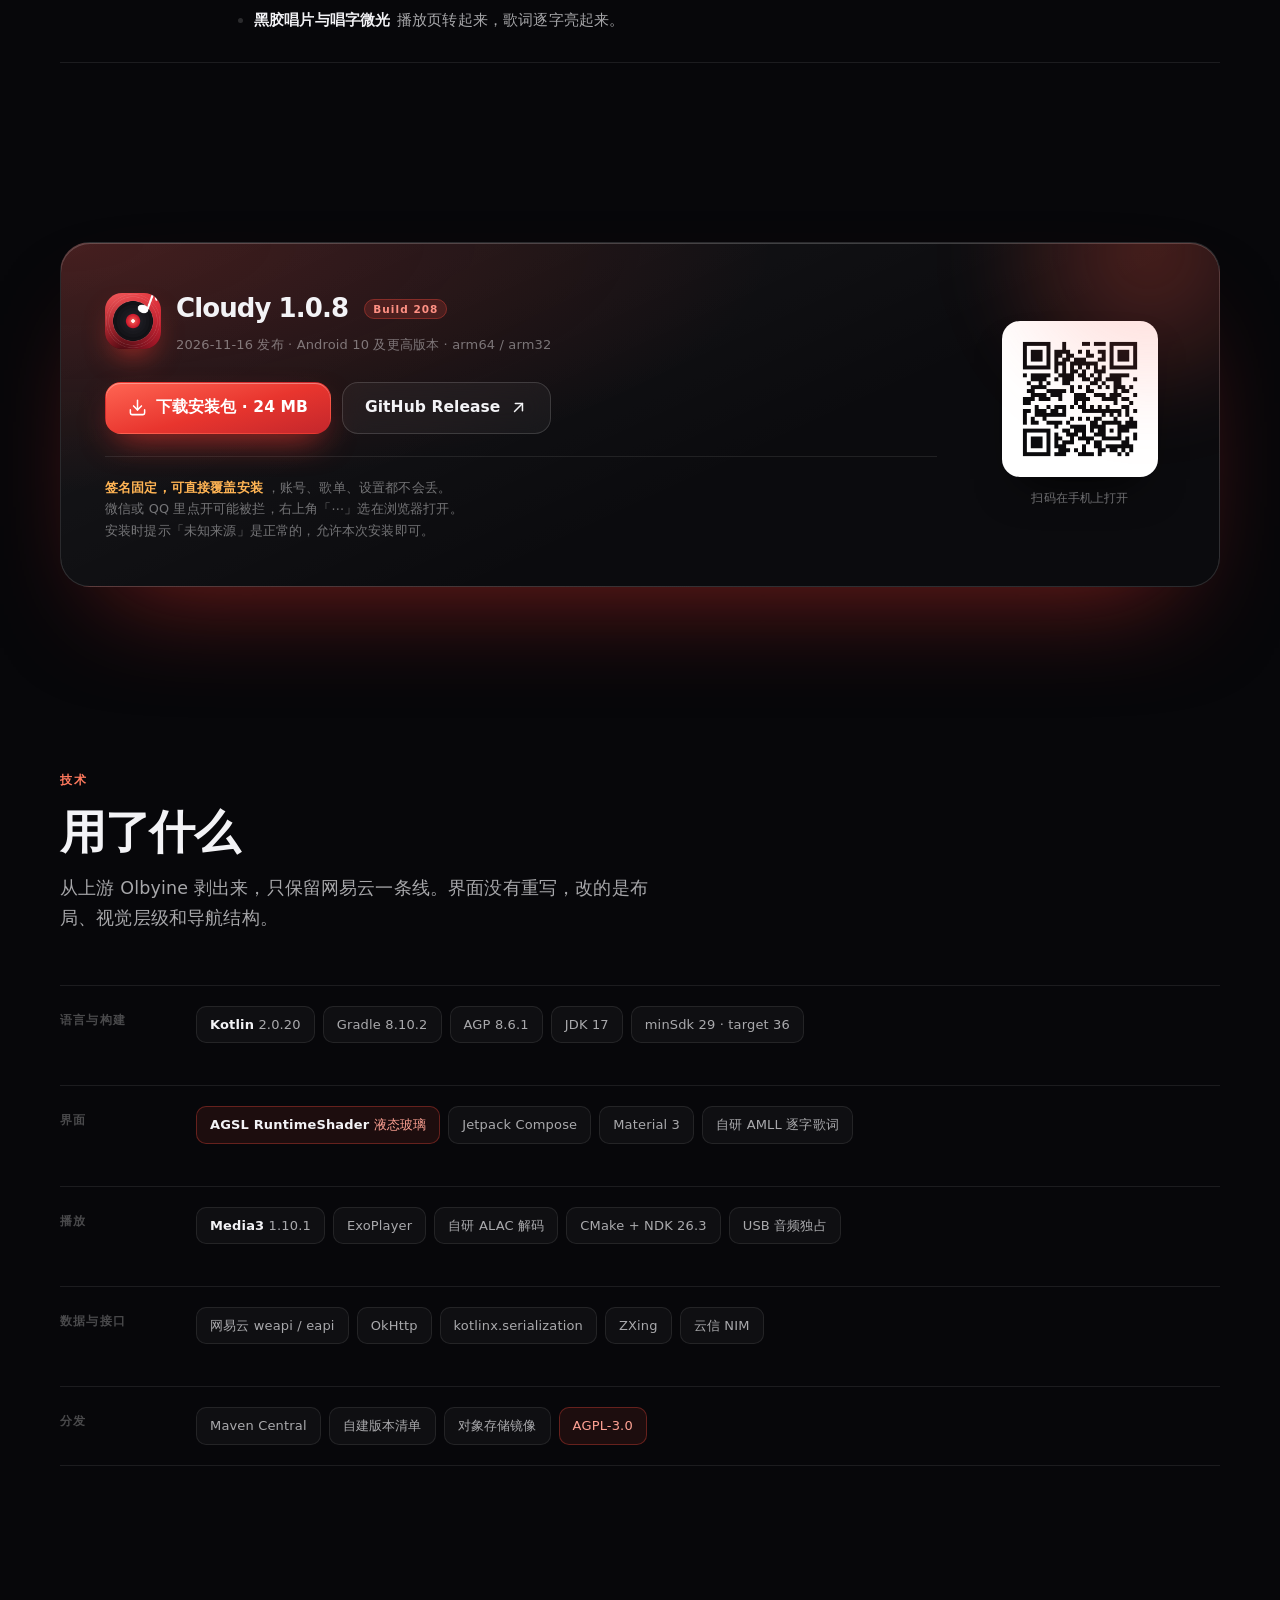
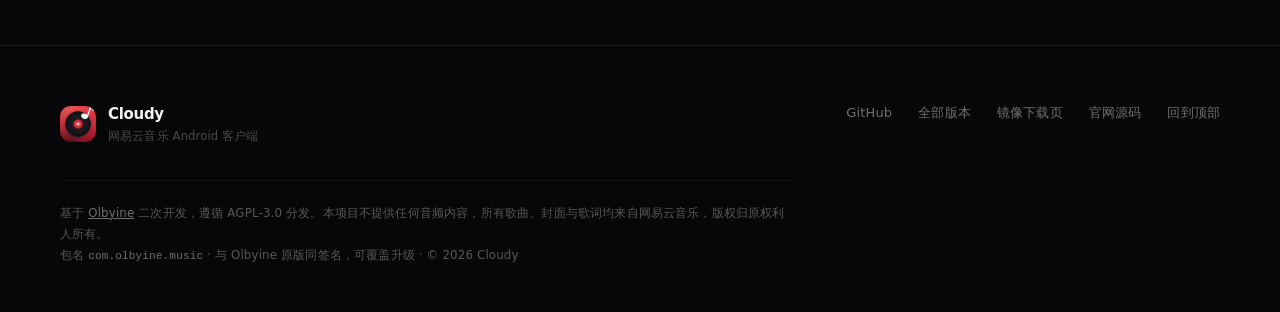
==== commit 1a7a236a: "feat(deck): 1.0.8 连滑——一个手势能连翻多张 - 位移不再夹在一张卡高内：travel 记全局行程，推过整张就由下一张接力，一路能推到底 - 四张卡同时摆好，槽位内容只跟 tab 走" ====
--- a/website/index.html
+++ b/website/index.html
@@ -129,7 +129,7 @@
       <div class="cta-row">
         <a class="btn btn-primary" href="#download">
           <svg class="i"><use href="#i-download"/></svg>
-          <span>下载 v<span data-ver>1.0.7</span></span>
+          <span>下载 v<span data-ver>1.0.8</span></span>
         </a>
         <a class="btn btn-ghost" href="https://github.com/hjphh11/cloudy-music" target="_blank" rel="noopener">
           在 GitHub 上看源码
@@ -359,7 +359,7 @@
             </div>
             <div class="set-head">
               <div class="set-title">设置</div>
-              <div class="set-sub">iOS 风格 · 深色 · 1.0.7</div>
+              <div class="set-sub">iOS 风格 · 深色 · 1.0.8</div>
             </div>
             <div class="set-group">
               <div class="set-label">外观与风格</div>
@@ -379,7 +379,7 @@
             <div class="set-group">
               <div class="set-label">关于</div>
               <div class="set-card">
-                <div class="set-row"><span class="ico t"><svg class="i"><use href="#i-sliders"/></svg></span><span>检查更新</span><u>1.0.7</u></div>
+                <div class="set-row"><span class="ico t"><svg class="i"><use href="#i-sliders"/></svg></span><span>检查更新</span><u>1.0.8</u></div>
               </div>
             </div>
             <div class="dock">
@@ -405,7 +405,23 @@
     <div class="log">
       <div class="log-item latest reveal">
         <div class="log-meta">
-          <div class="log-ver">1.0.7 <em>最新</em></div>
+          <div class="log-ver">1.0.8 <em>最新</em></div>
+          <span class="log-date">2026-11-17</span>
+        </div>
+        <div class="log-body">
+          <ul>
+            <li><b>连滑修好</b>一个手势能一路翻过好几张：推过一整张就接着推下一张，不用抬起手指重新滑。</li>
+            <li><b>四张卡提前摆好</b>连推时每张的内容都不重新加载，不闪也不卡。</li>
+            <li><b>每张一次轻震</b>翻过一整张轻轻震一下，翻了几张手里就有几下。</li>
+            <li><b>松手判翻页两条</b>拖过四分之一就翻；手速够快（一秒能划完一张）也翻。慢慢拖一点点不会误翻。</li>
+            <li><b>更省力</b>不再每帧把整张卡录成玻璃底图，拖动手感更跟手。</li>
+          </ul>
+        </div>
+      </div>
+
+      <div class="log-item reveal">
+        <div class="log-meta">
+          <div class="log-ver">1.0.7</div>
           <span class="log-date">2026-11-17</span>
         </div>
         <div class="log-body">
@@ -531,12 +547,12 @@
         <div class="dl-head">
           <img src="assets/icon-192.png" alt="Cloudy" width="56" height="56">
           <div>
-            <div class="dl-ver">Cloudy <span data-ver>1.0.7</span> <em>Build <span data-build>207</span></em></div>
+            <div class="dl-ver">Cloudy <span data-ver>1.0.8</span> <em>Build <span data-build>208</span></em></div>
             <div class="dl-meta"><span data-date>2026-11-16</span> 发布 · Android 10 及更高版本 · arm64 / arm32</div>
           </div>
         </div>
         <div class="dl-actions">
-          <a class="btn btn-primary" id="dlApk" href="https://cn-nb1.rains3.com/qingwu/cloudy/cloudy-1.0.7-release.apk" rel="noopener">
+          <a class="btn btn-primary" id="dlApk" href="https://cn-nb1.rains3.com/qingwu/cloudy/cloudy-1.0.8-release.apk" rel="noopener">
             <svg class="i"><use href="#i-download"/></svg>
             下载安装包 · 24 MB
           </a>
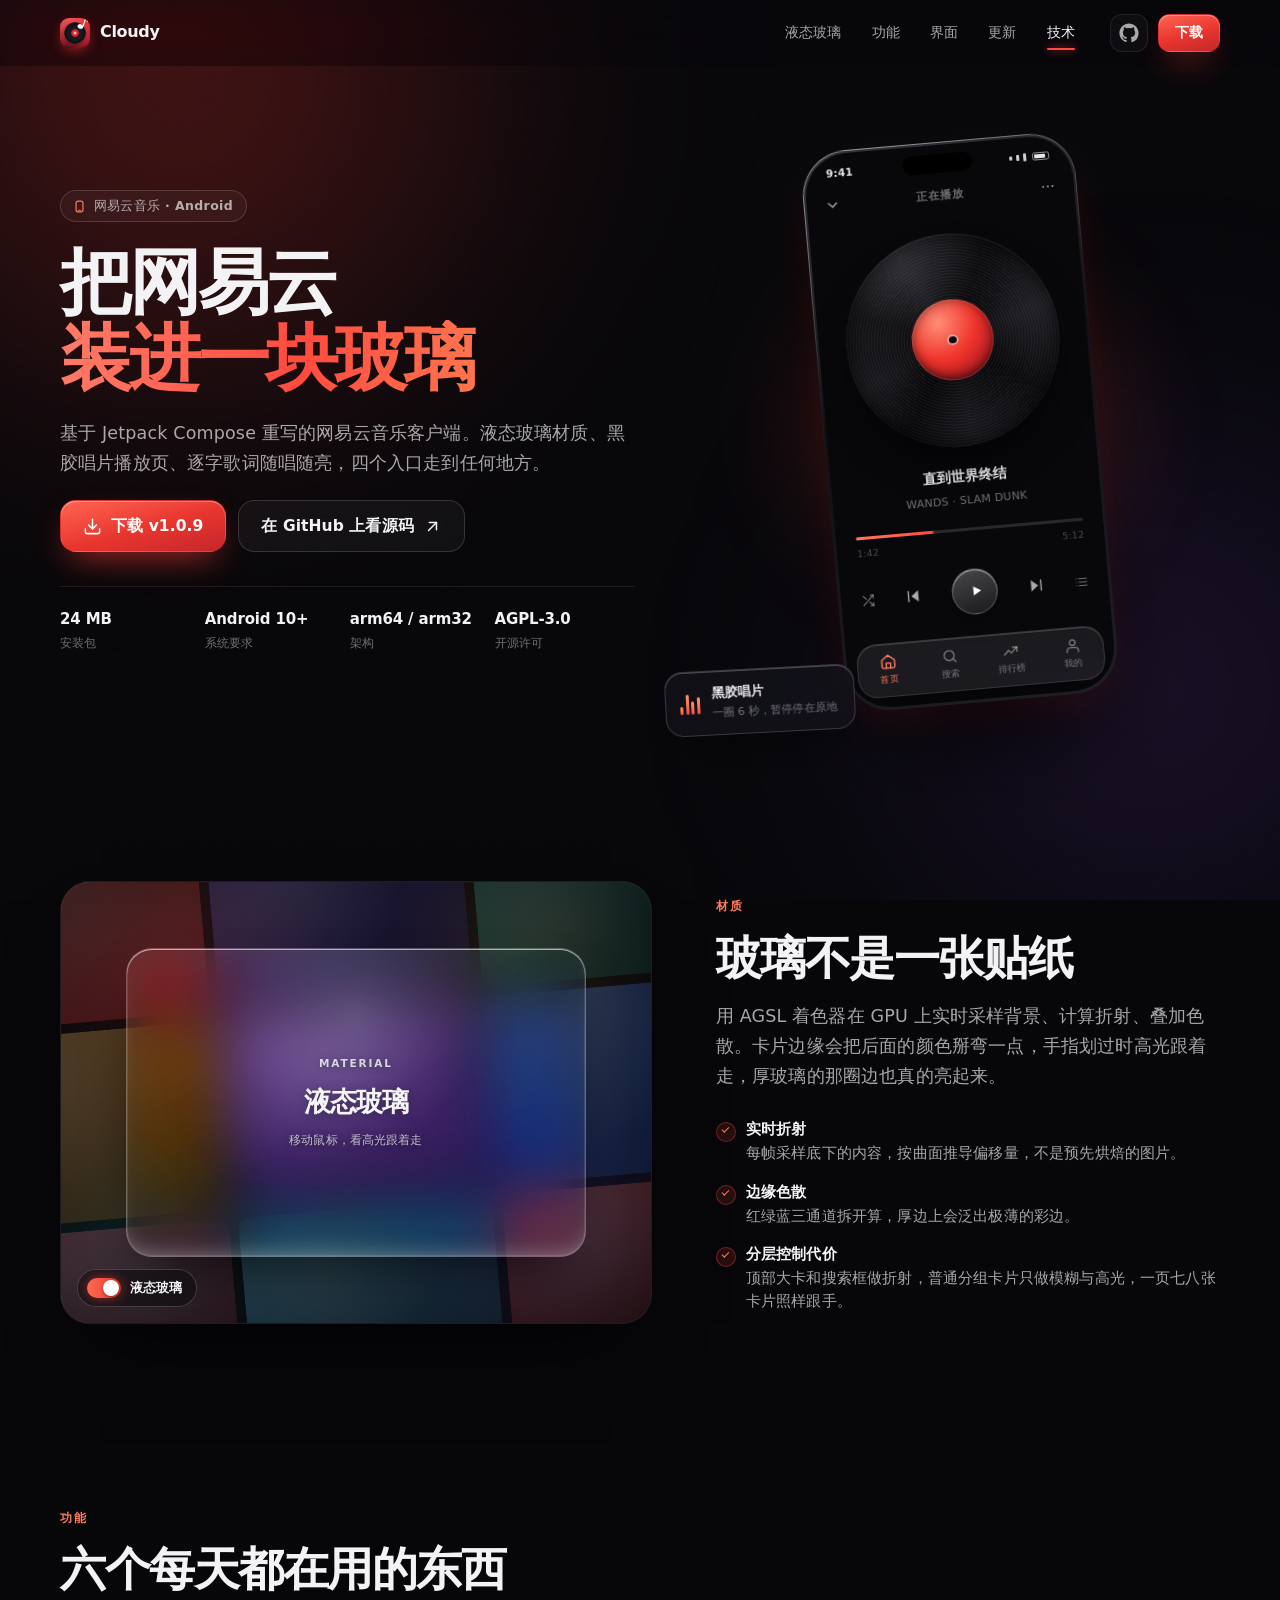
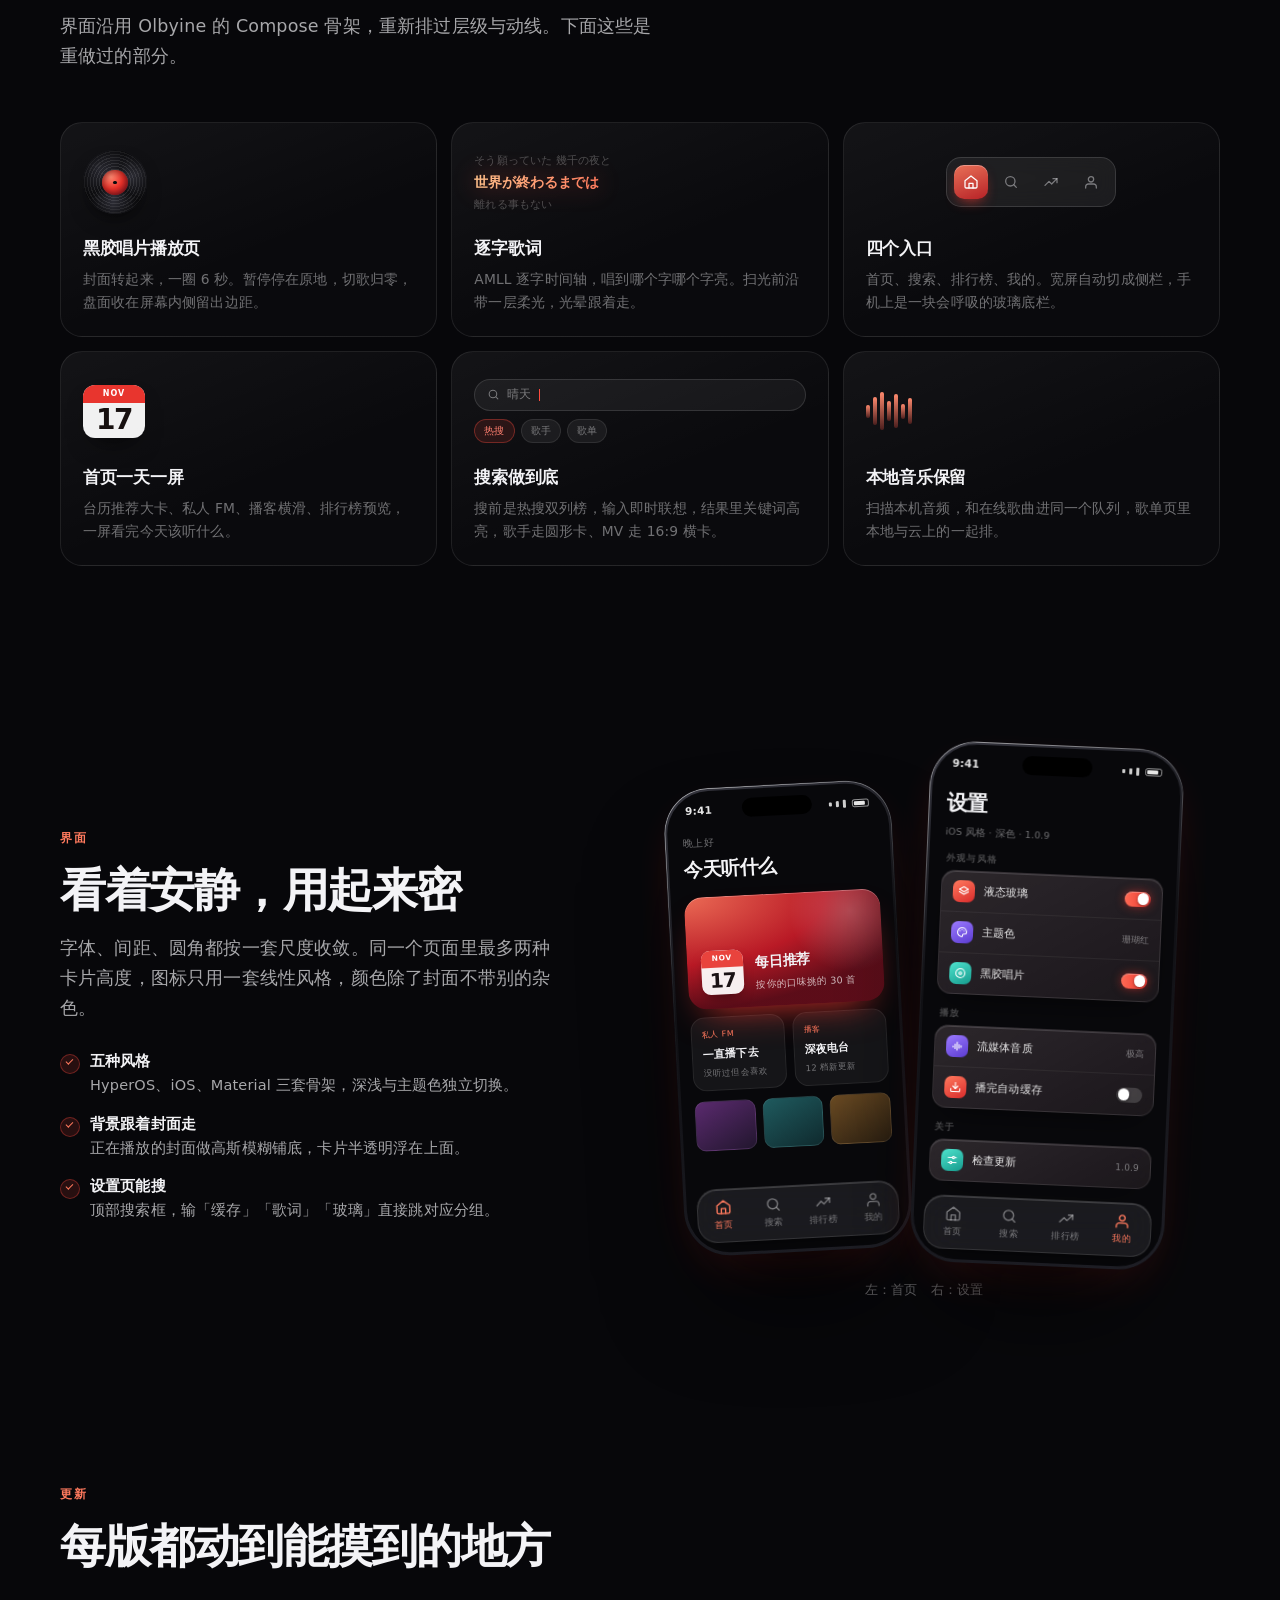
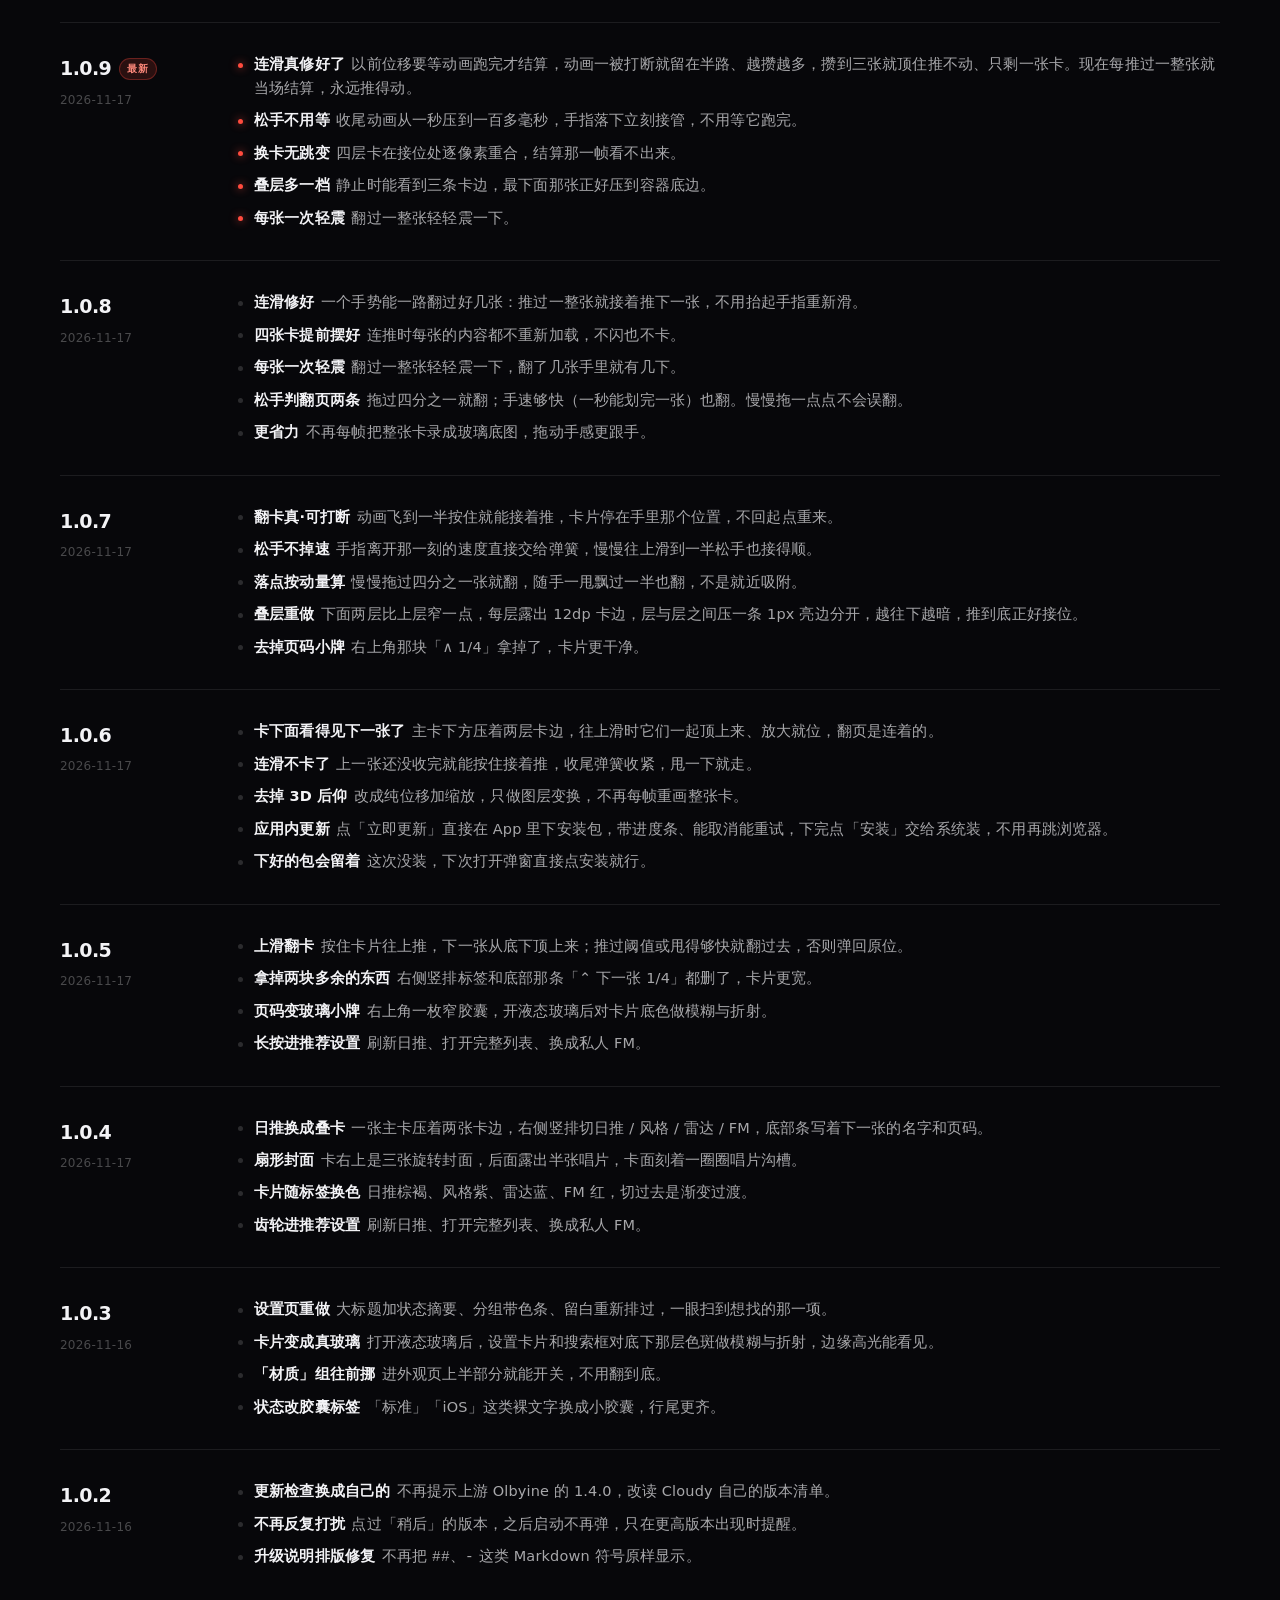
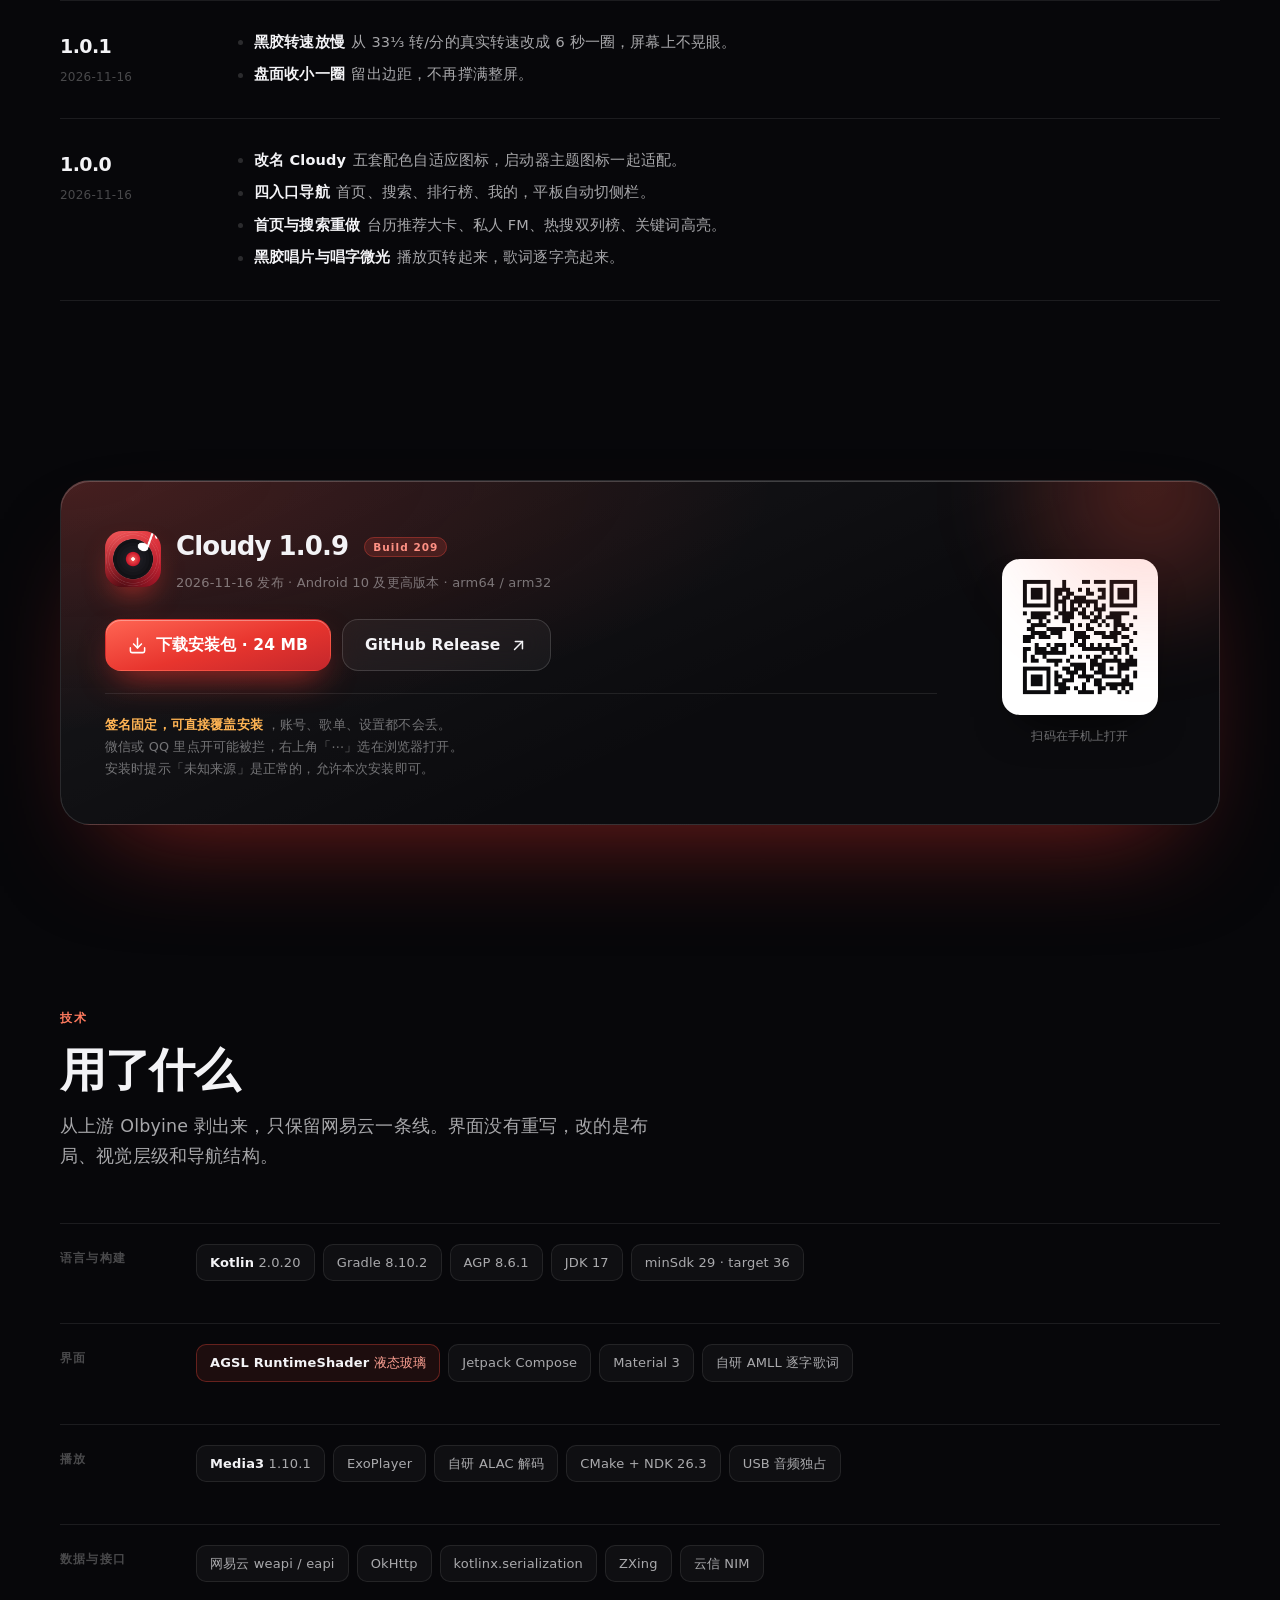
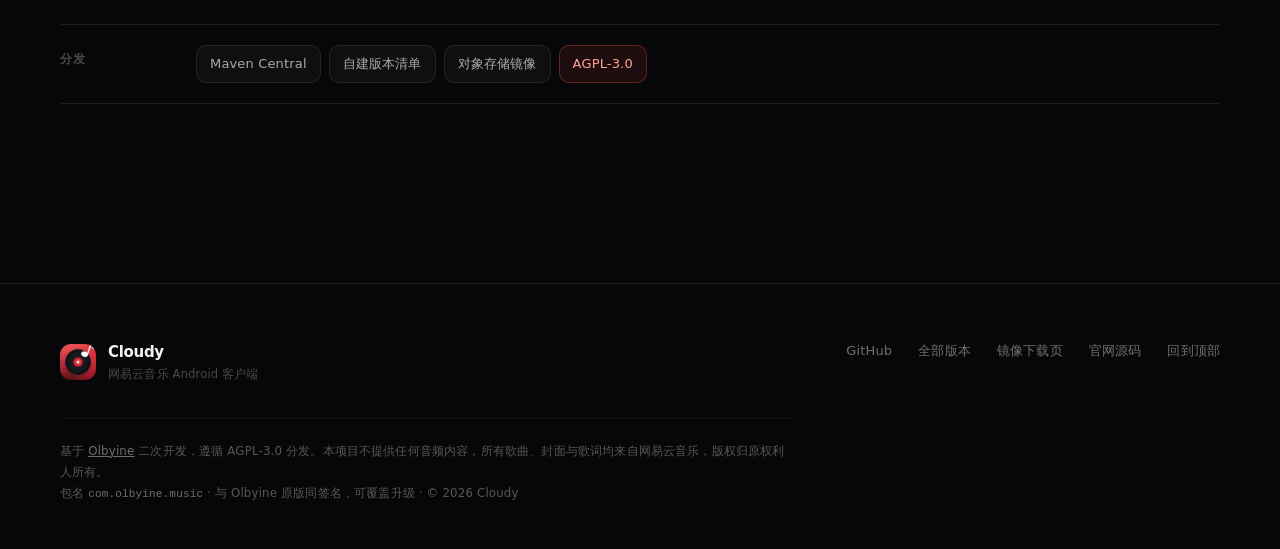
==== commit ab54d93f: "fix(deck): 1.0.9 连滑根因——位移改为「越过整张即结算」，不再等动画 根因：位移只在 settle 动画跑完那一刻才 commit。动画被下一次触摸打断时位移留在半路， 连滑几次就累积" ====
--- a/website/index.html
+++ b/website/index.html
@@ -129,7 +129,7 @@
       <div class="cta-row">
         <a class="btn btn-primary" href="#download">
           <svg class="i"><use href="#i-download"/></svg>
-          <span>下载 v<span data-ver>1.0.8</span></span>
+          <span>下载 v<span data-ver>1.0.9</span></span>
         </a>
         <a class="btn btn-ghost" href="https://github.com/hjphh11/cloudy-music" target="_blank" rel="noopener">
           在 GitHub 上看源码
@@ -359,7 +359,7 @@
             </div>
             <div class="set-head">
               <div class="set-title">设置</div>
-              <div class="set-sub">iOS 风格 · 深色 · 1.0.8</div>
+              <div class="set-sub">iOS 风格 · 深色 · 1.0.9</div>
             </div>
             <div class="set-group">
               <div class="set-label">外观与风格</div>
@@ -379,7 +379,7 @@
             <div class="set-group">
               <div class="set-label">关于</div>
               <div class="set-card">
-                <div class="set-row"><span class="ico t"><svg class="i"><use href="#i-sliders"/></svg></span><span>检查更新</span><u>1.0.8</u></div>
+                <div class="set-row"><span class="ico t"><svg class="i"><use href="#i-sliders"/></svg></span><span>检查更新</span><u>1.0.9</u></div>
               </div>
             </div>
             <div class="dock">
@@ -405,7 +405,23 @@
     <div class="log">
       <div class="log-item latest reveal">
         <div class="log-meta">
-          <div class="log-ver">1.0.8 <em>最新</em></div>
+          <div class="log-ver">1.0.9 <em>最新</em></div>
+          <span class="log-date">2026-11-17</span>
+        </div>
+        <div class="log-body">
+          <ul>
+            <li><b>连滑真修好了</b>以前位移要等动画跑完才结算，动画一被打断就留在半路、越攒越多，攒到三张就顶住推不动、只剩一张卡。现在每推过一整张就当场结算，永远推得动。</li>
+            <li><b>松手不用等</b>收尾动画从一秒压到一百多毫秒，手指落下立刻接管，不用等它跑完。</li>
+            <li><b>换卡无跳变</b>四层卡在接位处逐像素重合，结算那一帧看不出来。</li>
+            <li><b>叠层多一档</b>静止时能看到三条卡边，最下面那张正好压到容器底边。</li>
+            <li><b>每张一次轻震</b>翻过一整张轻轻震一下。</li>
+          </ul>
+        </div>
+      </div>
+
+      <div class="log-item reveal">
+        <div class="log-meta">
+          <div class="log-ver">1.0.8</div>
           <span class="log-date">2026-11-17</span>
         </div>
         <div class="log-body">
@@ -547,12 +563,12 @@
         <div class="dl-head">
           <img src="assets/icon-192.png" alt="Cloudy" width="56" height="56">
           <div>
-            <div class="dl-ver">Cloudy <span data-ver>1.0.8</span> <em>Build <span data-build>208</span></em></div>
+            <div class="dl-ver">Cloudy <span data-ver>1.0.9</span> <em>Build <span data-build>209</span></em></div>
             <div class="dl-meta"><span data-date>2026-11-16</span> 发布 · Android 10 及更高版本 · arm64 / arm32</div>
           </div>
         </div>
         <div class="dl-actions">
-          <a class="btn btn-primary" id="dlApk" href="https://cn-nb1.rains3.com/qingwu/cloudy/cloudy-1.0.8-release.apk" rel="noopener">
+          <a class="btn btn-primary" id="dlApk" href="https://cn-nb1.rains3.com/qingwu/cloudy/cloudy-1.0.9-release.apk" rel="noopener">
             <svg class="i"><use href="#i-download"/></svg>
             下载安装包 · 24 MB
           </a>
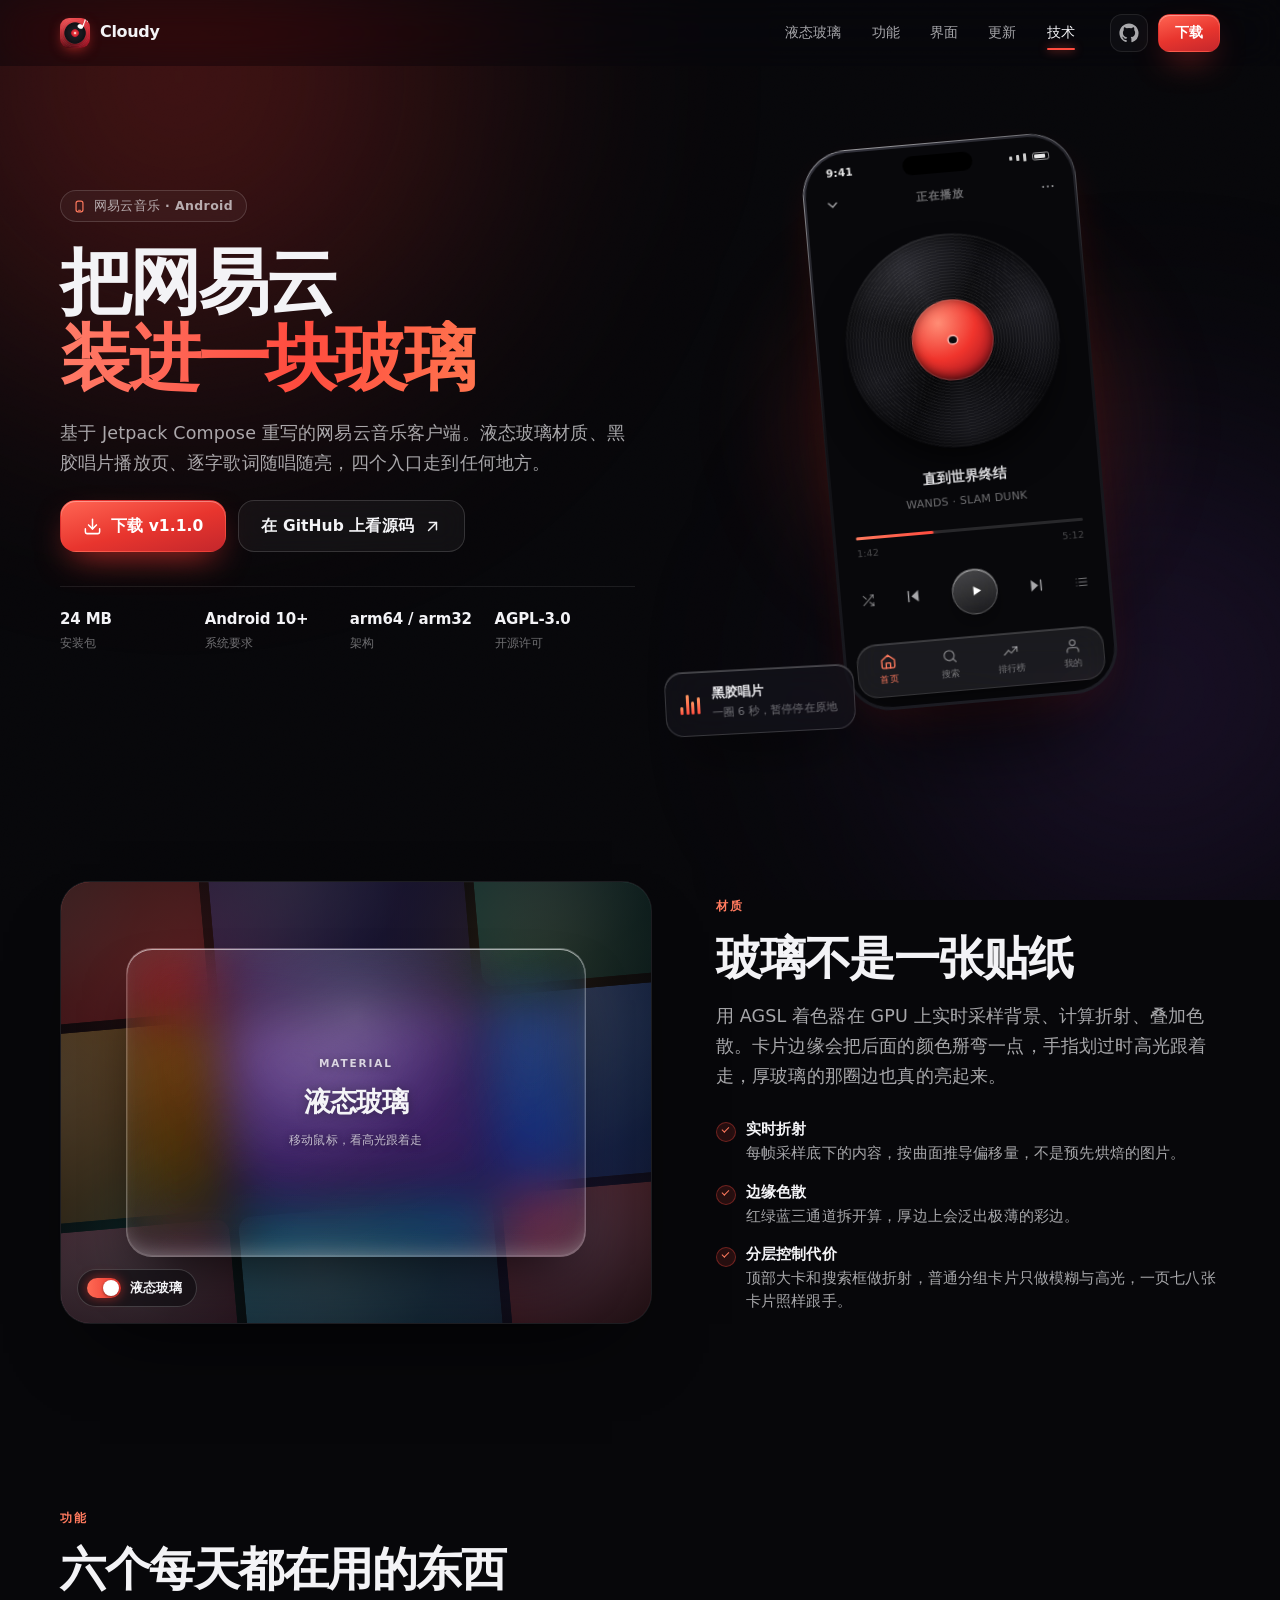
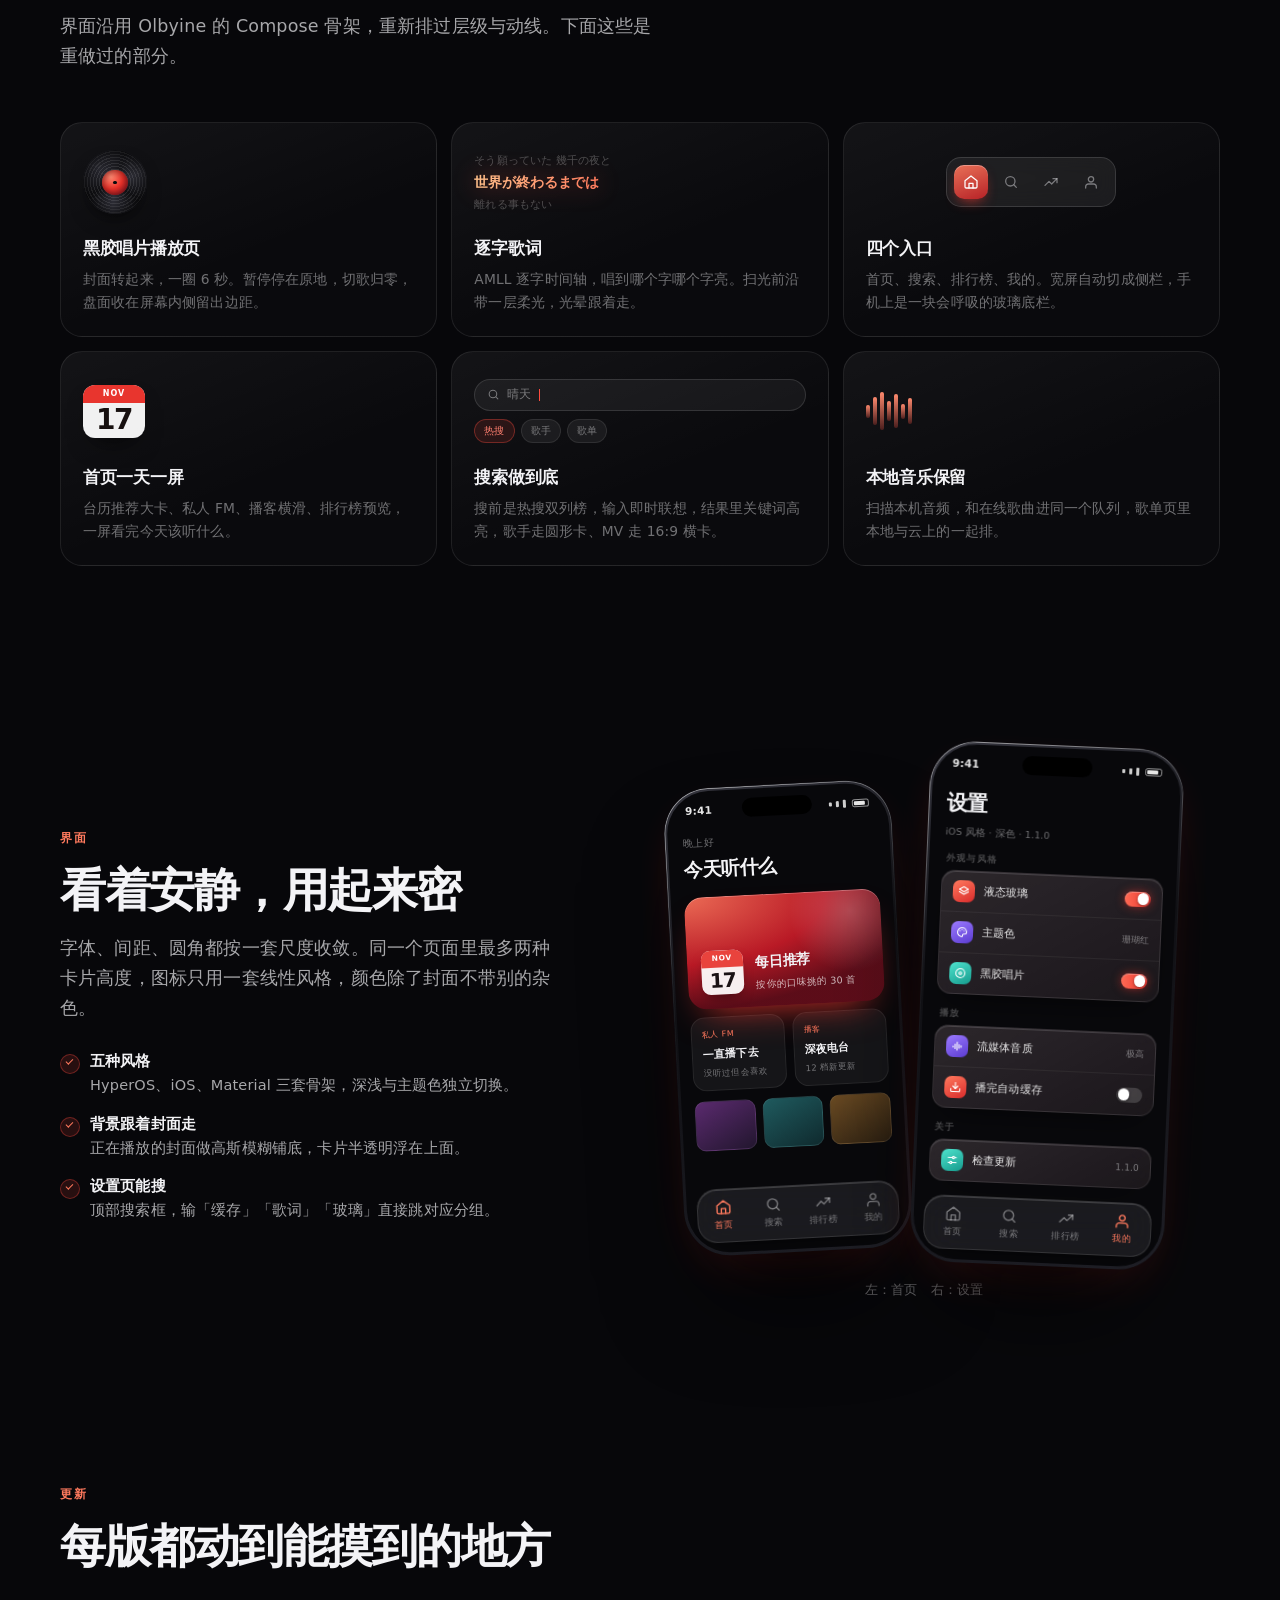
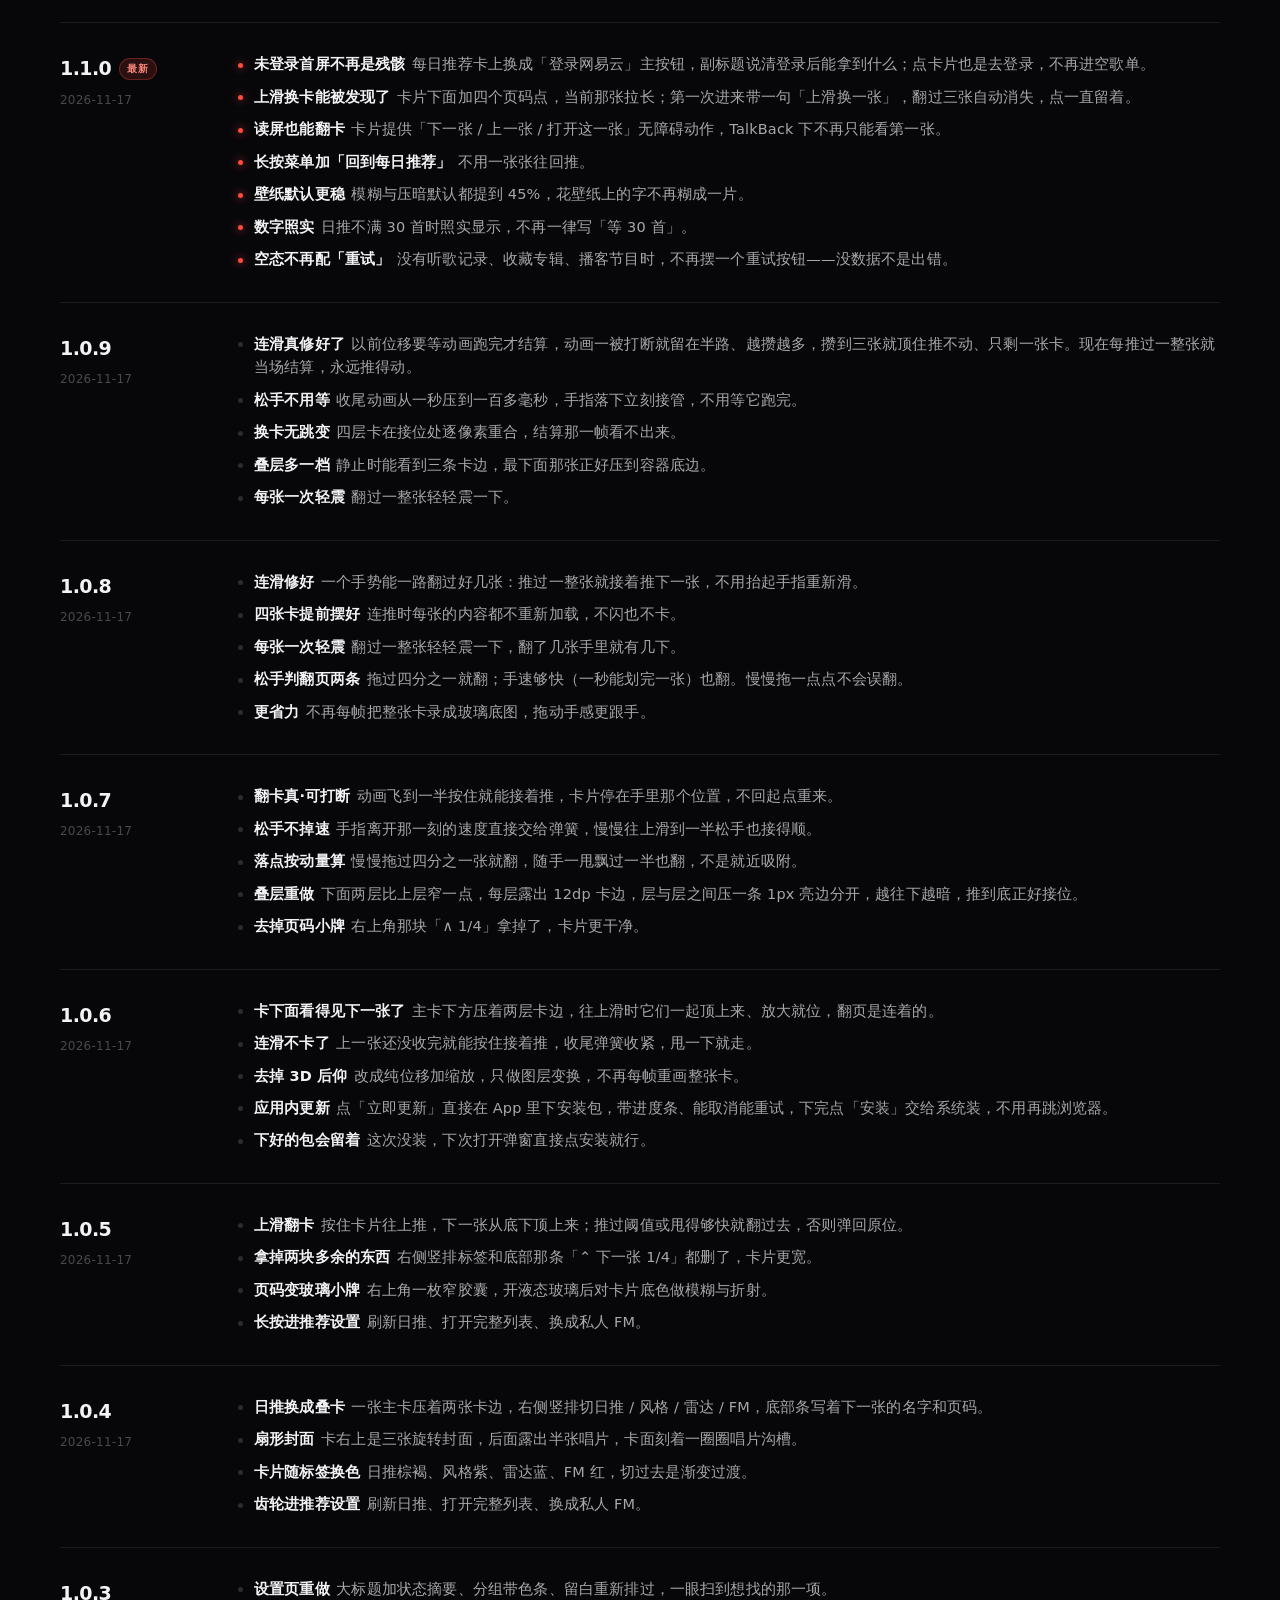
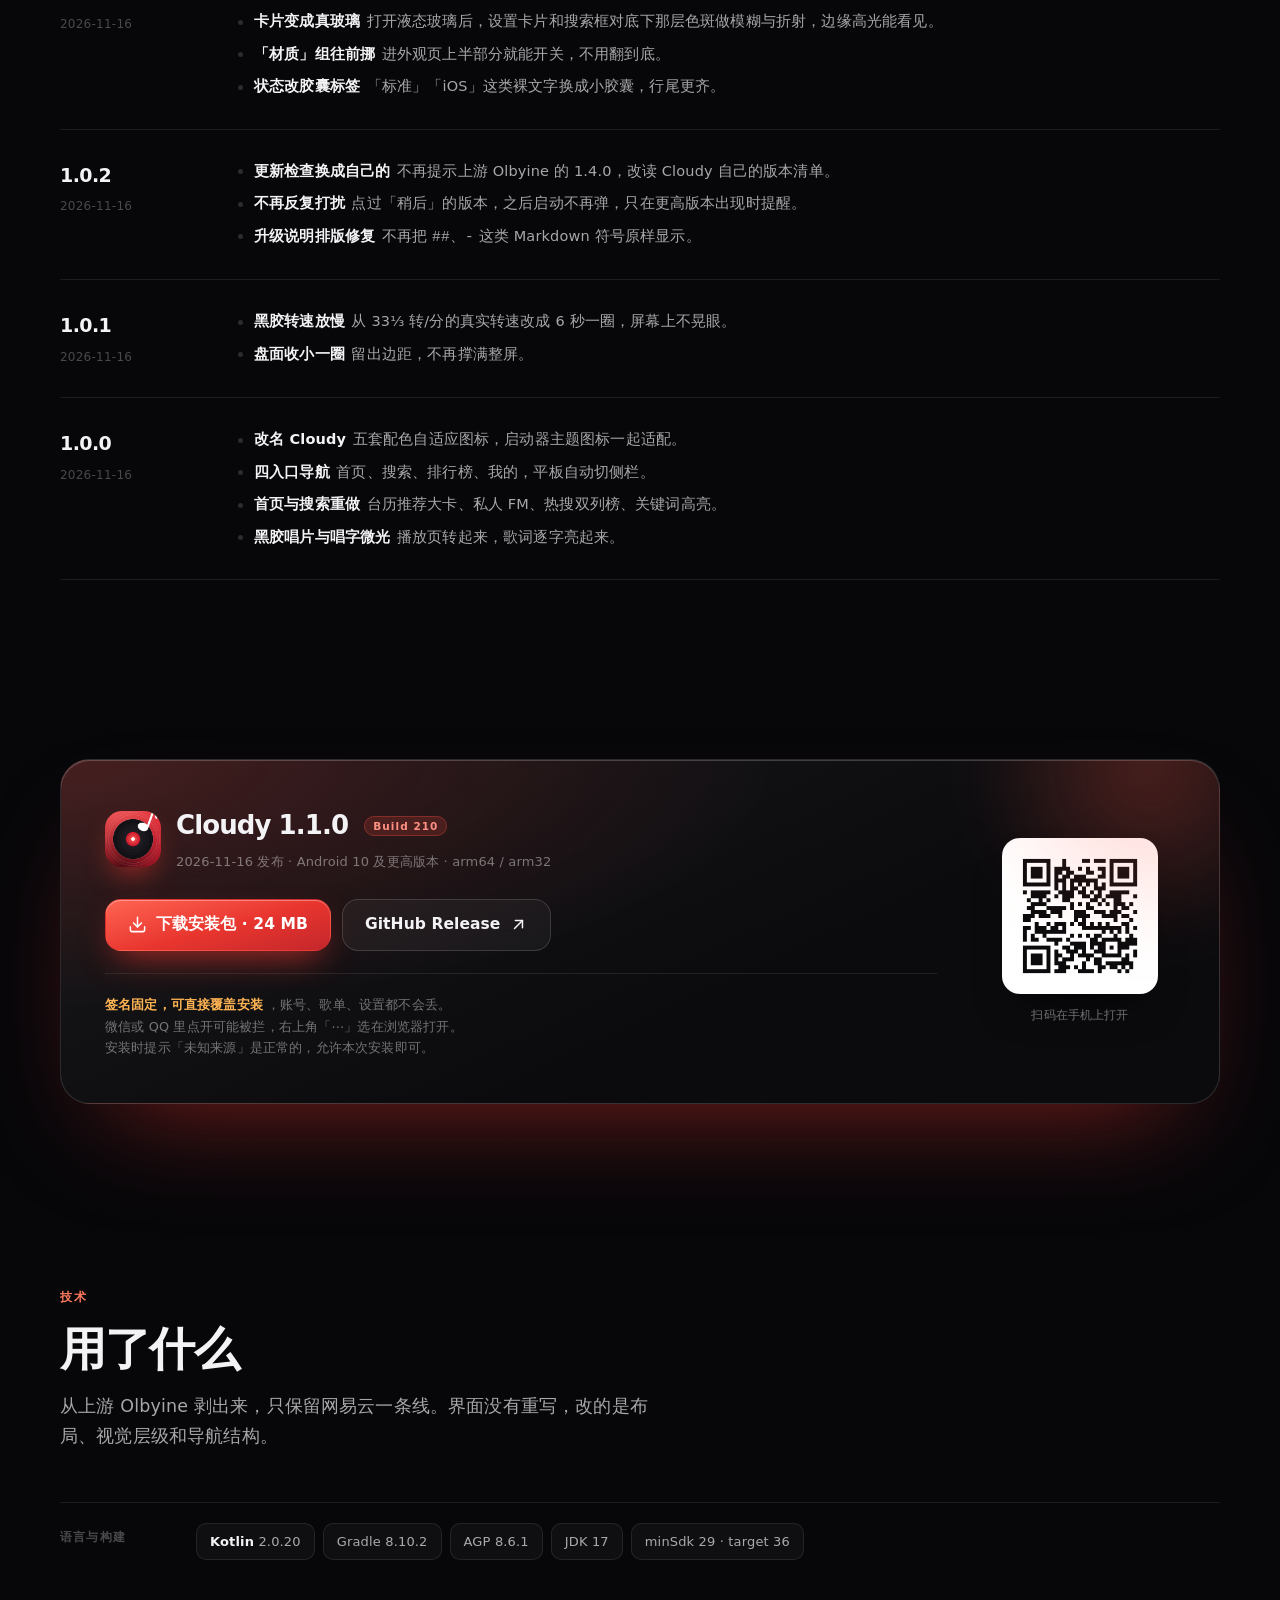
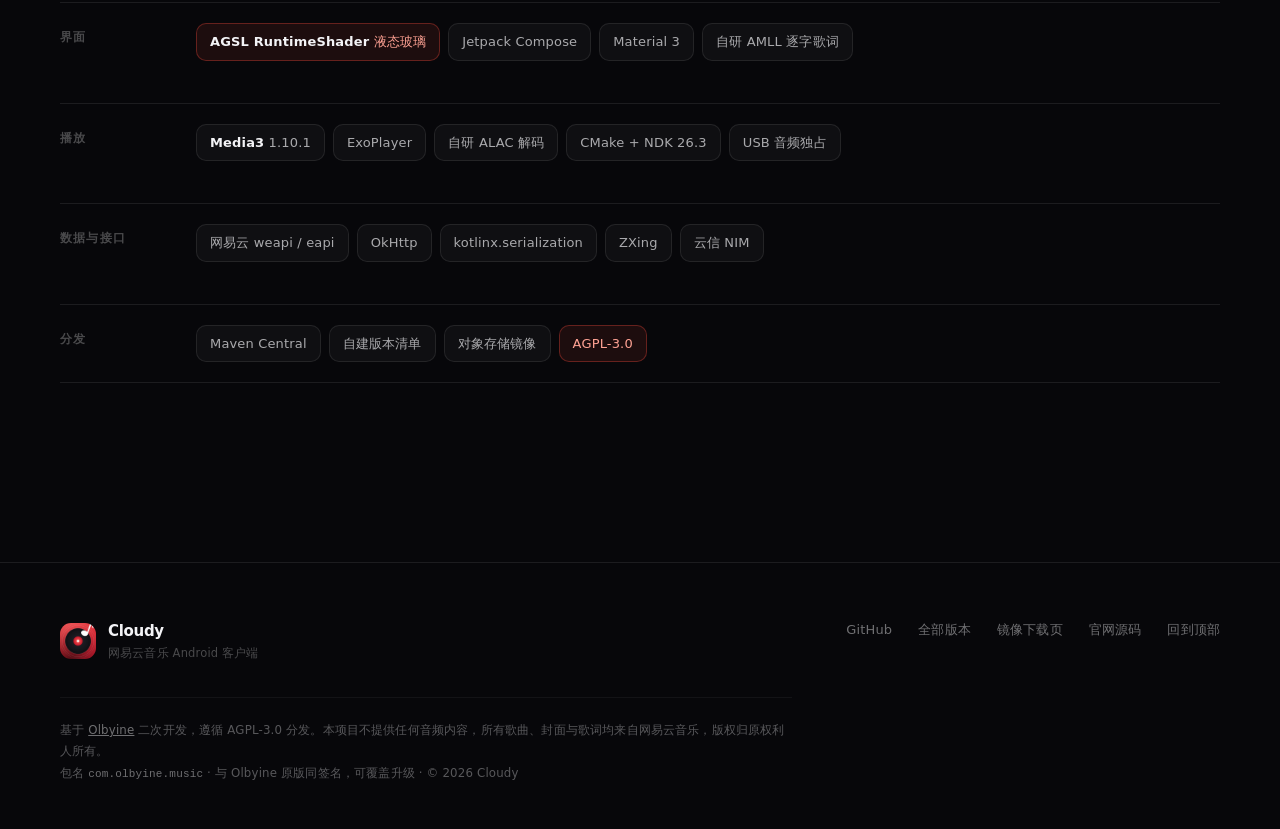
==== commit 1422f49a: "fix(ux): 1.1.0 按设计审查修首屏、翻卡可发现性、空态与对比度 P0 未登录首屏 - DeckContent 新增 needsSignIn；未登录时卡上不再摆按不动的灰播放键，改 Sign" ====
--- a/website/index.html
+++ b/website/index.html
@@ -129,7 +129,7 @@
       <div class="cta-row">
         <a class="btn btn-primary" href="#download">
           <svg class="i"><use href="#i-download"/></svg>
-          <span>下载 v<span data-ver>1.0.9</span></span>
+          <span>下载 v<span data-ver>1.1.0</span></span>
         </a>
         <a class="btn btn-ghost" href="https://github.com/hjphh11/cloudy-music" target="_blank" rel="noopener">
           在 GitHub 上看源码
@@ -359,7 +359,7 @@
             </div>
             <div class="set-head">
               <div class="set-title">设置</div>
-              <div class="set-sub">iOS 风格 · 深色 · 1.0.9</div>
+              <div class="set-sub">iOS 风格 · 深色 · 1.1.0</div>
             </div>
             <div class="set-group">
               <div class="set-label">外观与风格</div>
@@ -379,7 +379,7 @@
             <div class="set-group">
               <div class="set-label">关于</div>
               <div class="set-card">
-                <div class="set-row"><span class="ico t"><svg class="i"><use href="#i-sliders"/></svg></span><span>检查更新</span><u>1.0.9</u></div>
+                <div class="set-row"><span class="ico t"><svg class="i"><use href="#i-sliders"/></svg></span><span>检查更新</span><u>1.1.0</u></div>
               </div>
             </div>
             <div class="dock">
@@ -405,7 +405,25 @@
     <div class="log">
       <div class="log-item latest reveal">
         <div class="log-meta">
-          <div class="log-ver">1.0.9 <em>最新</em></div>
+          <div class="log-ver">1.1.0 <em>最新</em></div>
+          <span class="log-date">2026-11-17</span>
+        </div>
+        <div class="log-body">
+          <ul>
+            <li><b>未登录首屏不再是残骸</b>每日推荐卡上换成「登录网易云」主按钮，副标题说清登录后能拿到什么；点卡片也是去登录，不再进空歌单。</li>
+            <li><b>上滑换卡能被发现了</b>卡片下面加四个页码点，当前那张拉长；第一次进来带一句「上滑换一张」，翻过三张自动消失，点一直留着。</li>
+            <li><b>读屏也能翻卡</b>卡片提供「下一张 / 上一张 / 打开这一张」无障碍动作，TalkBack 下不再只能看第一张。</li>
+            <li><b>长按菜单加「回到每日推荐」</b>不用一张张往回推。</li>
+            <li><b>壁纸默认更稳</b>模糊与压暗默认都提到 45%，花壁纸上的字不再糊成一片。</li>
+            <li><b>数字照实</b>日推不满 30 首时照实显示，不再一律写「等 30 首」。</li>
+            <li><b>空态不再配「重试」</b>没有听歌记录、收藏专辑、播客节目时，不再摆一个重试按钮——没数据不是出错。</li>
+          </ul>
+        </div>
+      </div>
+
+      <div class="log-item reveal">
+        <div class="log-meta">
+          <div class="log-ver">1.0.9</div>
           <span class="log-date">2026-11-17</span>
         </div>
         <div class="log-body">
@@ -563,12 +581,12 @@
         <div class="dl-head">
           <img src="assets/icon-192.png" alt="Cloudy" width="56" height="56">
           <div>
-            <div class="dl-ver">Cloudy <span data-ver>1.0.9</span> <em>Build <span data-build>209</span></em></div>
+            <div class="dl-ver">Cloudy <span data-ver>1.1.0</span> <em>Build <span data-build>210</span></em></div>
             <div class="dl-meta"><span data-date>2026-11-16</span> 发布 · Android 10 及更高版本 · arm64 / arm32</div>
           </div>
         </div>
         <div class="dl-actions">
-          <a class="btn btn-primary" id="dlApk" href="https://cn-nb1.rains3.com/qingwu/cloudy/cloudy-1.0.9-release.apk" rel="noopener">
+          <a class="btn btn-primary" id="dlApk" href="https://cn-nb1.rains3.com/qingwu/cloudy/cloudy-1.1.0-release.apk" rel="noopener">
             <svg class="i"><use href="#i-download"/></svg>
             下载安装包 · 24 MB
           </a>
